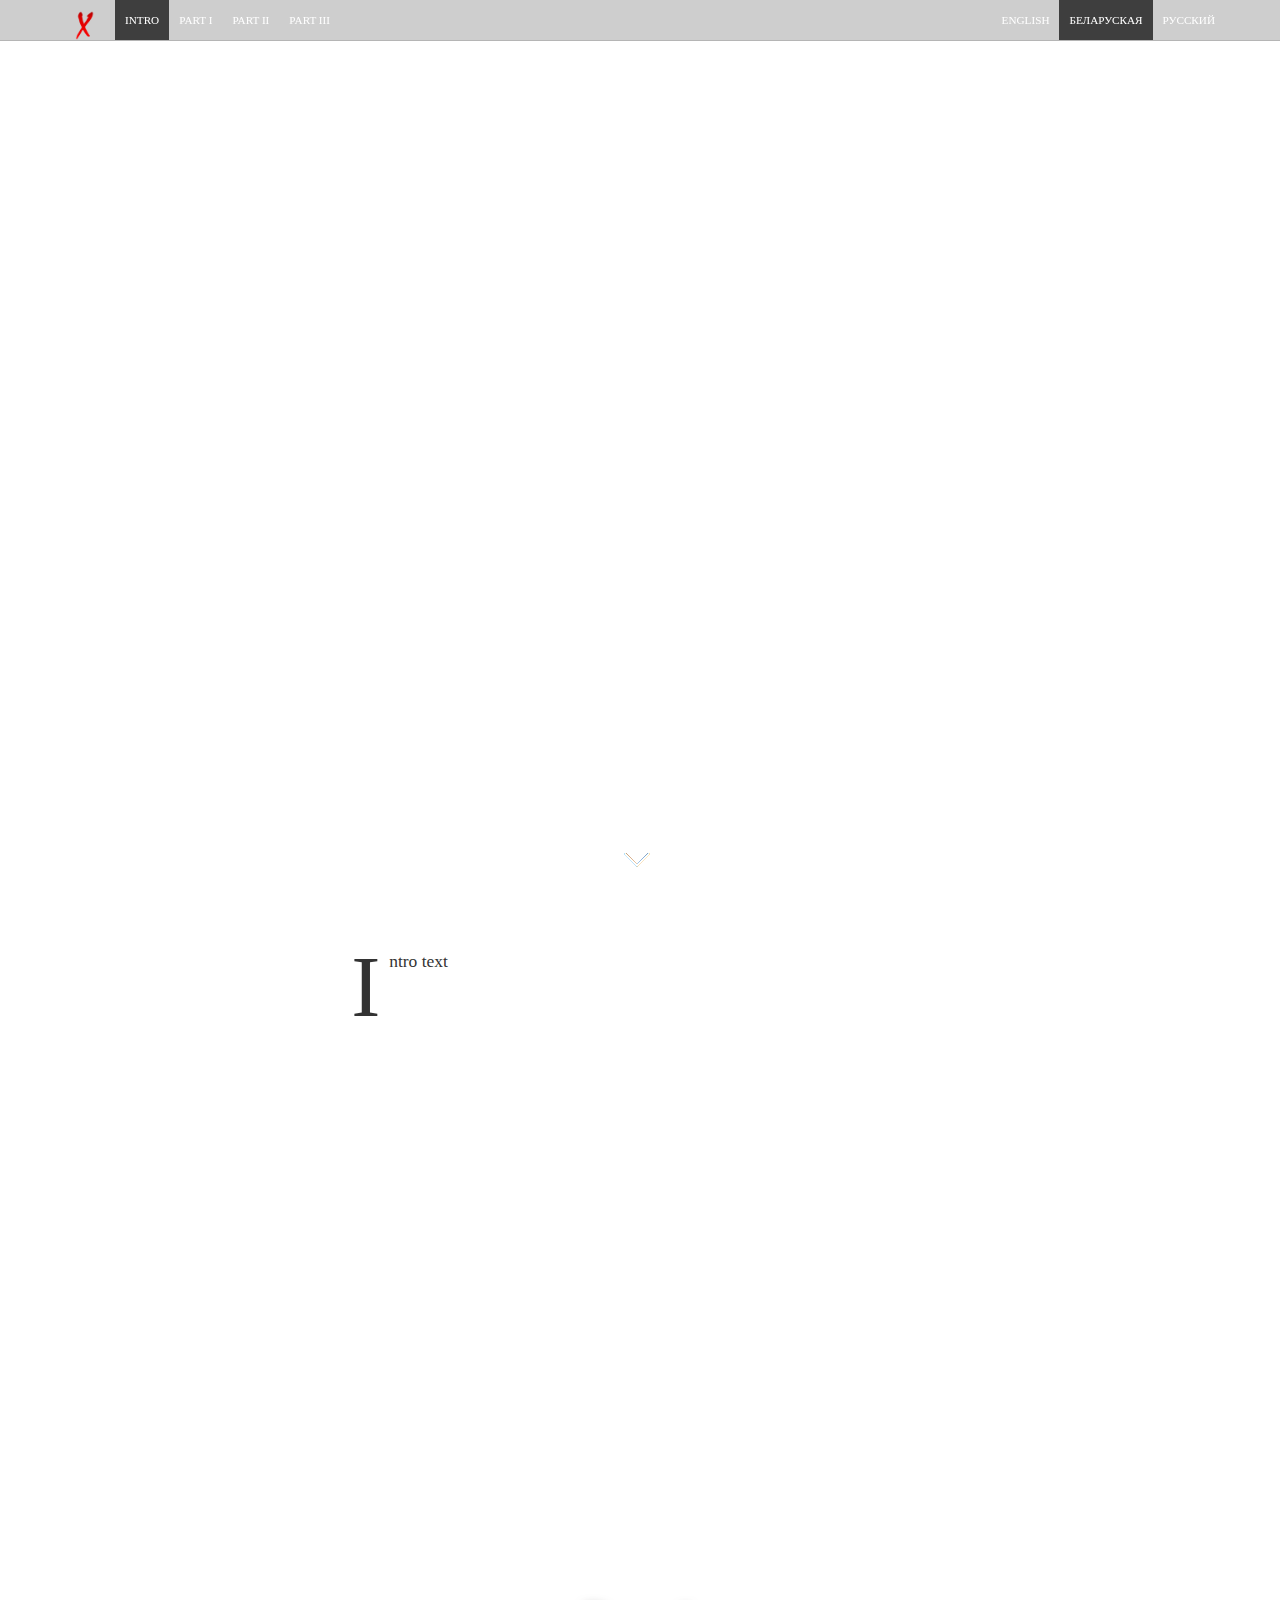
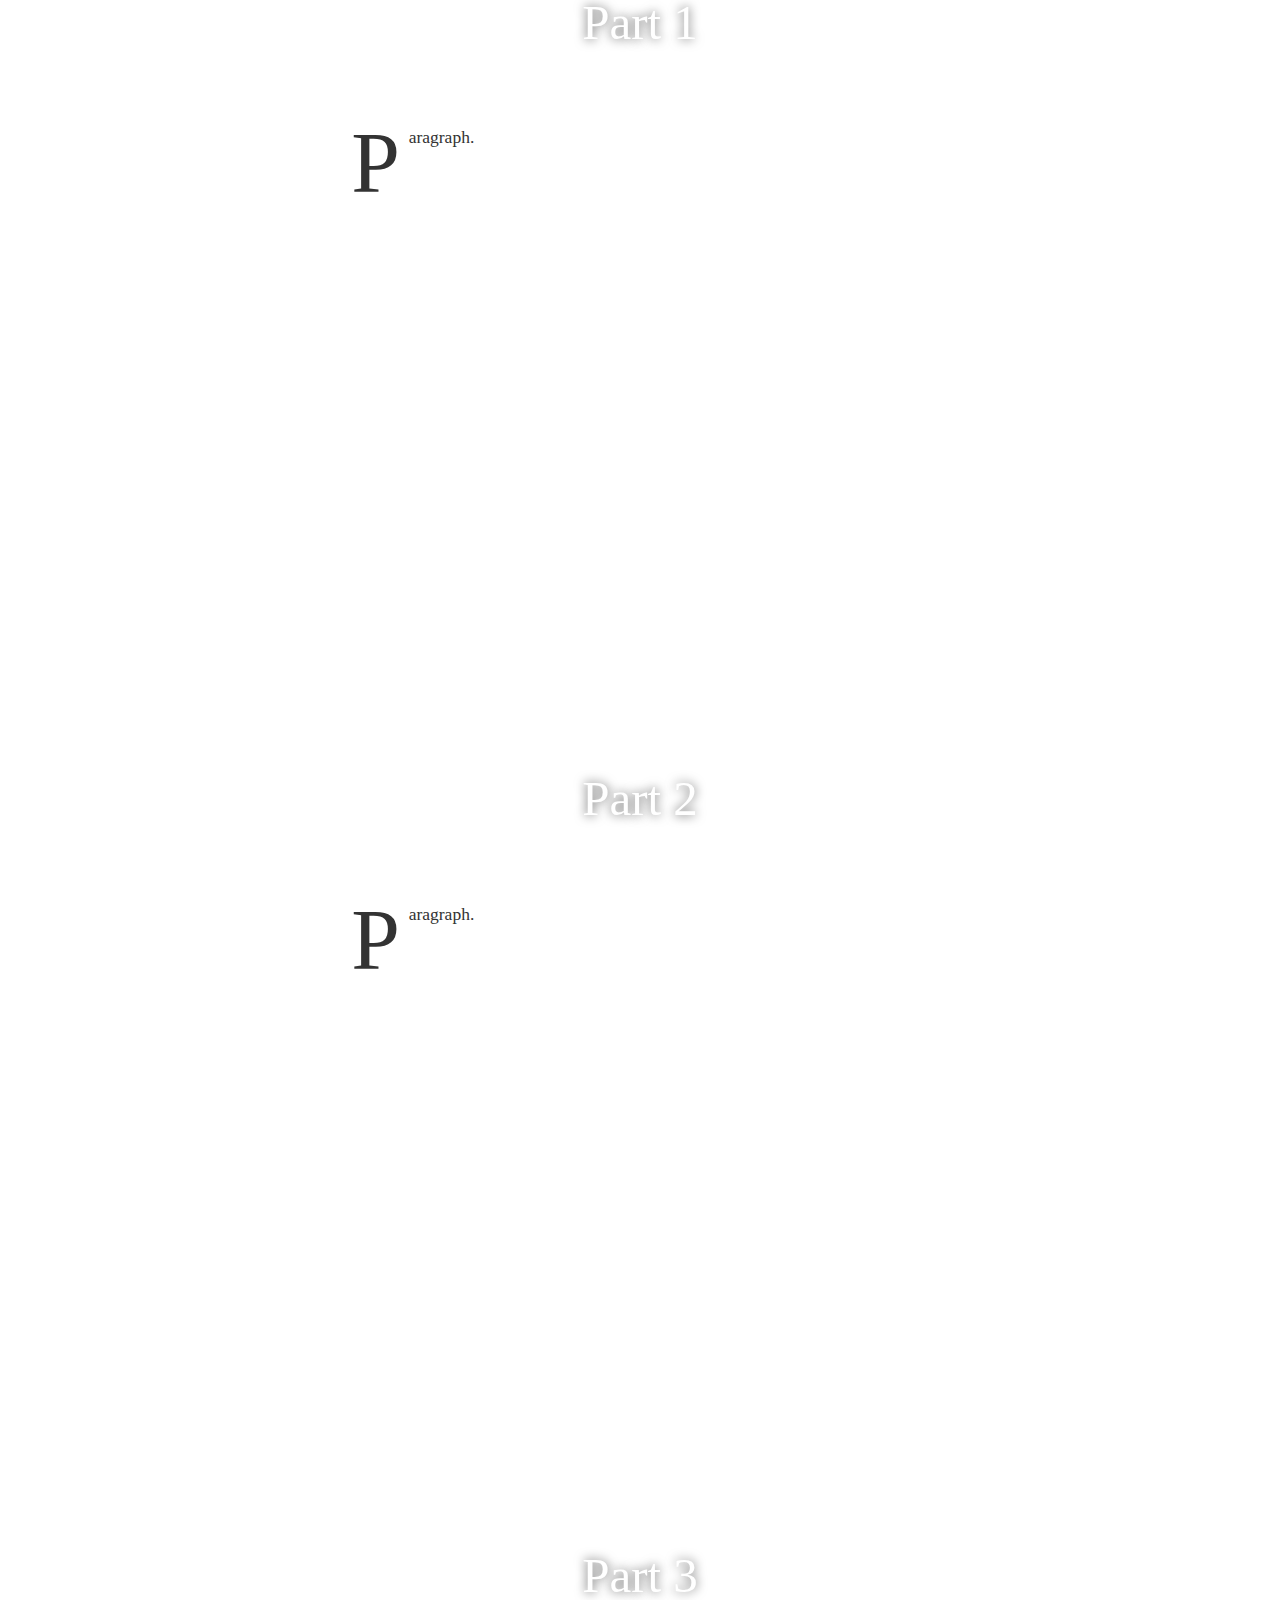
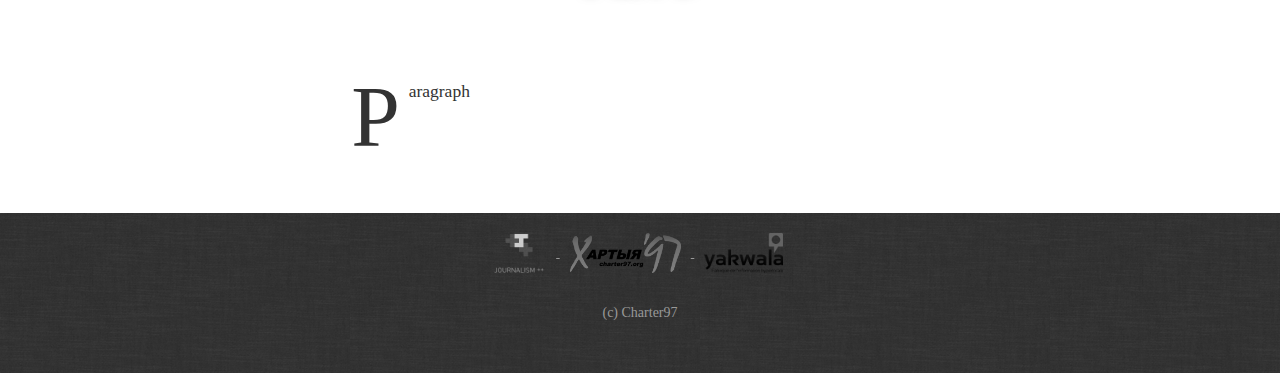
==== be.html @ 37f7d4a8 "first commit" ====
<!DOCTYPE html>
<html lang="be">

	<head>
		<meta charset="utf-8"></meta>
		<meta content="IE=edge,chrome=1" http-equiv="X-UA-Compatible">
		<link rel="shortcut icon" type="image/png" href=":///static/logos/Charter97_favicon.png">
		<meta name="viewport" content="width=device-width, initial-scale=1.0, user-scalable=no">
		<meta name="twitter:card" content="summary_large_image">
		<meta name="twitter:description" content="The Belarus Networks">
		<meta property="og:title" content="The Belarus Networks"/>
		<meta property="og:site_name" content="The Belarus Networks"/>
		<meta property="og:type" content="article"/>
		<title>Title English</title>

		
	<link rel="stylesheet" href="/static/gen/style.css?87d876ac" type="text/css" />


	</head>

	<body class="use-base">

		<div class="header navbar navbar-default navbar-fixed-top reverse" role="navigation">
			<div class="container">
				<div class="navbar-header">
					<button type="button" class="navbar-toggle" data-toggle="collapse" data-target=".navbar-collapse">
						<span class="sr-only">Toggle navigation</span>
						<span class="icon-bar"></span>
						<span class="icon-bar"></span>
						<span class="icon-bar"></span>
					</button>
					<a class="navbar-brand" href="#start"><img src="static/logos/Charter97_favicon.png"/><span class="article_title hidden">Short title English</span></a>
				</div>
				<div class="collapse navbar-collapse">
					<div class="bookmark">
						
						

<ul class="nav navbar-nav chapters">
	<li class="active"><a href="#start">Intro</a></li>
	<li><a href="#part1">Part I</a></li>
	<li><a href="#part2">Part II</a></li>
	<li><a href="#part3">Part III</a></li>
</ul>

						
					</div>
					<ul class="nav navbar-nav navbar-right">
						<li class=""><a href="index.html">ENGLISH</a></li>
						<li class="active"><a href="be.html">Беларуская</a></li>
						<li class=""><a href="ru.html">Русский</a></li>
					</ul>
				</div><!--/.nav-collapse -->
			</div>
		</div>


		

<div class="main">

	<div class="main_title" id="start" data-src="static/images/main.JPG">
		<div class="lead">
			Title English
			<p class="little">Subtitle</p>
		</div>
		<span class="scroll-indicator">
			<div class="icon icon-arrow-down"></div>
		</span>
	</div>
	<div class="article container" id="start">
		<div class="body">

			<p>Intro text</p>

		</div>
	</div>

	<div class="illustration full" data-src="static/images/img.jpg" data-ratio="2.120890774">
		<div class="title">Part 1</div>
	</div>
	<div class="article container" id="part1">
		<div class="body">
			
			<p>Paragraph.</p>

		</div>
			
	</div>
	
	<div class="illustration full" data-src="static/images/img.jpg" data-ratio="2.120890774">
			<div class="title">Part 2</div>
	</div>
	<div class="article container" id="part2">
		<div class="body">

			<p>Paragraph.</p>

		</div>

	</div>

	<div class="illustration full" data-src="static/images/img.jpg" data-ratio="2.120890774">
		<div class="title">Part 3</div>
	</div>
	<div class="article container" id="part3">
		<div class="body">
			
			<p>Paragraph</p>

		</div>
	</div>

	
</div>

</div><!-- /.container -->



		<footer class="footer">
	<div>
		<ul class="list-inline logos">
			<li class="">
				<a href="http://jplusplus.org" target="_blank">
					<img class="jpp_logo" src="static/logos/JPP_Logo.png" alt="Journalism++">
				</a>
				<a href="http://charter97.org" target="_blank">
					<img class="jpp_logo" src="static/logos/Charter97_logo.png" alt="Charter97">
				</a>
				<a href="http://yakwala.fr/" target="_blank">
					<img class="jpp_logo" src="static/logos/yakwala_logo.png" alt="Yakwala">
				</a>
			</li>
		</ul>
	</div>
	<div class="row clearfix">
		
		<div>
			<p>
				

		

				<span class="mentions">(c) Charter97</span>
			</p>

		</div>
	</div>
	
</footer>



		
	<script type="text/javascript" src="/static/gen/scripts.js?0c6ccd77"></script>



<script type="text/javascript">
	var navigation = new Navigation();
	var _gaq = _gaq || [];
_gaq.push(['_setAccount', 'UA-26208352-5']);
_gaq.push(['_trackPageview']);
(function() {
	var ga = document.createElement('script'); ga.type = 'text/javascript'; ga.async = true;
	ga.src = ('https:' == document.location.protocol ? 'https://ssl' : 'http://www') + '.google-analytics.com/ga.js';
	var s = document.getElementsByTagName('script')[0]; s.parentNode.insertBefore(ga, s);
})();
</script>

	</body>
</html>
---- static/gen/style.css ----
@font-face {
  font-family: 'Cabin';
  font-style: normal;
  font-weight: 400;
  src: local('Cabin Regular'), local('Cabin-Regular'), url(http://fonts.gstatic.com/s/cabin/v7/K6ngFdK5haaaRGBV8waDwA.ttf) format('truetype');
}

/* -------------- loader -------------- */

.loader{
	color:white;
	position: relative;
	height: 80px;
	width: 80px;
	border-radius: 80px;
	border: 3px solid  rgba(255,255,255, .7);

	top: 28%;
	top: -webkit-calc(50% - 43px);
	top: calc(50% - 43px);
	left: 35%;
	left: -webkit-calc(50% - 43px);
	left: calc(50% - 43px);

	-webkit-transform-origin: 50% 50%;
			transform-origin: 50% 50%;
	-webkit-animation: loader 3s linear infinite;
			animation: loader 3s linear infinite;
}

.loader:after{
	content: "";
	position: absolute;
	top: -5px;
	left: 20px;
	width: 11px;
	height: 11px;
	border-radius: 10px;
	background-color: #fff;
}

@-webkit-keyframes loader{
    0%{-webkit-transform:rotate(0deg);}
    100%{-webkit-transform:rotate(360deg);}
}

@keyframes loader{
    0%{transform:rotate(0deg);}
    100%{transform:rotate(360deg);}
}


/* mobile */
@media (max-width: 480px), (max-width: 767px) {
	.quote .body {
		font-size: .7em;
	}
	.footer .row {
		max-width: 630px;
	}
	.footer .row > div {
		display: inline;
	}
}
/*!
 * Bootstrap v3.1.1 (http://getbootstrap.com)
 * Copyright 2011-2014 Twitter, Inc.
 * Licensed under MIT (https://github.com/twbs/bootstrap/blob/master/LICENSE)
 */

/*! normalize.css v3.0.0 | MIT License | git.io/normalize */html{font-family:sans-serif;-ms-text-size-adjust:100%;-webkit-text-size-adjust:100%}body{margin:0}article,aside,details,figcaption,figure,footer,header,hgroup,main,nav,section,summary{display:block}audio,canvas,progress,video{display:inline-block;vertical-align:baseline}audio:not([controls]){display:none;height:0}[hidden],template{display:none}a{background:transparent}a:active,a:hover{outline:0}abbr[title]{border-bottom:1px dotted}b,strong{font-weight:bold}dfn{font-style:italic}h1{font-size:2em;margin:0.67em 0}mark{background:#ff0;color:#000}small{font-size:80%}sub,sup{font-size:75%;line-height:0;position:relative;vertical-align:baseline}sup{top:-0.5em}sub{bottom:-0.25em}img{border:0}svg:not(:root){overflow:hidden}figure{margin:1em 40px}hr{-moz-box-sizing:content-box;box-sizing:content-box;height:0}pre{overflow:auto}code,kbd,pre,samp{font-family:monospace, monospace;font-size:1em}button,input,optgroup,select,textarea{color:inherit;font:inherit;margin:0}button{overflow:visible}button,select{text-transform:none}button,html input[type="button"],input[type="reset"],input[type="submit"]{-webkit-appearance:button;cursor:pointer}button[disabled],html input[disabled]{cursor:default}button::-moz-focus-inner,input::-moz-focus-inner{border:0;padding:0}input{line-height:normal}input[type="checkbox"],input[type="radio"]{box-sizing:border-box;padding:0}input[type="number"]::-webkit-inner-spin-button,input[type="number"]::-webkit-outer-spin-button{height:auto}input[type="search"]{-webkit-appearance:textfield;-moz-box-sizing:content-box;-webkit-box-sizing:content-box;box-sizing:content-box}input[type="search"]::-webkit-search-cancel-button,input[type="search"]::-webkit-search-decoration{-webkit-appearance:none}fieldset{border:1px solid #c0c0c0;margin:0 2px;padding:0.35em 0.625em 0.75em}legend{border:0;padding:0}textarea{overflow:auto}optgroup{font-weight:bold}table{border-collapse:collapse;border-spacing:0}td,th{padding:0}@media print{*{text-shadow:none !important;color:#000 !important;background:transparent !important;box-shadow:none !important}a,a:visited{text-decoration:underline}a[href]:after{content:" (" attr(href) ")"}abbr[title]:after{content:" (" attr(title) ")"}a[href^="javascript:"]:after,a[href^="#"]:after{content:""}pre,blockquote{border:1px solid #999;page-break-inside:avoid}thead{display:table-header-group}tr,img{page-break-inside:avoid}img{max-width:100% !important}p,h2,h3{orphans:3;widows:3}h2,h3{page-break-after:avoid}select{background:#fff !important}.navbar{display:none}.table td,.table th{background-color:#fff !important}.btn>.caret,.dropup>.btn>.caret{border-top-color:#000 !important}.label{border:1px solid #000}.table{border-collapse:collapse !important}.table-bordered th,.table-bordered td{border:1px solid #ddd !important}}*{-webkit-box-sizing:border-box;-moz-box-sizing:border-box;box-sizing:border-box}*:before,*:after{-webkit-box-sizing:border-box;-moz-box-sizing:border-box;box-sizing:border-box}html{font-size:62.5%;-webkit-tap-highlight-color:rgba(0,0,0,0)}body{font-family:"Helvetica Neue",Helvetica,Arial,sans-serif;font-size:14px;line-height:1.42857143;color:#333;background-color:#fff}input,button,select,textarea{font-family:inherit;font-size:inherit;line-height:inherit}a{color:#428bca;text-decoration:none}a:hover,a:focus{color:#2a6496;text-decoration:underline}a:focus{outline:thin dotted;outline:5px auto -webkit-focus-ring-color;outline-offset:-2px}figure{margin:0}img{vertical-align:middle}.img-responsive,.thumbnail>img,.thumbnail a>img,.carousel-inner>.item>img,.carousel-inner>.item>a>img{display:block;max-width:100%;height:auto}.img-rounded{border-radius:6px}.img-thumbnail{padding:4px;line-height:1.42857143;background-color:#fff;border:1px solid #ddd;border-radius:4px;-webkit-transition:all .2s ease-in-out;transition:all .2s ease-in-out;display:inline-block;max-width:100%;height:auto}.img-circle{border-radius:50%}hr{margin-top:20px;margin-bottom:20px;border:0;border-top:1px solid #eee}.sr-only{position:absolute;width:1px;height:1px;margin:-1px;padding:0;overflow:hidden;clip:rect(0, 0, 0, 0);border:0}h1,h2,h3,h4,h5,h6,.h1,.h2,.h3,.h4,.h5,.h6{font-family:inherit;font-weight:500;line-height:1.1;color:inherit}h1 small,h2 small,h3 small,h4 small,h5 small,h6 small,.h1 small,.h2 small,.h3 small,.h4 small,.h5 small,.h6 small,h1 .small,h2 .small,h3 .small,h4 .small,h5 .small,h6 .small,.h1 .small,.h2 .small,.h3 .small,.h4 .small,.h5 .small,.h6 .small{font-weight:normal;line-height:1;color:#999}h1,.h1,h2,.h2,h3,.h3{margin-top:20px;margin-bottom:10px}h1 small,.h1 small,h2 small,.h2 small,h3 small,.h3 small,h1 .small,.h1 .small,h2 .small,.h2 .small,h3 .small,.h3 .small{font-size:65%}h4,.h4,h5,.h5,h6,.h6{margin-top:10px;margin-bottom:10px}h4 small,.h4 small,h5 small,.h5 small,h6 small,.h6 small,h4 .small,.h4 .small,h5 .small,.h5 .small,h6 .small,.h6 .small{font-size:75%}h1,.h1{font-size:36px}h2,.h2{font-size:30px}h3,.h3{font-size:24px}h4,.h4{font-size:18px}h5,.h5{font-size:14px}h6,.h6{font-size:12px}p{margin:0 0 10px}.lead{margin-bottom:20px;font-size:16px;font-weight:200;line-height:1.4}@media (min-width:768px){.lead{font-size:21px}}small,.small{font-size:85%}cite{font-style:normal}.text-left{text-align:left}.text-right{text-align:right}.text-center{text-align:center}.text-justify{text-align:justify}.text-muted{color:#999}.text-primary{color:#428bca}a.text-primary:hover{color:#3071a9}.text-success{color:#3c763d}a.text-success:hover{color:#2b542c}.text-info{color:#31708f}a.text-info:hover{color:#245269}.text-warning{color:#8a6d3b}a.text-warning:hover{color:#66512c}.text-danger{color:#a94442}a.text-danger:hover{color:#843534}.bg-primary{color:#fff;background-color:#428bca}a.bg-primary:hover{background-color:#3071a9}.bg-success{background-color:#dff0d8}a.bg-success:hover{background-color:#c1e2b3}.bg-info{background-color:#d9edf7}a.bg-info:hover{background-color:#afd9ee}.bg-warning{background-color:#fcf8e3}a.bg-warning:hover{background-color:#f7ecb5}.bg-danger{background-color:#f2dede}a.bg-danger:hover{background-color:#e4b9b9}.page-header{padding-bottom:9px;margin:40px 0 20px;border-bottom:1px solid #eee}ul,ol{margin-top:0;margin-bottom:10px}ul ul,ol ul,ul ol,ol ol{margin-bottom:0}.list-unstyled{padding-left:0;list-style:none}.list-inline{padding-left:0;list-style:none;margin-left:-5px}.list-inline>li{display:inline-block;padding-left:5px;padding-right:5px}dl{margin-top:0;margin-bottom:20px}dt,dd{line-height:1.42857143}dt{font-weight:bold}dd{margin-left:0}@media (min-width:768px){.dl-horizontal dt{float:left;width:160px;clear:left;text-align:right;overflow:hidden;text-overflow:ellipsis;white-space:nowrap}.dl-horizontal dd{margin-left:180px}}abbr[title],abbr[data-original-title]{cursor:help;border-bottom:1px dotted #999}.initialism{font-size:90%;text-transform:uppercase}blockquote{padding:10px 20px;margin:0 0 20px;font-size:17.5px;border-left:5px solid #eee}blockquote p:last-child,blockquote ul:last-child,blockquote ol:last-child{margin-bottom:0}blockquote footer,blockquote small,blockquote .small{display:block;font-size:80%;line-height:1.42857143;color:#999}blockquote footer:before,blockquote small:before,blockquote .small:before{content:'\2014 \00A0'}.blockquote-reverse,blockquote.pull-right{padding-right:15px;padding-left:0;border-right:5px solid #eee;border-left:0;text-align:right}.blockquote-reverse footer:before,blockquote.pull-right footer:before,.blockquote-reverse small:before,blockquote.pull-right small:before,.blockquote-reverse .small:before,blockquote.pull-right .small:before{content:''}.blockquote-reverse footer:after,blockquote.pull-right footer:after,.blockquote-reverse small:after,blockquote.pull-right small:after,.blockquote-reverse .small:after,blockquote.pull-right .small:after{content:'\00A0 \2014'}blockquote:before,blockquote:after{content:""}address{margin-bottom:20px;font-style:normal;line-height:1.42857143}code,kbd,pre,samp{font-family:Menlo,Monaco,Consolas,"Courier New",monospace}code{padding:2px 4px;font-size:90%;color:#c7254e;background-color:#f9f2f4;white-space:nowrap;border-radius:4px}kbd{padding:2px 4px;font-size:90%;color:#fff;background-color:#333;border-radius:3px;box-shadow:inset 0 -1px 0 rgba(0,0,0,0.25)}pre{display:block;padding:9.5px;margin:0 0 10px;font-size:13px;line-height:1.42857143;word-break:break-all;word-wrap:break-word;color:#333;background-color:#f5f5f5;border:1px solid #ccc;border-radius:4px}pre code{padding:0;font-size:inherit;color:inherit;white-space:pre-wrap;background-color:transparent;border-radius:0}.pre-scrollable{max-height:340px;overflow-y:scroll}.container{margin-right:auto;margin-left:auto;padding-left:15px;padding-right:15px}@media (min-width:768px){.container{width:750px}}@media (min-width:992px){.container{width:970px}}@media (min-width:1200px){.container{width:1170px}}.container-fluid{margin-right:auto;margin-left:auto;padding-left:15px;padding-right:15px}.row{margin-left:-15px;margin-right:-15px}.col-xs-1, .col-sm-1, .col-md-1, .col-lg-1, .col-xs-2, .col-sm-2, .col-md-2, .col-lg-2, .col-xs-3, .col-sm-3, .col-md-3, .col-lg-3, .col-xs-4, .col-sm-4, .col-md-4, .col-lg-4, .col-xs-5, .col-sm-5, .col-md-5, .col-lg-5, .col-xs-6, .col-sm-6, .col-md-6, .col-lg-6, .col-xs-7, .col-sm-7, .col-md-7, .col-lg-7, .col-xs-8, .col-sm-8, .col-md-8, .col-lg-8, .col-xs-9, .col-sm-9, .col-md-9, .col-lg-9, .col-xs-10, .col-sm-10, .col-md-10, .col-lg-10, .col-xs-11, .col-sm-11, .col-md-11, .col-lg-11, .col-xs-12, .col-sm-12, .col-md-12, .col-lg-12{position:relative;min-height:1px;padding-left:15px;padding-right:15px}.col-xs-1, .col-xs-2, .col-xs-3, .col-xs-4, .col-xs-5, .col-xs-6, .col-xs-7, .col-xs-8, .col-xs-9, .col-xs-10, .col-xs-11, .col-xs-12{float:left}.col-xs-12{width:100%}.col-xs-11{width:91.66666667%}.col-xs-10{width:83.33333333%}.col-xs-9{width:75%}.col-xs-8{width:66.66666667%}.col-xs-7{width:58.33333333%}.col-xs-6{width:50%}.col-xs-5{width:41.66666667%}.col-xs-4{width:33.33333333%}.col-xs-3{width:25%}.col-xs-2{width:16.66666667%}.col-xs-1{width:8.33333333%}.col-xs-pull-12{right:100%}.col-xs-pull-11{right:91.66666667%}.col-xs-pull-10{right:83.33333333%}.col-xs-pull-9{right:75%}.col-xs-pull-8{right:66.66666667%}.col-xs-pull-7{right:58.33333333%}.col-xs-pull-6{right:50%}.col-xs-pull-5{right:41.66666667%}.col-xs-pull-4{right:33.33333333%}.col-xs-pull-3{right:25%}.col-xs-pull-2{right:16.66666667%}.col-xs-pull-1{right:8.33333333%}.col-xs-pull-0{right:0}.col-xs-push-12{left:100%}.col-xs-push-11{left:91.66666667%}.col-xs-push-10{left:83.33333333%}.col-xs-push-9{left:75%}.col-xs-push-8{left:66.66666667%}.col-xs-push-7{left:58.33333333%}.col-xs-push-6{left:50%}.col-xs-push-5{left:41.66666667%}.col-xs-push-4{left:33.33333333%}.col-xs-push-3{left:25%}.col-xs-push-2{left:16.66666667%}.col-xs-push-1{left:8.33333333%}.col-xs-push-0{left:0}.col-xs-offset-12{margin-left:100%}.col-xs-offset-11{margin-left:91.66666667%}.col-xs-offset-10{margin-left:83.33333333%}.col-xs-offset-9{margin-left:75%}.col-xs-offset-8{margin-left:66.66666667%}.col-xs-offset-7{margin-left:58.33333333%}.col-xs-offset-6{margin-left:50%}.col-xs-offset-5{margin-left:41.66666667%}.col-xs-offset-4{margin-left:33.33333333%}.col-xs-offset-3{margin-left:25%}.col-xs-offset-2{margin-left:16.66666667%}.col-xs-offset-1{margin-left:8.33333333%}.col-xs-offset-0{margin-left:0}@media (min-width:768px){.col-sm-1, .col-sm-2, .col-sm-3, .col-sm-4, .col-sm-5, .col-sm-6, .col-sm-7, .col-sm-8, .col-sm-9, .col-sm-10, .col-sm-11, .col-sm-12{float:left}.col-sm-12{width:100%}.col-sm-11{width:91.66666667%}.col-sm-10{width:83.33333333%}.col-sm-9{width:75%}.col-sm-8{width:66.66666667%}.col-sm-7{width:58.33333333%}.col-sm-6{width:50%}.col-sm-5{width:41.66666667%}.col-sm-4{width:33.33333333%}.col-sm-3{width:25%}.col-sm-2{width:16.66666667%}.col-sm-1{width:8.33333333%}.col-sm-pull-12{right:100%}.col-sm-pull-11{right:91.66666667%}.col-sm-pull-10{right:83.33333333%}.col-sm-pull-9{right:75%}.col-sm-pull-8{right:66.66666667%}.col-sm-pull-7{right:58.33333333%}.col-sm-pull-6{right:50%}.col-sm-pull-5{right:41.66666667%}.col-sm-pull-4{right:33.33333333%}.col-sm-pull-3{right:25%}.col-sm-pull-2{right:16.66666667%}.col-sm-pull-1{right:8.33333333%}.col-sm-pull-0{right:0}.col-sm-push-12{left:100%}.col-sm-push-11{left:91.66666667%}.col-sm-push-10{left:83.33333333%}.col-sm-push-9{left:75%}.col-sm-push-8{left:66.66666667%}.col-sm-push-7{left:58.33333333%}.col-sm-push-6{left:50%}.col-sm-push-5{left:41.66666667%}.col-sm-push-4{left:33.33333333%}.col-sm-push-3{left:25%}.col-sm-push-2{left:16.66666667%}.col-sm-push-1{left:8.33333333%}.col-sm-push-0{left:0}.col-sm-offset-12{margin-left:100%}.col-sm-offset-11{margin-left:91.66666667%}.col-sm-offset-10{margin-left:83.33333333%}.col-sm-offset-9{margin-left:75%}.col-sm-offset-8{margin-left:66.66666667%}.col-sm-offset-7{margin-left:58.33333333%}.col-sm-offset-6{margin-left:50%}.col-sm-offset-5{margin-left:41.66666667%}.col-sm-offset-4{margin-left:33.33333333%}.col-sm-offset-3{margin-left:25%}.col-sm-offset-2{margin-left:16.66666667%}.col-sm-offset-1{margin-left:8.33333333%}.col-sm-offset-0{margin-left:0}}@media (min-width:992px){.col-md-1, .col-md-2, .col-md-3, .col-md-4, .col-md-5, .col-md-6, .col-md-7, .col-md-8, .col-md-9, .col-md-10, .col-md-11, .col-md-12{float:left}.col-md-12{width:100%}.col-md-11{width:91.66666667%}.col-md-10{width:83.33333333%}.col-md-9{width:75%}.col-md-8{width:66.66666667%}.col-md-7{width:58.33333333%}.col-md-6{width:50%}.col-md-5{width:41.66666667%}.col-md-4{width:33.33333333%}.col-md-3{width:25%}.col-md-2{width:16.66666667%}.col-md-1{width:8.33333333%}.col-md-pull-12{right:100%}.col-md-pull-11{right:91.66666667%}.col-md-pull-10{right:83.33333333%}.col-md-pull-9{right:75%}.col-md-pull-8{right:66.66666667%}.col-md-pull-7{right:58.33333333%}.col-md-pull-6{right:50%}.col-md-pull-5{right:41.66666667%}.col-md-pull-4{right:33.33333333%}.col-md-pull-3{right:25%}.col-md-pull-2{right:16.66666667%}.col-md-pull-1{right:8.33333333%}.col-md-pull-0{right:0}.col-md-push-12{left:100%}.col-md-push-11{left:91.66666667%}.col-md-push-10{left:83.33333333%}.col-md-push-9{left:75%}.col-md-push-8{left:66.66666667%}.col-md-push-7{left:58.33333333%}.col-md-push-6{left:50%}.col-md-push-5{left:41.66666667%}.col-md-push-4{left:33.33333333%}.col-md-push-3{left:25%}.col-md-push-2{left:16.66666667%}.col-md-push-1{left:8.33333333%}.col-md-push-0{left:0}.col-md-offset-12{margin-left:100%}.col-md-offset-11{margin-left:91.66666667%}.col-md-offset-10{margin-left:83.33333333%}.col-md-offset-9{margin-left:75%}.col-md-offset-8{margin-left:66.66666667%}.col-md-offset-7{margin-left:58.33333333%}.col-md-offset-6{margin-left:50%}.col-md-offset-5{margin-left:41.66666667%}.col-md-offset-4{margin-left:33.33333333%}.col-md-offset-3{margin-left:25%}.col-md-offset-2{margin-left:16.66666667%}.col-md-offset-1{margin-left:8.33333333%}.col-md-offset-0{margin-left:0}}@media (min-width:1200px){.col-lg-1, .col-lg-2, .col-lg-3, .col-lg-4, .col-lg-5, .col-lg-6, .col-lg-7, .col-lg-8, .col-lg-9, .col-lg-10, .col-lg-11, .col-lg-12{float:left}.col-lg-12{width:100%}.col-lg-11{width:91.66666667%}.col-lg-10{width:83.33333333%}.col-lg-9{width:75%}.col-lg-8{width:66.66666667%}.col-lg-7{width:58.33333333%}.col-lg-6{width:50%}.col-lg-5{width:41.66666667%}.col-lg-4{width:33.33333333%}.col-lg-3{width:25%}.col-lg-2{width:16.66666667%}.col-lg-1{width:8.33333333%}.col-lg-pull-12{right:100%}.col-lg-pull-11{right:91.66666667%}.col-lg-pull-10{right:83.33333333%}.col-lg-pull-9{right:75%}.col-lg-pull-8{right:66.66666667%}.col-lg-pull-7{right:58.33333333%}.col-lg-pull-6{right:50%}.col-lg-pull-5{right:41.66666667%}.col-lg-pull-4{right:33.33333333%}.col-lg-pull-3{right:25%}.col-lg-pull-2{right:16.66666667%}.col-lg-pull-1{right:8.33333333%}.col-lg-pull-0{right:0}.col-lg-push-12{left:100%}.col-lg-push-11{left:91.66666667%}.col-lg-push-10{left:83.33333333%}.col-lg-push-9{left:75%}.col-lg-push-8{left:66.66666667%}.col-lg-push-7{left:58.33333333%}.col-lg-push-6{left:50%}.col-lg-push-5{left:41.66666667%}.col-lg-push-4{left:33.33333333%}.col-lg-push-3{left:25%}.col-lg-push-2{left:16.66666667%}.col-lg-push-1{left:8.33333333%}.col-lg-push-0{left:0}.col-lg-offset-12{margin-left:100%}.col-lg-offset-11{margin-left:91.66666667%}.col-lg-offset-10{margin-left:83.33333333%}.col-lg-offset-9{margin-left:75%}.col-lg-offset-8{margin-left:66.66666667%}.col-lg-offset-7{margin-left:58.33333333%}.col-lg-offset-6{margin-left:50%}.col-lg-offset-5{margin-left:41.66666667%}.col-lg-offset-4{margin-left:33.33333333%}.col-lg-offset-3{margin-left:25%}.col-lg-offset-2{margin-left:16.66666667%}.col-lg-offset-1{margin-left:8.33333333%}.col-lg-offset-0{margin-left:0}}table{max-width:100%;background-color:transparent}th{text-align:left}.table{width:100%;margin-bottom:20px}.table>thead>tr>th,.table>tbody>tr>th,.table>tfoot>tr>th,.table>thead>tr>td,.table>tbody>tr>td,.table>tfoot>tr>td{padding:8px;line-height:1.42857143;vertical-align:top;border-top:1px solid #ddd}.table>thead>tr>th{vertical-align:bottom;border-bottom:2px solid #ddd}.table>caption+thead>tr:first-child>th,.table>colgroup+thead>tr:first-child>th,.table>thead:first-child>tr:first-child>th,.table>caption+thead>tr:first-child>td,.table>colgroup+thead>tr:first-child>td,.table>thead:first-child>tr:first-child>td{border-top:0}.table>tbody+tbody{border-top:2px solid #ddd}.table .table{background-color:#fff}.table-condensed>thead>tr>th,.table-condensed>tbody>tr>th,.table-condensed>tfoot>tr>th,.table-condensed>thead>tr>td,.table-condensed>tbody>tr>td,.table-condensed>tfoot>tr>td{padding:5px}.table-bordered{border:1px solid #ddd}.table-bordered>thead>tr>th,.table-bordered>tbody>tr>th,.table-bordered>tfoot>tr>th,.table-bordered>thead>tr>td,.table-bordered>tbody>tr>td,.table-bordered>tfoot>tr>td{border:1px solid #ddd}.table-bordered>thead>tr>th,.table-bordered>thead>tr>td{border-bottom-width:2px}.table-striped>tbody>tr:nth-child(odd)>td,.table-striped>tbody>tr:nth-child(odd)>th{background-color:#f9f9f9}.table-hover>tbody>tr:hover>td,.table-hover>tbody>tr:hover>th{background-color:#f5f5f5}table col[class*="col-"]{position:static;float:none;display:table-column}table td[class*="col-"],table th[class*="col-"]{position:static;float:none;display:table-cell}.table>thead>tr>td.active,.table>tbody>tr>td.active,.table>tfoot>tr>td.active,.table>thead>tr>th.active,.table>tbody>tr>th.active,.table>tfoot>tr>th.active,.table>thead>tr.active>td,.table>tbody>tr.active>td,.table>tfoot>tr.active>td,.table>thead>tr.active>th,.table>tbody>tr.active>th,.table>tfoot>tr.active>th{background-color:#f5f5f5}.table-hover>tbody>tr>td.active:hover,.table-hover>tbody>tr>th.active:hover,.table-hover>tbody>tr.active:hover>td,.table-hover>tbody>tr.active:hover>th{background-color:#e8e8e8}.table>thead>tr>td.success,.table>tbody>tr>td.success,.table>tfoot>tr>td.success,.table>thead>tr>th.success,.table>tbody>tr>th.success,.table>tfoot>tr>th.success,.table>thead>tr.success>td,.table>tbody>tr.success>td,.table>tfoot>tr.success>td,.table>thead>tr.success>th,.table>tbody>tr.success>th,.table>tfoot>tr.success>th{background-color:#dff0d8}.table-hover>tbody>tr>td.success:hover,.table-hover>tbody>tr>th.success:hover,.table-hover>tbody>tr.success:hover>td,.table-hover>tbody>tr.success:hover>th{background-color:#d0e9c6}.table>thead>tr>td.info,.table>tbody>tr>td.info,.table>tfoot>tr>td.info,.table>thead>tr>th.info,.table>tbody>tr>th.info,.table>tfoot>tr>th.info,.table>thead>tr.info>td,.table>tbody>tr.info>td,.table>tfoot>tr.info>td,.table>thead>tr.info>th,.table>tbody>tr.info>th,.table>tfoot>tr.info>th{background-color:#d9edf7}.table-hover>tbody>tr>td.info:hover,.table-hover>tbody>tr>th.info:hover,.table-hover>tbody>tr.info:hover>td,.table-hover>tbody>tr.info:hover>th{background-color:#c4e3f3}.table>thead>tr>td.warning,.table>tbody>tr>td.warning,.table>tfoot>tr>td.warning,.table>thead>tr>th.warning,.table>tbody>tr>th.warning,.table>tfoot>tr>th.warning,.table>thead>tr.warning>td,.table>tbody>tr.warning>td,.table>tfoot>tr.warning>td,.table>thead>tr.warning>th,.table>tbody>tr.warning>th,.table>tfoot>tr.warning>th{background-color:#fcf8e3}.table-hover>tbody>tr>td.warning:hover,.table-hover>tbody>tr>th.warning:hover,.table-hover>tbody>tr.warning:hover>td,.table-hover>tbody>tr.warning:hover>th{background-color:#faf2cc}.table>thead>tr>td.danger,.table>tbody>tr>td.danger,.table>tfoot>tr>td.danger,.table>thead>tr>th.danger,.table>tbody>tr>th.danger,.table>tfoot>tr>th.danger,.table>thead>tr.danger>td,.table>tbody>tr.danger>td,.table>tfoot>tr.danger>td,.table>thead>tr.danger>th,.table>tbody>tr.danger>th,.table>tfoot>tr.danger>th{background-color:#f2dede}.table-hover>tbody>tr>td.danger:hover,.table-hover>tbody>tr>th.danger:hover,.table-hover>tbody>tr.danger:hover>td,.table-hover>tbody>tr.danger:hover>th{background-color:#ebcccc}@media (max-width:767px){.table-responsive{width:100%;margin-bottom:15px;overflow-y:hidden;overflow-x:scroll;-ms-overflow-style:-ms-autohiding-scrollbar;border:1px solid #ddd;-webkit-overflow-scrolling:touch}.table-responsive>.table{margin-bottom:0}.table-responsive>.table>thead>tr>th,.table-responsive>.table>tbody>tr>th,.table-responsive>.table>tfoot>tr>th,.table-responsive>.table>thead>tr>td,.table-responsive>.table>tbody>tr>td,.table-responsive>.table>tfoot>tr>td{white-space:nowrap}.table-responsive>.table-bordered{border:0}.table-responsive>.table-bordered>thead>tr>th:first-child,.table-responsive>.table-bordered>tbody>tr>th:first-child,.table-responsive>.table-bordered>tfoot>tr>th:first-child,.table-responsive>.table-bordered>thead>tr>td:first-child,.table-responsive>.table-bordered>tbody>tr>td:first-child,.table-responsive>.table-bordered>tfoot>tr>td:first-child{border-left:0}.table-responsive>.table-bordered>thead>tr>th:last-child,.table-responsive>.table-bordered>tbody>tr>th:last-child,.table-responsive>.table-bordered>tfoot>tr>th:last-child,.table-responsive>.table-bordered>thead>tr>td:last-child,.table-responsive>.table-bordered>tbody>tr>td:last-child,.table-responsive>.table-bordered>tfoot>tr>td:last-child{border-right:0}.table-responsive>.table-bordered>tbody>tr:last-child>th,.table-responsive>.table-bordered>tfoot>tr:last-child>th,.table-responsive>.table-bordered>tbody>tr:last-child>td,.table-responsive>.table-bordered>tfoot>tr:last-child>td{border-bottom:0}}fieldset{padding:0;margin:0;border:0;min-width:0}legend{display:block;width:100%;padding:0;margin-bottom:20px;font-size:21px;line-height:inherit;color:#333;border:0;border-bottom:1px solid #e5e5e5}label{display:inline-block;margin-bottom:5px;font-weight:bold}input[type="search"]{-webkit-box-sizing:border-box;-moz-box-sizing:border-box;box-sizing:border-box}input[type="radio"],input[type="checkbox"]{margin:4px 0 0;margin-top:1px \9;line-height:normal}input[type="file"]{display:block}input[type="range"]{display:block;width:100%}select[multiple],select[size]{height:auto}input[type="file"]:focus,input[type="radio"]:focus,input[type="checkbox"]:focus{outline:thin dotted;outline:5px auto -webkit-focus-ring-color;outline-offset:-2px}output{display:block;padding-top:7px;font-size:14px;line-height:1.42857143;color:#555}.form-control{display:block;width:100%;height:34px;padding:6px 12px;font-size:14px;line-height:1.42857143;color:#555;background-color:#fff;background-image:none;border:1px solid #ccc;border-radius:4px;-webkit-box-shadow:inset 0 1px 1px rgba(0,0,0,0.075);box-shadow:inset 0 1px 1px rgba(0,0,0,0.075);-webkit-transition:border-color ease-in-out .15s, box-shadow ease-in-out .15s;transition:border-color ease-in-out .15s, box-shadow ease-in-out .15s}.form-control:focus{border-color:#66afe9;outline:0;-webkit-box-shadow:inset 0 1px 1px rgba(0,0,0,.075), 0 0 8px rgba(102, 175, 233, 0.6);box-shadow:inset 0 1px 1px rgba(0,0,0,.075), 0 0 8px rgba(102, 175, 233, 0.6)}.form-control::-moz-placeholder{color:#999;opacity:1}.form-control:-ms-input-placeholder{color:#999}.form-control::-webkit-input-placeholder{color:#999}.form-control[disabled],.form-control[readonly],fieldset[disabled] .form-control{cursor:not-allowed;background-color:#eee;opacity:1}textarea.form-control{height:auto}input[type="search"]{-webkit-appearance:none}input[type="date"]{line-height:34px}.form-group{margin-bottom:15px}.radio,.checkbox{display:block;min-height:20px;margin-top:10px;margin-bottom:10px;padding-left:20px}.radio label,.checkbox label{display:inline;font-weight:normal;cursor:pointer}.radio input[type="radio"],.radio-inline input[type="radio"],.checkbox input[type="checkbox"],.checkbox-inline input[type="checkbox"]{float:left;margin-left:-20px}.radio+.radio,.checkbox+.checkbox{margin-top:-5px}.radio-inline,.checkbox-inline{display:inline-block;padding-left:20px;margin-bottom:0;vertical-align:middle;font-weight:normal;cursor:pointer}.radio-inline+.radio-inline,.checkbox-inline+.checkbox-inline{margin-top:0;margin-left:10px}input[type="radio"][disabled],input[type="checkbox"][disabled],.radio[disabled],.radio-inline[disabled],.checkbox[disabled],.checkbox-inline[disabled],fieldset[disabled] input[type="radio"],fieldset[disabled] input[type="checkbox"],fieldset[disabled] .radio,fieldset[disabled] .radio-inline,fieldset[disabled] .checkbox,fieldset[disabled] .checkbox-inline{cursor:not-allowed}.input-sm{height:30px;padding:5px 10px;font-size:12px;line-height:1.5;border-radius:3px}select.input-sm{height:30px;line-height:30px}textarea.input-sm,select[multiple].input-sm{height:auto}.input-lg{height:46px;padding:10px 16px;font-size:18px;line-height:1.33;border-radius:6px}select.input-lg{height:46px;line-height:46px}textarea.input-lg,select[multiple].input-lg{height:auto}.has-feedback{position:relative}.has-feedback .form-control{padding-right:42.5px}.has-feedback .form-control-feedback{position:absolute;top:25px;right:0;display:block;width:34px;height:34px;line-height:34px;text-align:center}.has-success .help-block,.has-success .control-label,.has-success .radio,.has-success .checkbox,.has-success .radio-inline,.has-success .checkbox-inline{color:#3c763d}.has-success .form-control{border-color:#3c763d;-webkit-box-shadow:inset 0 1px 1px rgba(0,0,0,0.075);box-shadow:inset 0 1px 1px rgba(0,0,0,0.075)}.has-success .form-control:focus{border-color:#2b542c;-webkit-box-shadow:inset 0 1px 1px rgba(0,0,0,0.075),0 0 6px #67b168;box-shadow:inset 0 1px 1px rgba(0,0,0,0.075),0 0 6px #67b168}.has-success .input-group-addon{color:#3c763d;border-color:#3c763d;background-color:#dff0d8}.has-success .form-control-feedback{color:#3c763d}.has-warning .help-block,.has-warning .control-label,.has-warning .radio,.has-warning .checkbox,.has-warning .radio-inline,.has-warning .checkbox-inline{color:#8a6d3b}.has-warning .form-control{border-color:#8a6d3b;-webkit-box-shadow:inset 0 1px 1px rgba(0,0,0,0.075);box-shadow:inset 0 1px 1px rgba(0,0,0,0.075)}.has-warning .form-control:focus{border-color:#66512c;-webkit-box-shadow:inset 0 1px 1px rgba(0,0,0,0.075),0 0 6px #c0a16b;box-shadow:inset 0 1px 1px rgba(0,0,0,0.075),0 0 6px #c0a16b}.has-warning .input-group-addon{color:#8a6d3b;border-color:#8a6d3b;background-color:#fcf8e3}.has-warning .form-control-feedback{color:#8a6d3b}.has-error .help-block,.has-error .control-label,.has-error .radio,.has-error .checkbox,.has-error .radio-inline,.has-error .checkbox-inline{color:#a94442}.has-error .form-control{border-color:#a94442;-webkit-box-shadow:inset 0 1px 1px rgba(0,0,0,0.075);box-shadow:inset 0 1px 1px rgba(0,0,0,0.075)}.has-error .form-control:focus{border-color:#843534;-webkit-box-shadow:inset 0 1px 1px rgba(0,0,0,0.075),0 0 6px #ce8483;box-shadow:inset 0 1px 1px rgba(0,0,0,0.075),0 0 6px #ce8483}.has-error .input-group-addon{color:#a94442;border-color:#a94442;background-color:#f2dede}.has-error .form-control-feedback{color:#a94442}.form-control-static{margin-bottom:0}.help-block{display:block;margin-top:5px;margin-bottom:10px;color:#737373}@media (min-width:768px){.form-inline .form-group{display:inline-block;margin-bottom:0;vertical-align:middle}.form-inline .form-control{display:inline-block;width:auto;vertical-align:middle}.form-inline .input-group>.form-control{width:100%}.form-inline .control-label{margin-bottom:0;vertical-align:middle}.form-inline .radio,.form-inline .checkbox{display:inline-block;margin-top:0;margin-bottom:0;padding-left:0;vertical-align:middle}.form-inline .radio input[type="radio"],.form-inline .checkbox input[type="checkbox"]{float:none;margin-left:0}.form-inline .has-feedback .form-control-feedback{top:0}}.form-horizontal .control-label,.form-horizontal .radio,.form-horizontal .checkbox,.form-horizontal .radio-inline,.form-horizontal .checkbox-inline{margin-top:0;margin-bottom:0;padding-top:7px}.form-horizontal .radio,.form-horizontal .checkbox{min-height:27px}.form-horizontal .form-group{margin-left:-15px;margin-right:-15px}.form-horizontal .form-control-static{padding-top:7px}@media (min-width:768px){.form-horizontal .control-label{text-align:right}}.form-horizontal .has-feedback .form-control-feedback{top:0;right:15px}.btn{display:inline-block;margin-bottom:0;font-weight:normal;text-align:center;vertical-align:middle;cursor:pointer;background-image:none;border:1px solid transparent;white-space:nowrap;padding:6px 12px;font-size:14px;line-height:1.42857143;border-radius:4px;-webkit-user-select:none;-moz-user-select:none;-ms-user-select:none;user-select:none}.btn:focus,.btn:active:focus,.btn.active:focus{outline:thin dotted;outline:5px auto -webkit-focus-ring-color;outline-offset:-2px}.btn:hover,.btn:focus{color:#333;text-decoration:none}.btn:active,.btn.active{outline:0;background-image:none;-webkit-box-shadow:inset 0 3px 5px rgba(0,0,0,0.125);box-shadow:inset 0 3px 5px rgba(0,0,0,0.125)}.btn.disabled,.btn[disabled],fieldset[disabled] .btn{cursor:not-allowed;pointer-events:none;opacity:.65;filter:alpha(opacity=65);-webkit-box-shadow:none;box-shadow:none}.btn-default{color:#333;background-color:#fff;border-color:#ccc}.btn-default:hover,.btn-default:focus,.btn-default:active,.btn-default.active,.open .dropdown-toggle.btn-default{color:#333;background-color:#ebebeb;border-color:#adadad}.btn-default:active,.btn-default.active,.open .dropdown-toggle.btn-default{background-image:none}.btn-default.disabled,.btn-default[disabled],fieldset[disabled] .btn-default,.btn-default.disabled:hover,.btn-default[disabled]:hover,fieldset[disabled] .btn-default:hover,.btn-default.disabled:focus,.btn-default[disabled]:focus,fieldset[disabled] .btn-default:focus,.btn-default.disabled:active,.btn-default[disabled]:active,fieldset[disabled] .btn-default:active,.btn-default.disabled.active,.btn-default[disabled].active,fieldset[disabled] .btn-default.active{background-color:#fff;border-color:#ccc}.btn-default .badge{color:#fff;background-color:#333}.btn-primary{color:#fff;background-color:#428bca;border-color:#357ebd}.btn-primary:hover,.btn-primary:focus,.btn-primary:active,.btn-primary.active,.open .dropdown-toggle.btn-primary{color:#fff;background-color:#3276b1;border-color:#285e8e}.btn-primary:active,.btn-primary.active,.open .dropdown-toggle.btn-primary{background-image:none}.btn-primary.disabled,.btn-primary[disabled],fieldset[disabled] .btn-primary,.btn-primary.disabled:hover,.btn-primary[disabled]:hover,fieldset[disabled] .btn-primary:hover,.btn-primary.disabled:focus,.btn-primary[disabled]:focus,fieldset[disabled] .btn-primary:focus,.btn-primary.disabled:active,.btn-primary[disabled]:active,fieldset[disabled] .btn-primary:active,.btn-primary.disabled.active,.btn-primary[disabled].active,fieldset[disabled] .btn-primary.active{background-color:#428bca;border-color:#357ebd}.btn-primary .badge{color:#428bca;background-color:#fff}.btn-success{color:#fff;background-color:#5cb85c;border-color:#4cae4c}.btn-success:hover,.btn-success:focus,.btn-success:active,.btn-success.active,.open .dropdown-toggle.btn-success{color:#fff;background-color:#47a447;border-color:#398439}.btn-success:active,.btn-success.active,.open .dropdown-toggle.btn-success{background-image:none}.btn-success.disabled,.btn-success[disabled],fieldset[disabled] .btn-success,.btn-success.disabled:hover,.btn-success[disabled]:hover,fieldset[disabled] .btn-success:hover,.btn-success.disabled:focus,.btn-success[disabled]:focus,fieldset[disabled] .btn-success:focus,.btn-success.disabled:active,.btn-success[disabled]:active,fieldset[disabled] .btn-success:active,.btn-success.disabled.active,.btn-success[disabled].active,fieldset[disabled] .btn-success.active{background-color:#5cb85c;border-color:#4cae4c}.btn-success .badge{color:#5cb85c;background-color:#fff}.btn-info{color:#fff;background-color:#5bc0de;border-color:#46b8da}.btn-info:hover,.btn-info:focus,.btn-info:active,.btn-info.active,.open .dropdown-toggle.btn-info{color:#fff;background-color:#39b3d7;border-color:#269abc}.btn-info:active,.btn-info.active,.open .dropdown-toggle.btn-info{background-image:none}.btn-info.disabled,.btn-info[disabled],fieldset[disabled] .btn-info,.btn-info.disabled:hover,.btn-info[disabled]:hover,fieldset[disabled] .btn-info:hover,.btn-info.disabled:focus,.btn-info[disabled]:focus,fieldset[disabled] .btn-info:focus,.btn-info.disabled:active,.btn-info[disabled]:active,fieldset[disabled] .btn-info:active,.btn-info.disabled.active,.btn-info[disabled].active,fieldset[disabled] .btn-info.active{background-color:#5bc0de;border-color:#46b8da}.btn-info .badge{color:#5bc0de;background-color:#fff}.btn-warning{color:#fff;background-color:#f0ad4e;border-color:#eea236}.btn-warning:hover,.btn-warning:focus,.btn-warning:active,.btn-warning.active,.open .dropdown-toggle.btn-warning{color:#fff;background-color:#ed9c28;border-color:#d58512}.btn-warning:active,.btn-warning.active,.open .dropdown-toggle.btn-warning{background-image:none}.btn-warning.disabled,.btn-warning[disabled],fieldset[disabled] .btn-warning,.btn-warning.disabled:hover,.btn-warning[disabled]:hover,fieldset[disabled] .btn-warning:hover,.btn-warning.disabled:focus,.btn-warning[disabled]:focus,fieldset[disabled] .btn-warning:focus,.btn-warning.disabled:active,.btn-warning[disabled]:active,fieldset[disabled] .btn-warning:active,.btn-warning.disabled.active,.btn-warning[disabled].active,fieldset[disabled] .btn-warning.active{background-color:#f0ad4e;border-color:#eea236}.btn-warning .badge{color:#f0ad4e;background-color:#fff}.btn-danger{color:#fff;background-color:#d9534f;border-color:#d43f3a}.btn-danger:hover,.btn-danger:focus,.btn-danger:active,.btn-danger.active,.open .dropdown-toggle.btn-danger{color:#fff;background-color:#d2322d;border-color:#ac2925}.btn-danger:active,.btn-danger.active,.open .dropdown-toggle.btn-danger{background-image:none}.btn-danger.disabled,.btn-danger[disabled],fieldset[disabled] .btn-danger,.btn-danger.disabled:hover,.btn-danger[disabled]:hover,fieldset[disabled] .btn-danger:hover,.btn-danger.disabled:focus,.btn-danger[disabled]:focus,fieldset[disabled] .btn-danger:focus,.btn-danger.disabled:active,.btn-danger[disabled]:active,fieldset[disabled] .btn-danger:active,.btn-danger.disabled.active,.btn-danger[disabled].active,fieldset[disabled] .btn-danger.active{background-color:#d9534f;border-color:#d43f3a}.btn-danger .badge{color:#d9534f;background-color:#fff}.btn-link{color:#428bca;font-weight:normal;cursor:pointer;border-radius:0}.btn-link,.btn-link:active,.btn-link[disabled],fieldset[disabled] .btn-link{background-color:transparent;-webkit-box-shadow:none;box-shadow:none}.btn-link,.btn-link:hover,.btn-link:focus,.btn-link:active{border-color:transparent}.btn-link:hover,.btn-link:focus{color:#2a6496;text-decoration:underline;background-color:transparent}.btn-link[disabled]:hover,fieldset[disabled] .btn-link:hover,.btn-link[disabled]:focus,fieldset[disabled] .btn-link:focus{color:#999;text-decoration:none}.btn-lg,.btn-group-lg>.btn{padding:10px 16px;font-size:18px;line-height:1.33;border-radius:6px}.btn-sm,.btn-group-sm>.btn{padding:5px 10px;font-size:12px;line-height:1.5;border-radius:3px}.btn-xs,.btn-group-xs>.btn{padding:1px 5px;font-size:12px;line-height:1.5;border-radius:3px}.btn-block{display:block;width:100%;padding-left:0;padding-right:0}.btn-block+.btn-block{margin-top:5px}input[type="submit"].btn-block,input[type="reset"].btn-block,input[type="button"].btn-block{width:100%}.fade{opacity:0;-webkit-transition:opacity .15s linear;transition:opacity .15s linear}.fade.in{opacity:1}.collapse{display:none}.collapse.in{display:block}.collapsing{position:relative;height:0;overflow:hidden;-webkit-transition:height .35s ease;transition:height .35s ease}@font-face{font-family:'Glyphicons Halflings';src:url('../fonts/glyphicons-halflings-regular.eot');src:url('../fonts/glyphicons-halflings-regular.eot?#iefix') format('embedded-opentype'),url('../fonts/glyphicons-halflings-regular.woff') format('woff'),url('../fonts/glyphicons-halflings-regular.ttf') format('truetype'),url('../fonts/glyphicons-halflings-regular.svg#glyphicons_halflingsregular') format('svg')}.glyphicon{position:relative;top:1px;display:inline-block;font-family:'Glyphicons Halflings';font-style:normal;font-weight:normal;line-height:1;-webkit-font-smoothing:antialiased;-moz-osx-font-smoothing:grayscale}.glyphicon-asterisk:before{content:"\2a"}.glyphicon-plus:before{content:"\2b"}.glyphicon-euro:before{content:"\20ac"}.glyphicon-minus:before{content:"\2212"}.glyphicon-cloud:before{content:"\2601"}.glyphicon-envelope:before{content:"\2709"}.glyphicon-pencil:before{content:"\270f"}.glyphicon-glass:before{content:"\e001"}.glyphicon-music:before{content:"\e002"}.glyphicon-search:before{content:"\e003"}.glyphicon-heart:before{content:"\e005"}.glyphicon-star:before{content:"\e006"}.glyphicon-star-empty:before{content:"\e007"}.glyphicon-user:before{content:"\e008"}.glyphicon-film:before{content:"\e009"}.glyphicon-th-large:before{content:"\e010"}.glyphicon-th:before{content:"\e011"}.glyphicon-th-list:before{content:"\e012"}.glyphicon-ok:before{content:"\e013"}.glyphicon-remove:before{content:"\e014"}.glyphicon-zoom-in:before{content:"\e015"}.glyphicon-zoom-out:before{content:"\e016"}.glyphicon-off:before{content:"\e017"}.glyphicon-signal:before{content:"\e018"}.glyphicon-cog:before{content:"\e019"}.glyphicon-trash:before{content:"\e020"}.glyphicon-home:before{content:"\e021"}.glyphicon-file:before{content:"\e022"}.glyphicon-time:before{content:"\e023"}.glyphicon-road:before{content:"\e024"}.glyphicon-download-alt:before{content:"\e025"}.glyphicon-download:before{content:"\e026"}.glyphicon-upload:before{content:"\e027"}.glyphicon-inbox:before{content:"\e028"}.glyphicon-play-circle:before{content:"\e029"}.glyphicon-repeat:before{content:"\e030"}.glyphicon-refresh:before{content:"\e031"}.glyphicon-list-alt:before{content:"\e032"}.glyphicon-lock:before{content:"\e033"}.glyphicon-flag:before{content:"\e034"}.glyphicon-headphones:before{content:"\e035"}.glyphicon-volume-off:before{content:"\e036"}.glyphicon-volume-down:before{content:"\e037"}.glyphicon-volume-up:before{content:"\e038"}.glyphicon-qrcode:before{content:"\e039"}.glyphicon-barcode:before{content:"\e040"}.glyphicon-tag:before{content:"\e041"}.glyphicon-tags:before{content:"\e042"}.glyphicon-book:before{content:"\e043"}.glyphicon-bookmark:before{content:"\e044"}.glyphicon-print:before{content:"\e045"}.glyphicon-camera:before{content:"\e046"}.glyphicon-font:before{content:"\e047"}.glyphicon-bold:before{content:"\e048"}.glyphicon-italic:before{content:"\e049"}.glyphicon-text-height:before{content:"\e050"}.glyphicon-text-width:before{content:"\e051"}.glyphicon-align-left:before{content:"\e052"}.glyphicon-align-center:before{content:"\e053"}.glyphicon-align-right:before{content:"\e054"}.glyphicon-align-justify:before{content:"\e055"}.glyphicon-list:before{content:"\e056"}.glyphicon-indent-left:before{content:"\e057"}.glyphicon-indent-right:before{content:"\e058"}.glyphicon-facetime-video:before{content:"\e059"}.glyphicon-picture:before{content:"\e060"}.glyphicon-map-marker:before{content:"\e062"}.glyphicon-adjust:before{content:"\e063"}.glyphicon-tint:before{content:"\e064"}.glyphicon-edit:before{content:"\e065"}.glyphicon-share:before{content:"\e066"}.glyphicon-check:before{content:"\e067"}.glyphicon-move:before{content:"\e068"}.glyphicon-step-backward:before{content:"\e069"}.glyphicon-fast-backward:before{content:"\e070"}.glyphicon-backward:before{content:"\e071"}.glyphicon-play:before{content:"\e072"}.glyphicon-pause:before{content:"\e073"}.glyphicon-stop:before{content:"\e074"}.glyphicon-forward:before{content:"\e075"}.glyphicon-fast-forward:before{content:"\e076"}.glyphicon-step-forward:before{content:"\e077"}.glyphicon-eject:before{content:"\e078"}.glyphicon-chevron-left:before{content:"\e079"}.glyphicon-chevron-right:before{content:"\e080"}.glyphicon-plus-sign:before{content:"\e081"}.glyphicon-minus-sign:before{content:"\e082"}.glyphicon-remove-sign:before{content:"\e083"}.glyphicon-ok-sign:before{content:"\e084"}.glyphicon-question-sign:before{content:"\e085"}.glyphicon-info-sign:before{content:"\e086"}.glyphicon-screenshot:before{content:"\e087"}.glyphicon-remove-circle:before{content:"\e088"}.glyphicon-ok-circle:before{content:"\e089"}.glyphicon-ban-circle:before{content:"\e090"}.glyphicon-arrow-left:before{content:"\e091"}.glyphicon-arrow-right:before{content:"\e092"}.glyphicon-arrow-up:before{content:"\e093"}.glyphicon-arrow-down:before{content:"\e094"}.glyphicon-share-alt:before{content:"\e095"}.glyphicon-resize-full:before{content:"\e096"}.glyphicon-resize-small:before{content:"\e097"}.glyphicon-exclamation-sign:before{content:"\e101"}.glyphicon-gift:before{content:"\e102"}.glyphicon-leaf:before{content:"\e103"}.glyphicon-fire:before{content:"\e104"}.glyphicon-eye-open:before{content:"\e105"}.glyphicon-eye-close:before{content:"\e106"}.glyphicon-warning-sign:before{content:"\e107"}.glyphicon-plane:before{content:"\e108"}.glyphicon-calendar:before{content:"\e109"}.glyphicon-random:before{content:"\e110"}.glyphicon-comment:before{content:"\e111"}.glyphicon-magnet:before{content:"\e112"}.glyphicon-chevron-up:before{content:"\e113"}.glyphicon-chevron-down:before{content:"\e114"}.glyphicon-retweet:before{content:"\e115"}.glyphicon-shopping-cart:before{content:"\e116"}.glyphicon-folder-close:before{content:"\e117"}.glyphicon-folder-open:before{content:"\e118"}.glyphicon-resize-vertical:before{content:"\e119"}.glyphicon-resize-horizontal:before{content:"\e120"}.glyphicon-hdd:before{content:"\e121"}.glyphicon-bullhorn:before{content:"\e122"}.glyphicon-bell:before{content:"\e123"}.glyphicon-certificate:before{content:"\e124"}.glyphicon-thumbs-up:before{content:"\e125"}.glyphicon-thumbs-down:before{content:"\e126"}.glyphicon-hand-right:before{content:"\e127"}.glyphicon-hand-left:before{content:"\e128"}.glyphicon-hand-up:before{content:"\e129"}.glyphicon-hand-down:before{content:"\e130"}.glyphicon-circle-arrow-right:before{content:"\e131"}.glyphicon-circle-arrow-left:before{content:"\e132"}.glyphicon-circle-arrow-up:before{content:"\e133"}.glyphicon-circle-arrow-down:before{content:"\e134"}.glyphicon-globe:before{content:"\e135"}.glyphicon-wrench:before{content:"\e136"}.glyphicon-tasks:before{content:"\e137"}.glyphicon-filter:before{content:"\e138"}.glyphicon-briefcase:before{content:"\e139"}.glyphicon-fullscreen:before{content:"\e140"}.glyphicon-dashboard:before{content:"\e141"}.glyphicon-paperclip:before{content:"\e142"}.glyphicon-heart-empty:before{content:"\e143"}.glyphicon-link:before{content:"\e144"}.glyphicon-phone:before{content:"\e145"}.glyphicon-pushpin:before{content:"\e146"}.glyphicon-usd:before{content:"\e148"}.glyphicon-gbp:before{content:"\e149"}.glyphicon-sort:before{content:"\e150"}.glyphicon-sort-by-alphabet:before{content:"\e151"}.glyphicon-sort-by-alphabet-alt:before{content:"\e152"}.glyphicon-sort-by-order:before{content:"\e153"}.glyphicon-sort-by-order-alt:before{content:"\e154"}.glyphicon-sort-by-attributes:before{content:"\e155"}.glyphicon-sort-by-attributes-alt:before{content:"\e156"}.glyphicon-unchecked:before{content:"\e157"}.glyphicon-expand:before{content:"\e158"}.glyphicon-collapse-down:before{content:"\e159"}.glyphicon-collapse-up:before{content:"\e160"}.glyphicon-log-in:before{content:"\e161"}.glyphicon-flash:before{content:"\e162"}.glyphicon-log-out:before{content:"\e163"}.glyphicon-new-window:before{content:"\e164"}.glyphicon-record:before{content:"\e165"}.glyphicon-save:before{content:"\e166"}.glyphicon-open:before{content:"\e167"}.glyphicon-saved:before{content:"\e168"}.glyphicon-import:before{content:"\e169"}.glyphicon-export:before{content:"\e170"}.glyphicon-send:before{content:"\e171"}.glyphicon-floppy-disk:before{content:"\e172"}.glyphicon-floppy-saved:before{content:"\e173"}.glyphicon-floppy-remove:before{content:"\e174"}.glyphicon-floppy-save:before{content:"\e175"}.glyphicon-floppy-open:before{content:"\e176"}.glyphicon-credit-card:before{content:"\e177"}.glyphicon-transfer:before{content:"\e178"}.glyphicon-cutlery:before{content:"\e179"}.glyphicon-header:before{content:"\e180"}.glyphicon-compressed:before{content:"\e181"}.glyphicon-earphone:before{content:"\e182"}.glyphicon-phone-alt:before{content:"\e183"}.glyphicon-tower:before{content:"\e184"}.glyphicon-stats:before{content:"\e185"}.glyphicon-sd-video:before{content:"\e186"}.glyphicon-hd-video:before{content:"\e187"}.glyphicon-subtitles:before{content:"\e188"}.glyphicon-sound-stereo:before{content:"\e189"}.glyphicon-sound-dolby:before{content:"\e190"}.glyphicon-sound-5-1:before{content:"\e191"}.glyphicon-sound-6-1:before{content:"\e192"}.glyphicon-sound-7-1:before{content:"\e193"}.glyphicon-copyright-mark:before{content:"\e194"}.glyphicon-registration-mark:before{content:"\e195"}.glyphicon-cloud-download:before{content:"\e197"}.glyphicon-cloud-upload:before{content:"\e198"}.glyphicon-tree-conifer:before{content:"\e199"}.glyphicon-tree-deciduous:before{content:"\e200"}.caret{display:inline-block;width:0;height:0;margin-left:2px;vertical-align:middle;border-top:4px solid;border-right:4px solid transparent;border-left:4px solid transparent}.dropdown{position:relative}.dropdown-toggle:focus{outline:0}.dropdown-menu{position:absolute;top:100%;left:0;z-index:1000;display:none;float:left;min-width:160px;padding:5px 0;margin:2px 0 0;list-style:none;font-size:14px;background-color:#fff;border:1px solid #ccc;border:1px solid rgba(0,0,0,0.15);border-radius:4px;-webkit-box-shadow:0 6px 12px rgba(0,0,0,0.175);box-shadow:0 6px 12px rgba(0,0,0,0.175);background-clip:padding-box}.dropdown-menu.pull-right{right:0;left:auto}.dropdown-menu .divider{height:1px;margin:9px 0;overflow:hidden;background-color:#e5e5e5}.dropdown-menu>li>a{display:block;padding:3px 20px;clear:both;font-weight:normal;line-height:1.42857143;color:#333;white-space:nowrap}.dropdown-menu>li>a:hover,.dropdown-menu>li>a:focus{text-decoration:none;color:#262626;background-color:#f5f5f5}.dropdown-menu>.active>a,.dropdown-menu>.active>a:hover,.dropdown-menu>.active>a:focus{color:#fff;text-decoration:none;outline:0;background-color:#428bca}.dropdown-menu>.disabled>a,.dropdown-menu>.disabled>a:hover,.dropdown-menu>.disabled>a:focus{color:#999}.dropdown-menu>.disabled>a:hover,.dropdown-menu>.disabled>a:focus{text-decoration:none;background-color:transparent;background-image:none;filter:progid:DXImageTransform.Microsoft.gradient(enabled = false);cursor:not-allowed}.open>.dropdown-menu{display:block}.open>a{outline:0}.dropdown-menu-right{left:auto;right:0}.dropdown-menu-left{left:0;right:auto}.dropdown-header{display:block;padding:3px 20px;font-size:12px;line-height:1.42857143;color:#999}.dropdown-backdrop{position:fixed;left:0;right:0;bottom:0;top:0;z-index:990}.pull-right>.dropdown-menu{right:0;left:auto}.dropup .caret,.navbar-fixed-bottom .dropdown .caret{border-top:0;border-bottom:4px solid;content:""}.dropup .dropdown-menu,.navbar-fixed-bottom .dropdown .dropdown-menu{top:auto;bottom:100%;margin-bottom:1px}@media (min-width:768px){.navbar-right .dropdown-menu{left:auto;right:0}.navbar-right .dropdown-menu-left{left:0;right:auto}}.btn-group,.btn-group-vertical{position:relative;display:inline-block;vertical-align:middle}.btn-group>.btn,.btn-group-vertical>.btn{position:relative;float:left}.btn-group>.btn:hover,.btn-group-vertical>.btn:hover,.btn-group>.btn:focus,.btn-group-vertical>.btn:focus,.btn-group>.btn:active,.btn-group-vertical>.btn:active,.btn-group>.btn.active,.btn-group-vertical>.btn.active{z-index:2}.btn-group>.btn:focus,.btn-group-vertical>.btn:focus{outline:none}.btn-group .btn+.btn,.btn-group .btn+.btn-group,.btn-group .btn-group+.btn,.btn-group .btn-group+.btn-group{margin-left:-1px}.btn-toolbar{margin-left:-5px}.btn-toolbar .btn-group,.btn-toolbar .input-group{float:left}.btn-toolbar>.btn,.btn-toolbar>.btn-group,.btn-toolbar>.input-group{margin-left:5px}.btn-group>.btn:not(:first-child):not(:last-child):not(.dropdown-toggle){border-radius:0}.btn-group>.btn:first-child{margin-left:0}.btn-group>.btn:first-child:not(:last-child):not(.dropdown-toggle){border-bottom-right-radius:0;border-top-right-radius:0}.btn-group>.btn:last-child:not(:first-child),.btn-group>.dropdown-toggle:not(:first-child){border-bottom-left-radius:0;border-top-left-radius:0}.btn-group>.btn-group{float:left}.btn-group>.btn-group:not(:first-child):not(:last-child)>.btn{border-radius:0}.btn-group>.btn-group:first-child>.btn:last-child,.btn-group>.btn-group:first-child>.dropdown-toggle{border-bottom-right-radius:0;border-top-right-radius:0}.btn-group>.btn-group:last-child>.btn:first-child{border-bottom-left-radius:0;border-top-left-radius:0}.btn-group .dropdown-toggle:active,.btn-group.open .dropdown-toggle{outline:0}.btn-group>.btn+.dropdown-toggle{padding-left:8px;padding-right:8px}.btn-group>.btn-lg+.dropdown-toggle{padding-left:12px;padding-right:12px}.btn-group.open .dropdown-toggle{-webkit-box-shadow:inset 0 3px 5px rgba(0,0,0,0.125);box-shadow:inset 0 3px 5px rgba(0,0,0,0.125)}.btn-group.open .dropdown-toggle.btn-link{-webkit-box-shadow:none;box-shadow:none}.btn .caret{margin-left:0}.btn-lg .caret{border-width:5px 5px 0;border-bottom-width:0}.dropup .btn-lg .caret{border-width:0 5px 5px}.btn-group-vertical>.btn,.btn-group-vertical>.btn-group,.btn-group-vertical>.btn-group>.btn{display:block;float:none;width:100%;max-width:100%}.btn-group-vertical>.btn-group>.btn{float:none}.btn-group-vertical>.btn+.btn,.btn-group-vertical>.btn+.btn-group,.btn-group-vertical>.btn-group+.btn,.btn-group-vertical>.btn-group+.btn-group{margin-top:-1px;margin-left:0}.btn-group-vertical>.btn:not(:first-child):not(:last-child){border-radius:0}.btn-group-vertical>.btn:first-child:not(:last-child){border-top-right-radius:4px;border-bottom-right-radius:0;border-bottom-left-radius:0}.btn-group-vertical>.btn:last-child:not(:first-child){border-bottom-left-radius:4px;border-top-right-radius:0;border-top-left-radius:0}.btn-group-vertical>.btn-group:not(:first-child):not(:last-child)>.btn{border-radius:0}.btn-group-vertical>.btn-group:first-child:not(:last-child)>.btn:last-child,.btn-group-vertical>.btn-group:first-child:not(:last-child)>.dropdown-toggle{border-bottom-right-radius:0;border-bottom-left-radius:0}.btn-group-vertical>.btn-group:last-child:not(:first-child)>.btn:first-child{border-top-right-radius:0;border-top-left-radius:0}.btn-group-justified{display:table;width:100%;table-layout:fixed;border-collapse:separate}.btn-group-justified>.btn,.btn-group-justified>.btn-group{float:none;display:table-cell;width:1%}.btn-group-justified>.btn-group .btn{width:100%}[data-toggle="buttons"]>.btn>input[type="radio"],[data-toggle="buttons"]>.btn>input[type="checkbox"]{display:none}.input-group{position:relative;display:table;border-collapse:separate}.input-group[class*="col-"]{float:none;padding-left:0;padding-right:0}.input-group .form-control{position:relative;z-index:2;float:left;width:100%;margin-bottom:0}.input-group-lg>.form-control,.input-group-lg>.input-group-addon,.input-group-lg>.input-group-btn>.btn{height:46px;padding:10px 16px;font-size:18px;line-height:1.33;border-radius:6px}select.input-group-lg>.form-control,select.input-group-lg>.input-group-addon,select.input-group-lg>.input-group-btn>.btn{height:46px;line-height:46px}textarea.input-group-lg>.form-control,textarea.input-group-lg>.input-group-addon,textarea.input-group-lg>.input-group-btn>.btn,select[multiple].input-group-lg>.form-control,select[multiple].input-group-lg>.input-group-addon,select[multiple].input-group-lg>.input-group-btn>.btn{height:auto}.input-group-sm>.form-control,.input-group-sm>.input-group-addon,.input-group-sm>.input-group-btn>.btn{height:30px;padding:5px 10px;font-size:12px;line-height:1.5;border-radius:3px}select.input-group-sm>.form-control,select.input-group-sm>.input-group-addon,select.input-group-sm>.input-group-btn>.btn{height:30px;line-height:30px}textarea.input-group-sm>.form-control,textarea.input-group-sm>.input-group-addon,textarea.input-group-sm>.input-group-btn>.btn,select[multiple].input-group-sm>.form-control,select[multiple].input-group-sm>.input-group-addon,select[multiple].input-group-sm>.input-group-btn>.btn{height:auto}.input-group-addon,.input-group-btn,.input-group .form-control{display:table-cell}.input-group-addon:not(:first-child):not(:last-child),.input-group-btn:not(:first-child):not(:last-child),.input-group .form-control:not(:first-child):not(:last-child){border-radius:0}.input-group-addon,.input-group-btn{width:1%;white-space:nowrap;vertical-align:middle}.input-group-addon{padding:6px 12px;font-size:14px;font-weight:normal;line-height:1;color:#555;text-align:center;background-color:#eee;border:1px solid #ccc;border-radius:4px}.input-group-addon.input-sm{padding:5px 10px;font-size:12px;border-radius:3px}.input-group-addon.input-lg{padding:10px 16px;font-size:18px;border-radius:6px}.input-group-addon input[type="radio"],.input-group-addon input[type="checkbox"]{margin-top:0}.input-group .form-control:first-child,.input-group-addon:first-child,.input-group-btn:first-child>.btn,.input-group-btn:first-child>.btn-group>.btn,.input-group-btn:first-child>.dropdown-toggle,.input-group-btn:last-child>.btn:not(:last-child):not(.dropdown-toggle),.input-group-btn:last-child>.btn-group:not(:last-child)>.btn{border-bottom-right-radius:0;border-top-right-radius:0}.input-group-addon:first-child{border-right:0}.input-group .form-control:last-child,.input-group-addon:last-child,.input-group-btn:last-child>.btn,.input-group-btn:last-child>.btn-group>.btn,.input-group-btn:last-child>.dropdown-toggle,.input-group-btn:first-child>.btn:not(:first-child),.input-group-btn:first-child>.btn-group:not(:first-child)>.btn{border-bottom-left-radius:0;border-top-left-radius:0}.input-group-addon:last-child{border-left:0}.input-group-btn{position:relative;font-size:0;white-space:nowrap}.input-group-btn>.btn{position:relative}.input-group-btn>.btn+.btn{margin-left:-1px}.input-group-btn>.btn:hover,.input-group-btn>.btn:focus,.input-group-btn>.btn:active{z-index:2}.input-group-btn:first-child>.btn,.input-group-btn:first-child>.btn-group{margin-right:-1px}.input-group-btn:last-child>.btn,.input-group-btn:last-child>.btn-group{margin-left:-1px}.nav{margin-bottom:0;padding-left:0;list-style:none}.nav>li{position:relative;display:block}.nav>li>a{position:relative;display:block;padding:10px 15px}.nav>li>a:hover,.nav>li>a:focus{text-decoration:none;background-color:#eee}.nav>li.disabled>a{color:#999}.nav>li.disabled>a:hover,.nav>li.disabled>a:focus{color:#999;text-decoration:none;background-color:transparent;cursor:not-allowed}.nav .open>a,.nav .open>a:hover,.nav .open>a:focus{background-color:#eee;border-color:#428bca}.nav .nav-divider{height:1px;margin:9px 0;overflow:hidden;background-color:#e5e5e5}.nav>li>a>img{max-width:none}.nav-tabs{border-bottom:1px solid #ddd}.nav-tabs>li{float:left;margin-bottom:-1px}.nav-tabs>li>a{margin-right:2px;line-height:1.42857143;border:1px solid transparent;border-radius:4px 4px 0 0}.nav-tabs>li>a:hover{border-color:#eee #eee #ddd}.nav-tabs>li.active>a,.nav-tabs>li.active>a:hover,.nav-tabs>li.active>a:focus{color:#555;background-color:#fff;border:1px solid #ddd;border-bottom-color:transparent;cursor:default}.nav-tabs.nav-justified{width:100%;border-bottom:0}.nav-tabs.nav-justified>li{float:none}.nav-tabs.nav-justified>li>a{text-align:center;margin-bottom:5px}.nav-tabs.nav-justified>.dropdown .dropdown-menu{top:auto;left:auto}@media (min-width:768px){.nav-tabs.nav-justified>li{display:table-cell;width:1%}.nav-tabs.nav-justified>li>a{margin-bottom:0}}.nav-tabs.nav-justified>li>a{margin-right:0;border-radius:4px}.nav-tabs.nav-justified>.active>a,.nav-tabs.nav-justified>.active>a:hover,.nav-tabs.nav-justified>.active>a:focus{border:1px solid #ddd}@media (min-width:768px){.nav-tabs.nav-justified>li>a{border-bottom:1px solid #ddd;border-radius:4px 4px 0 0}.nav-tabs.nav-justified>.active>a,.nav-tabs.nav-justified>.active>a:hover,.nav-tabs.nav-justified>.active>a:focus{border-bottom-color:#fff}}.nav-pills>li{float:left}.nav-pills>li>a{border-radius:4px}.nav-pills>li+li{margin-left:2px}.nav-pills>li.active>a,.nav-pills>li.active>a:hover,.nav-pills>li.active>a:focus{color:#fff;background-color:#428bca}.nav-stacked>li{float:none}.nav-stacked>li+li{margin-top:2px;margin-left:0}.nav-justified{width:100%}.nav-justified>li{float:none}.nav-justified>li>a{text-align:center;margin-bottom:5px}.nav-justified>.dropdown .dropdown-menu{top:auto;left:auto}@media (min-width:768px){.nav-justified>li{display:table-cell;width:1%}.nav-justified>li>a{margin-bottom:0}}.nav-tabs-justified{border-bottom:0}.nav-tabs-justified>li>a{margin-right:0;border-radius:4px}.nav-tabs-justified>.active>a,.nav-tabs-justified>.active>a:hover,.nav-tabs-justified>.active>a:focus{border:1px solid #ddd}@media (min-width:768px){.nav-tabs-justified>li>a{border-bottom:1px solid #ddd;border-radius:4px 4px 0 0}.nav-tabs-justified>.active>a,.nav-tabs-justified>.active>a:hover,.nav-tabs-justified>.active>a:focus{border-bottom-color:#fff}}.tab-content>.tab-pane{display:none}.tab-content>.active{display:block}.nav-tabs .dropdown-menu{margin-top:-1px;border-top-right-radius:0;border-top-left-radius:0}.navbar{position:relative;min-height:40px;margin-bottom:20px;border:1px solid transparent}@media (min-width:768px){.navbar{border-radius:4px}}@media (min-width:768px){.navbar-header{float:left}}.navbar-collapse{max-height:340px;overflow-x:visible;padding-right:15px;padding-left:15px;border-top:1px solid transparent;box-shadow:inset 0 1px 0 rgba(255,255,255,0.1);-webkit-overflow-scrolling:touch}.navbar-collapse.in{overflow-y:auto}@media (min-width:768px){.navbar-collapse{width:auto;border-top:0;box-shadow:none}.navbar-collapse.collapse{display:block !important;height:auto !important;padding-bottom:0;overflow:visible !important}.navbar-collapse.in{overflow-y:visible}.navbar-fixed-top .navbar-collapse,.navbar-static-top .navbar-collapse,.navbar-fixed-bottom .navbar-collapse{padding-left:0;padding-right:0}}.container>.navbar-header,.container-fluid>.navbar-header,.container>.navbar-collapse,.container-fluid>.navbar-collapse{margin-right:-15px;margin-left:-15px}@media (min-width:768px){.container>.navbar-header,.container-fluid>.navbar-header,.container>.navbar-collapse,.container-fluid>.navbar-collapse{margin-right:0;margin-left:0}}.navbar-static-top{z-index:1000;border-width:0 0 1px}@media (min-width:768px){.navbar-static-top{border-radius:0}}.navbar-fixed-top,.navbar-fixed-bottom{position:fixed;right:0;left:0;z-index:1030}@media (min-width:768px){.navbar-fixed-top,.navbar-fixed-bottom{border-radius:0}}.navbar-fixed-top{top:0;border-width:0 0 1px}.navbar-fixed-bottom{bottom:0;margin-bottom:0;border-width:1px 0 0}.navbar-brand{float:left;padding:10px 15px;font-size:18px;line-height:20px;height:40px}.navbar-brand:hover,.navbar-brand:focus{text-decoration:none}@media (min-width:768px){.navbar>.container .navbar-brand,.navbar>.container-fluid .navbar-brand{margin-left:-15px}}.navbar-toggle{position:relative;float:right;margin-right:15px;padding:9px 10px;margin-top:3px;margin-bottom:3px;background-color:transparent;background-image:none;border:1px solid transparent;border-radius:4px}.navbar-toggle:focus{outline:none}.navbar-toggle .icon-bar{display:block;width:22px;height:2px;border-radius:1px}.navbar-toggle .icon-bar+.icon-bar{margin-top:4px}@media (min-width:768px){.navbar-toggle{display:none}}.navbar-nav{margin:5px -15px}.navbar-nav>li>a{padding-top:10px;padding-bottom:10px;line-height:20px}@media (max-width:767px){.navbar-nav .open .dropdown-menu{position:static;float:none;width:auto;margin-top:0;background-color:transparent;border:0;box-shadow:none}.navbar-nav .open .dropdown-menu>li>a,.navbar-nav .open .dropdown-menu .dropdown-header{padding:5px 15px 5px 25px}.navbar-nav .open .dropdown-menu>li>a{line-height:20px}.navbar-nav .open .dropdown-menu>li>a:hover,.navbar-nav .open .dropdown-menu>li>a:focus{background-image:none}}@media (min-width:768px){.navbar-nav{float:left;margin:0}.navbar-nav>li{float:left}.navbar-nav>li>a{padding-top:10px;padding-bottom:10px}.navbar-nav.navbar-right:last-child{margin-right:-15px}}@media (min-width:768px){.navbar-left{float:left !important}.navbar-right{float:right !important}}.navbar-form{margin-left:-15px;margin-right:-15px;padding:10px 15px;border-top:1px solid transparent;border-bottom:1px solid transparent;-webkit-box-shadow:inset 0 1px 0 rgba(255,255,255,0.1),0 1px 0 rgba(255,255,255,0.1);box-shadow:inset 0 1px 0 rgba(255,255,255,0.1),0 1px 0 rgba(255,255,255,0.1);margin-top:3px;margin-bottom:3px}@media (min-width:768px){.navbar-form .form-group{display:inline-block;margin-bottom:0;vertical-align:middle}.navbar-form .form-control{display:inline-block;width:auto;vertical-align:middle}.navbar-form .input-group>.form-control{width:100%}.navbar-form .control-label{margin-bottom:0;vertical-align:middle}.navbar-form .radio,.navbar-form .checkbox{display:inline-block;margin-top:0;margin-bottom:0;padding-left:0;vertical-align:middle}.navbar-form .radio input[type="radio"],.navbar-form .checkbox input[type="checkbox"]{float:none;margin-left:0}.navbar-form .has-feedback .form-control-feedback{top:0}}@media (max-width:767px){.navbar-form .form-group{margin-bottom:5px}}@media (min-width:768px){.navbar-form{width:auto;border:0;margin-left:0;margin-right:0;padding-top:0;padding-bottom:0;-webkit-box-shadow:none;box-shadow:none}.navbar-form.navbar-right:last-child{margin-right:-15px}}.navbar-nav>li>.dropdown-menu{margin-top:0;border-top-right-radius:0;border-top-left-radius:0}.navbar-fixed-bottom .navbar-nav>li>.dropdown-menu{border-bottom-right-radius:0;border-bottom-left-radius:0}.navbar-btn{margin-top:3px;margin-bottom:3px}.navbar-btn.btn-sm{margin-top:5px;margin-bottom:5px}.navbar-btn.btn-xs{margin-top:9px;margin-bottom:9px}.navbar-text{margin-top:10px;margin-bottom:10px}@media (min-width:768px){.navbar-text{float:left;margin-left:15px;margin-right:15px}.navbar-text.navbar-right:last-child{margin-right:0}}.navbar-default{background-color:#f8f8f8;border-color:#e7e7e7}.navbar-default .navbar-brand{color:#777}.navbar-default .navbar-brand:hover,.navbar-default .navbar-brand:focus{color:#5e5e5e;background-color:transparent}.navbar-default .navbar-text{color:#777}.navbar-default .navbar-nav>li>a{color:#777}.navbar-default .navbar-nav>li>a:hover,.navbar-default .navbar-nav>li>a:focus{color:#333;background-color:transparent}.navbar-default .navbar-nav>.active>a,.navbar-default .navbar-nav>.active>a:hover,.navbar-default .navbar-nav>.active>a:focus{color:#555;background-color:#e7e7e7}.navbar-default .navbar-nav>.disabled>a,.navbar-default .navbar-nav>.disabled>a:hover,.navbar-default .navbar-nav>.disabled>a:focus{color:#ccc;background-color:transparent}.navbar-default .navbar-toggle{border-color:#ddd}.navbar-default .navbar-toggle:hover,.navbar-default .navbar-toggle:focus{background-color:#ddd}.navbar-default .navbar-toggle .icon-bar{background-color:#888}.navbar-default .navbar-collapse,.navbar-default .navbar-form{border-color:#e7e7e7}.navbar-default .navbar-nav>.open>a,.navbar-default .navbar-nav>.open>a:hover,.navbar-default .navbar-nav>.open>a:focus{background-color:#e7e7e7;color:#555}@media (max-width:767px){.navbar-default .navbar-nav .open .dropdown-menu>li>a{color:#777}.navbar-default .navbar-nav .open .dropdown-menu>li>a:hover,.navbar-default .navbar-nav .open .dropdown-menu>li>a:focus{color:#333;background-color:transparent}.navbar-default .navbar-nav .open .dropdown-menu>.active>a,.navbar-default .navbar-nav .open .dropdown-menu>.active>a:hover,.navbar-default .navbar-nav .open .dropdown-menu>.active>a:focus{color:#555;background-color:#e7e7e7}.navbar-default .navbar-nav .open .dropdown-menu>.disabled>a,.navbar-default .navbar-nav .open .dropdown-menu>.disabled>a:hover,.navbar-default .navbar-nav .open .dropdown-menu>.disabled>a:focus{color:#ccc;background-color:transparent}}.navbar-default .navbar-link{color:#777}.navbar-default .navbar-link:hover{color:#333}.navbar-inverse{background-color:#222;border-color:#080808}.navbar-inverse .navbar-brand{color:#999}.navbar-inverse .navbar-brand:hover,.navbar-inverse .navbar-brand:focus{color:#fff;background-color:transparent}.navbar-inverse .navbar-text{color:#999}.navbar-inverse .navbar-nav>li>a{color:#999}.navbar-inverse .navbar-nav>li>a:hover,.navbar-inverse .navbar-nav>li>a:focus{color:#fff;background-color:transparent}.navbar-inverse .navbar-nav>.active>a,.navbar-inverse .navbar-nav>.active>a:hover,.navbar-inverse .navbar-nav>.active>a:focus{color:#fff;background-color:#080808}.navbar-inverse .navbar-nav>.disabled>a,.navbar-inverse .navbar-nav>.disabled>a:hover,.navbar-inverse .navbar-nav>.disabled>a:focus{color:#444;background-color:transparent}.navbar-inverse .navbar-toggle{border-color:#333}.navbar-inverse .navbar-toggle:hover,.navbar-inverse .navbar-toggle:focus{background-color:#333}.navbar-inverse .navbar-toggle .icon-bar{background-color:#fff}.navbar-inverse .navbar-collapse,.navbar-inverse .navbar-form{border-color:#101010}.navbar-inverse .navbar-nav>.open>a,.navbar-inverse .navbar-nav>.open>a:hover,.navbar-inverse .navbar-nav>.open>a:focus{background-color:#080808;color:#fff}@media (max-width:767px){.navbar-inverse .navbar-nav .open .dropdown-menu>.dropdown-header{border-color:#080808}.navbar-inverse .navbar-nav .open .dropdown-menu .divider{background-color:#080808}.navbar-inverse .navbar-nav .open .dropdown-menu>li>a{color:#999}.navbar-inverse .navbar-nav .open .dropdown-menu>li>a:hover,.navbar-inverse .navbar-nav .open .dropdown-menu>li>a:focus{color:#fff;background-color:transparent}.navbar-inverse .navbar-nav .open .dropdown-menu>.active>a,.navbar-inverse .navbar-nav .open .dropdown-menu>.active>a:hover,.navbar-inverse .navbar-nav .open .dropdown-menu>.active>a:focus{color:#fff;background-color:#080808}.navbar-inverse .navbar-nav .open .dropdown-menu>.disabled>a,.navbar-inverse .navbar-nav .open .dropdown-menu>.disabled>a:hover,.navbar-inverse .navbar-nav .open .dropdown-menu>.disabled>a:focus{color:#444;background-color:transparent}}.navbar-inverse .navbar-link{color:#999}.navbar-inverse .navbar-link:hover{color:#fff}.breadcrumb{padding:8px 15px;margin-bottom:20px;list-style:none;background-color:#f5f5f5;border-radius:4px}.breadcrumb>li{display:inline-block}.breadcrumb>li+li:before{content:"/\00a0";padding:0 5px;color:#ccc}.breadcrumb>.active{color:#999}.pagination{display:inline-block;padding-left:0;margin:20px 0;border-radius:4px}.pagination>li{display:inline}.pagination>li>a,.pagination>li>span{position:relative;float:left;padding:6px 12px;line-height:1.42857143;text-decoration:none;color:#428bca;background-color:#fff;border:1px solid #ddd;margin-left:-1px}.pagination>li:first-child>a,.pagination>li:first-child>span{margin-left:0;border-bottom-left-radius:4px;border-top-left-radius:4px}.pagination>li:last-child>a,.pagination>li:last-child>span{border-bottom-right-radius:4px;border-top-right-radius:4px}.pagination>li>a:hover,.pagination>li>span:hover,.pagination>li>a:focus,.pagination>li>span:focus{color:#2a6496;background-color:#eee;border-color:#ddd}.pagination>.active>a,.pagination>.active>span,.pagination>.active>a:hover,.pagination>.active>span:hover,.pagination>.active>a:focus,.pagination>.active>span:focus{z-index:2;color:#fff;background-color:#428bca;border-color:#428bca;cursor:default}.pagination>.disabled>span,.pagination>.disabled>span:hover,.pagination>.disabled>span:focus,.pagination>.disabled>a,.pagination>.disabled>a:hover,.pagination>.disabled>a:focus{color:#999;background-color:#fff;border-color:#ddd;cursor:not-allowed}.pagination-lg>li>a,.pagination-lg>li>span{padding:10px 16px;font-size:18px}.pagination-lg>li:first-child>a,.pagination-lg>li:first-child>span{border-bottom-left-radius:6px;border-top-left-radius:6px}.pagination-lg>li:last-child>a,.pagination-lg>li:last-child>span{border-bottom-right-radius:6px;border-top-right-radius:6px}.pagination-sm>li>a,.pagination-sm>li>span{padding:5px 10px;font-size:12px}.pagination-sm>li:first-child>a,.pagination-sm>li:first-child>span{border-bottom-left-radius:3px;border-top-left-radius:3px}.pagination-sm>li:last-child>a,.pagination-sm>li:last-child>span{border-bottom-right-radius:3px;border-top-right-radius:3px}.pager{padding-left:0;margin:20px 0;list-style:none;text-align:center}.pager li{display:inline}.pager li>a,.pager li>span{display:inline-block;padding:5px 14px;background-color:#fff;border:1px solid #ddd;border-radius:15px}.pager li>a:hover,.pager li>a:focus{text-decoration:none;background-color:#eee}.pager .next>a,.pager .next>span{float:right}.pager .previous>a,.pager .previous>span{float:left}.pager .disabled>a,.pager .disabled>a:hover,.pager .disabled>a:focus,.pager .disabled>span{color:#999;background-color:#fff;cursor:not-allowed}.label{display:inline;padding:.2em .6em .3em;font-size:75%;font-weight:bold;line-height:1;color:#fff;text-align:center;white-space:nowrap;vertical-align:baseline;border-radius:.25em}.label[href]:hover,.label[href]:focus{color:#fff;text-decoration:none;cursor:pointer}.label:empty{display:none}.btn .label{position:relative;top:-1px}.label-default{background-color:#999}.label-default[href]:hover,.label-default[href]:focus{background-color:#808080}.label-primary{background-color:#428bca}.label-primary[href]:hover,.label-primary[href]:focus{background-color:#3071a9}.label-success{background-color:#5cb85c}.label-success[href]:hover,.label-success[href]:focus{background-color:#449d44}.label-info{background-color:#5bc0de}.label-info[href]:hover,.label-info[href]:focus{background-color:#31b0d5}.label-warning{background-color:#f0ad4e}.label-warning[href]:hover,.label-warning[href]:focus{background-color:#ec971f}.label-danger{background-color:#d9534f}.label-danger[href]:hover,.label-danger[href]:focus{background-color:#c9302c}.badge{display:inline-block;min-width:10px;padding:3px 7px;font-size:12px;font-weight:bold;color:#fff;line-height:1;vertical-align:baseline;white-space:nowrap;text-align:center;background-color:#999;border-radius:10px}.badge:empty{display:none}.btn .badge{position:relative;top:-1px}.btn-xs .badge{top:0;padding:1px 5px}a.badge:hover,a.badge:focus{color:#fff;text-decoration:none;cursor:pointer}a.list-group-item.active>.badge,.nav-pills>.active>a>.badge{color:#428bca;background-color:#fff}.nav-pills>li>a>.badge{margin-left:3px}.jumbotron{padding:30px;margin-bottom:30px;color:inherit;background-color:#eee}.jumbotron h1,.jumbotron .h1{color:inherit}.jumbotron p{margin-bottom:15px;font-size:21px;font-weight:200}.container .jumbotron{border-radius:6px}.jumbotron .container{max-width:100%}@media screen and (min-width:768px){.jumbotron{padding-top:48px;padding-bottom:48px}.container .jumbotron{padding-left:60px;padding-right:60px}.jumbotron h1,.jumbotron .h1{font-size:63px}}.thumbnail{display:block;padding:4px;margin-bottom:20px;line-height:1.42857143;background-color:#fff;border:1px solid #ddd;border-radius:4px;-webkit-transition:all .2s ease-in-out;transition:all .2s ease-in-out}.thumbnail>img,.thumbnail a>img{margin-left:auto;margin-right:auto}a.thumbnail:hover,a.thumbnail:focus,a.thumbnail.active{border-color:#428bca}.thumbnail .caption{padding:9px;color:#333}.alert{padding:15px;margin-bottom:20px;border:1px solid transparent;border-radius:4px}.alert h4{margin-top:0;color:inherit}.alert .alert-link{font-weight:bold}.alert>p,.alert>ul{margin-bottom:0}.alert>p+p{margin-top:5px}.alert-dismissable{padding-right:35px}.alert-dismissable .close{position:relative;top:-2px;right:-21px;color:inherit}.alert-success{background-color:#dff0d8;border-color:#d6e9c6;color:#3c763d}.alert-success hr{border-top-color:#c9e2b3}.alert-success .alert-link{color:#2b542c}.alert-info{background-color:#d9edf7;border-color:#bce8f1;color:#31708f}.alert-info hr{border-top-color:#a6e1ec}.alert-info .alert-link{color:#245269}.alert-warning{background-color:#fcf8e3;border-color:#faebcc;color:#8a6d3b}.alert-warning hr{border-top-color:#f7e1b5}.alert-warning .alert-link{color:#66512c}.alert-danger{background-color:#f2dede;border-color:#ebccd1;color:#a94442}.alert-danger hr{border-top-color:#e4b9c0}.alert-danger .alert-link{color:#843534}@-webkit-keyframes progress-bar-stripes{from{background-position:40px 0}to{background-position:0 0}}@keyframes progress-bar-stripes{from{background-position:40px 0}to{background-position:0 0}}.progress{overflow:hidden;height:20px;margin-bottom:20px;background-color:#f5f5f5;border-radius:4px;-webkit-box-shadow:inset 0 1px 2px rgba(0,0,0,0.1);box-shadow:inset 0 1px 2px rgba(0,0,0,0.1)}.progress-bar{float:left;width:0%;height:100%;font-size:12px;line-height:20px;color:#fff;text-align:center;background-color:#428bca;-webkit-box-shadow:inset 0 -1px 0 rgba(0,0,0,0.15);box-shadow:inset 0 -1px 0 rgba(0,0,0,0.15);-webkit-transition:width .6s ease;transition:width .6s ease}.progress-striped .progress-bar{background-image:-webkit-linear-gradient(45deg, rgba(255,255,255,0.15) 25%, transparent 25%, transparent 50%, rgba(255,255,255,0.15) 50%, rgba(255,255,255,0.15) 75%, transparent 75%, transparent);background-image:linear-gradient(45deg, rgba(255,255,255,0.15) 25%, transparent 25%, transparent 50%, rgba(255,255,255,0.15) 50%, rgba(255,255,255,0.15) 75%, transparent 75%, transparent);background-size:40px 40px}.progress.active .progress-bar{-webkit-animation:progress-bar-stripes 2s linear infinite;animation:progress-bar-stripes 2s linear infinite}.progress-bar-success{background-color:#5cb85c}.progress-striped .progress-bar-success{background-image:-webkit-linear-gradient(45deg, rgba(255,255,255,0.15) 25%, transparent 25%, transparent 50%, rgba(255,255,255,0.15) 50%, rgba(255,255,255,0.15) 75%, transparent 75%, transparent);background-image:linear-gradient(45deg, rgba(255,255,255,0.15) 25%, transparent 25%, transparent 50%, rgba(255,255,255,0.15) 50%, rgba(255,255,255,0.15) 75%, transparent 75%, transparent)}.progress-bar-info{background-color:#5bc0de}.progress-striped .progress-bar-info{background-image:-webkit-linear-gradient(45deg, rgba(255,255,255,0.15) 25%, transparent 25%, transparent 50%, rgba(255,255,255,0.15) 50%, rgba(255,255,255,0.15) 75%, transparent 75%, transparent);background-image:linear-gradient(45deg, rgba(255,255,255,0.15) 25%, transparent 25%, transparent 50%, rgba(255,255,255,0.15) 50%, rgba(255,255,255,0.15) 75%, transparent 75%, transparent)}.progress-bar-warning{background-color:#f0ad4e}.progress-striped .progress-bar-warning{background-image:-webkit-linear-gradient(45deg, rgba(255,255,255,0.15) 25%, transparent 25%, transparent 50%, rgba(255,255,255,0.15) 50%, rgba(255,255,255,0.15) 75%, transparent 75%, transparent);background-image:linear-gradient(45deg, rgba(255,255,255,0.15) 25%, transparent 25%, transparent 50%, rgba(255,255,255,0.15) 50%, rgba(255,255,255,0.15) 75%, transparent 75%, transparent)}.progress-bar-danger{background-color:#d9534f}.progress-striped .progress-bar-danger{background-image:-webkit-linear-gradient(45deg, rgba(255,255,255,0.15) 25%, transparent 25%, transparent 50%, rgba(255,255,255,0.15) 50%, rgba(255,255,255,0.15) 75%, transparent 75%, transparent);background-image:linear-gradient(45deg, rgba(255,255,255,0.15) 25%, transparent 25%, transparent 50%, rgba(255,255,255,0.15) 50%, rgba(255,255,255,0.15) 75%, transparent 75%, transparent)}.media,.media-body{overflow:hidden;zoom:1}.media,.media .media{margin-top:15px}.media:first-child{margin-top:0}.media-object{display:block}.media-heading{margin:0 0 5px}.media>.pull-left{margin-right:10px}.media>.pull-right{margin-left:10px}.media-list{padding-left:0;list-style:none}.list-group{margin-bottom:20px;padding-left:0}.list-group-item{position:relative;display:block;padding:10px 15px;margin-bottom:-1px;background-color:#fff;border:1px solid #ddd}.list-group-item:first-child{border-top-right-radius:4px;border-top-left-radius:4px}.list-group-item:last-child{margin-bottom:0;border-bottom-right-radius:4px;border-bottom-left-radius:4px}.list-group-item>.badge{float:right}.list-group-item>.badge+.badge{margin-right:5px}a.list-group-item{color:#555}a.list-group-item .list-group-item-heading{color:#333}a.list-group-item:hover,a.list-group-item:focus{text-decoration:none;background-color:#f5f5f5}a.list-group-item.active,a.list-group-item.active:hover,a.list-group-item.active:focus{z-index:2;color:#fff;background-color:#428bca;border-color:#428bca}a.list-group-item.active .list-group-item-heading,a.list-group-item.active:hover .list-group-item-heading,a.list-group-item.active:focus .list-group-item-heading{color:inherit}a.list-group-item.active .list-group-item-text,a.list-group-item.active:hover .list-group-item-text,a.list-group-item.active:focus .list-group-item-text{color:#e1edf7}.list-group-item-success{color:#3c763d;background-color:#dff0d8}a.list-group-item-success{color:#3c763d}a.list-group-item-success .list-group-item-heading{color:inherit}a.list-group-item-success:hover,a.list-group-item-success:focus{color:#3c763d;background-color:#d0e9c6}a.list-group-item-success.active,a.list-group-item-success.active:hover,a.list-group-item-success.active:focus{color:#fff;background-color:#3c763d;border-color:#3c763d}.list-group-item-info{color:#31708f;background-color:#d9edf7}a.list-group-item-info{color:#31708f}a.list-group-item-info .list-group-item-heading{color:inherit}a.list-group-item-info:hover,a.list-group-item-info:focus{color:#31708f;background-color:#c4e3f3}a.list-group-item-info.active,a.list-group-item-info.active:hover,a.list-group-item-info.active:focus{color:#fff;background-color:#31708f;border-color:#31708f}.list-group-item-warning{color:#8a6d3b;background-color:#fcf8e3}a.list-group-item-warning{color:#8a6d3b}a.list-group-item-warning .list-group-item-heading{color:inherit}a.list-group-item-warning:hover,a.list-group-item-warning:focus{color:#8a6d3b;background-color:#faf2cc}a.list-group-item-warning.active,a.list-group-item-warning.active:hover,a.list-group-item-warning.active:focus{color:#fff;background-color:#8a6d3b;border-color:#8a6d3b}.list-group-item-danger{color:#a94442;background-color:#f2dede}a.list-group-item-danger{color:#a94442}a.list-group-item-danger .list-group-item-heading{color:inherit}a.list-group-item-danger:hover,a.list-group-item-danger:focus{color:#a94442;background-color:#ebcccc}a.list-group-item-danger.active,a.list-group-item-danger.active:hover,a.list-group-item-danger.active:focus{color:#fff;background-color:#a94442;border-color:#a94442}.list-group-item-heading{margin-top:0;margin-bottom:5px}.list-group-item-text{margin-bottom:0;line-height:1.3}.panel{margin-bottom:20px;background-color:#fff;border:1px solid transparent;border-radius:4px;-webkit-box-shadow:0 1px 1px rgba(0,0,0,0.05);box-shadow:0 1px 1px rgba(0,0,0,0.05)}.panel-body{padding:15px}.panel-heading{padding:10px 15px;border-bottom:1px solid transparent;border-top-right-radius:3px;border-top-left-radius:3px}.panel-heading>.dropdown .dropdown-toggle{color:inherit}.panel-title{margin-top:0;margin-bottom:0;font-size:16px;color:inherit}.panel-title>a{color:inherit}.panel-footer{padding:10px 15px;background-color:#f5f5f5;border-top:1px solid #ddd;border-bottom-right-radius:3px;border-bottom-left-radius:3px}.panel>.list-group{margin-bottom:0}.panel>.list-group .list-group-item{border-width:1px 0;border-radius:0}.panel>.list-group:first-child .list-group-item:first-child{border-top:0;border-top-right-radius:3px;border-top-left-radius:3px}.panel>.list-group:last-child .list-group-item:last-child{border-bottom:0;border-bottom-right-radius:3px;border-bottom-left-radius:3px}.panel-heading+.list-group .list-group-item:first-child{border-top-width:0}.panel>.table,.panel>.table-responsive>.table{margin-bottom:0}.panel>.table:first-child,.panel>.table-responsive:first-child>.table:first-child{border-top-right-radius:3px;border-top-left-radius:3px}.panel>.table:first-child>thead:first-child>tr:first-child td:first-child,.panel>.table-responsive:first-child>.table:first-child>thead:first-child>tr:first-child td:first-child,.panel>.table:first-child>tbody:first-child>tr:first-child td:first-child,.panel>.table-responsive:first-child>.table:first-child>tbody:first-child>tr:first-child td:first-child,.panel>.table:first-child>thead:first-child>tr:first-child th:first-child,.panel>.table-responsive:first-child>.table:first-child>thead:first-child>tr:first-child th:first-child,.panel>.table:first-child>tbody:first-child>tr:first-child th:first-child,.panel>.table-responsive:first-child>.table:first-child>tbody:first-child>tr:first-child th:first-child{border-top-left-radius:3px}.panel>.table:first-child>thead:first-child>tr:first-child td:last-child,.panel>.table-responsive:first-child>.table:first-child>thead:first-child>tr:first-child td:last-child,.panel>.table:first-child>tbody:first-child>tr:first-child td:last-child,.panel>.table-responsive:first-child>.table:first-child>tbody:first-child>tr:first-child td:last-child,.panel>.table:first-child>thead:first-child>tr:first-child th:last-child,.panel>.table-responsive:first-child>.table:first-child>thead:first-child>tr:first-child th:last-child,.panel>.table:first-child>tbody:first-child>tr:first-child th:last-child,.panel>.table-responsive:first-child>.table:first-child>tbody:first-child>tr:first-child th:last-child{border-top-right-radius:3px}.panel>.table:last-child,.panel>.table-responsive:last-child>.table:last-child{border-bottom-right-radius:3px;border-bottom-left-radius:3px}.panel>.table:last-child>tbody:last-child>tr:last-child td:first-child,.panel>.table-responsive:last-child>.table:last-child>tbody:last-child>tr:last-child td:first-child,.panel>.table:last-child>tfoot:last-child>tr:last-child td:first-child,.panel>.table-responsive:last-child>.table:last-child>tfoot:last-child>tr:last-child td:first-child,.panel>.table:last-child>tbody:last-child>tr:last-child th:first-child,.panel>.table-responsive:last-child>.table:last-child>tbody:last-child>tr:last-child th:first-child,.panel>.table:last-child>tfoot:last-child>tr:last-child th:first-child,.panel>.table-responsive:last-child>.table:last-child>tfoot:last-child>tr:last-child th:first-child{border-bottom-left-radius:3px}.panel>.table:last-child>tbody:last-child>tr:last-child td:last-child,.panel>.table-responsive:last-child>.table:last-child>tbody:last-child>tr:last-child td:last-child,.panel>.table:last-child>tfoot:last-child>tr:last-child td:last-child,.panel>.table-responsive:last-child>.table:last-child>tfoot:last-child>tr:last-child td:last-child,.panel>.table:last-child>tbody:last-child>tr:last-child th:last-child,.panel>.table-responsive:last-child>.table:last-child>tbody:last-child>tr:last-child th:last-child,.panel>.table:last-child>tfoot:last-child>tr:last-child th:last-child,.panel>.table-responsive:last-child>.table:last-child>tfoot:last-child>tr:last-child th:last-child{border-bottom-right-radius:3px}.panel>.panel-body+.table,.panel>.panel-body+.table-responsive{border-top:1px solid #ddd}.panel>.table>tbody:first-child>tr:first-child th,.panel>.table>tbody:first-child>tr:first-child td{border-top:0}.panel>.table-bordered,.panel>.table-responsive>.table-bordered{border:0}.panel>.table-bordered>thead>tr>th:first-child,.panel>.table-responsive>.table-bordered>thead>tr>th:first-child,.panel>.table-bordered>tbody>tr>th:first-child,.panel>.table-responsive>.table-bordered>tbody>tr>th:first-child,.panel>.table-bordered>tfoot>tr>th:first-child,.panel>.table-responsive>.table-bordered>tfoot>tr>th:first-child,.panel>.table-bordered>thead>tr>td:first-child,.panel>.table-responsive>.table-bordered>thead>tr>td:first-child,.panel>.table-bordered>tbody>tr>td:first-child,.panel>.table-responsive>.table-bordered>tbody>tr>td:first-child,.panel>.table-bordered>tfoot>tr>td:first-child,.panel>.table-responsive>.table-bordered>tfoot>tr>td:first-child{border-left:0}.panel>.table-bordered>thead>tr>th:last-child,.panel>.table-responsive>.table-bordered>thead>tr>th:last-child,.panel>.table-bordered>tbody>tr>th:last-child,.panel>.table-responsive>.table-bordered>tbody>tr>th:last-child,.panel>.table-bordered>tfoot>tr>th:last-child,.panel>.table-responsive>.table-bordered>tfoot>tr>th:last-child,.panel>.table-bordered>thead>tr>td:last-child,.panel>.table-responsive>.table-bordered>thead>tr>td:last-child,.panel>.table-bordered>tbody>tr>td:last-child,.panel>.table-responsive>.table-bordered>tbody>tr>td:last-child,.panel>.table-bordered>tfoot>tr>td:last-child,.panel>.table-responsive>.table-bordered>tfoot>tr>td:last-child{border-right:0}.panel>.table-bordered>thead>tr:first-child>td,.panel>.table-responsive>.table-bordered>thead>tr:first-child>td,.panel>.table-bordered>tbody>tr:first-child>td,.panel>.table-responsive>.table-bordered>tbody>tr:first-child>td,.panel>.table-bordered>thead>tr:first-child>th,.panel>.table-responsive>.table-bordered>thead>tr:first-child>th,.panel>.table-bordered>tbody>tr:first-child>th,.panel>.table-responsive>.table-bordered>tbody>tr:first-child>th{border-bottom:0}.panel>.table-bordered>tbody>tr:last-child>td,.panel>.table-responsive>.table-bordered>tbody>tr:last-child>td,.panel>.table-bordered>tfoot>tr:last-child>td,.panel>.table-responsive>.table-bordered>tfoot>tr:last-child>td,.panel>.table-bordered>tbody>tr:last-child>th,.panel>.table-responsive>.table-bordered>tbody>tr:last-child>th,.panel>.table-bordered>tfoot>tr:last-child>th,.panel>.table-responsive>.table-bordered>tfoot>tr:last-child>th{border-bottom:0}.panel>.table-responsive{border:0;margin-bottom:0}.panel-group{margin-bottom:20px}.panel-group .panel{margin-bottom:0;border-radius:4px;overflow:hidden}.panel-group .panel+.panel{margin-top:5px}.panel-group .panel-heading{border-bottom:0}.panel-group .panel-heading+.panel-collapse .panel-body{border-top:1px solid #ddd}.panel-group .panel-footer{border-top:0}.panel-group .panel-footer+.panel-collapse .panel-body{border-bottom:1px solid #ddd}.panel-default{border-color:#ddd}.panel-default>.panel-heading{color:#333;background-color:#f5f5f5;border-color:#ddd}.panel-default>.panel-heading+.panel-collapse .panel-body{border-top-color:#ddd}.panel-default>.panel-footer+.panel-collapse .panel-body{border-bottom-color:#ddd}.panel-primary{border-color:#428bca}.panel-primary>.panel-heading{color:#fff;background-color:#428bca;border-color:#428bca}.panel-primary>.panel-heading+.panel-collapse .panel-body{border-top-color:#428bca}.panel-primary>.panel-footer+.panel-collapse .panel-body{border-bottom-color:#428bca}.panel-success{border-color:#d6e9c6}.panel-success>.panel-heading{color:#3c763d;background-color:#dff0d8;border-color:#d6e9c6}.panel-success>.panel-heading+.panel-collapse .panel-body{border-top-color:#d6e9c6}.panel-success>.panel-footer+.panel-collapse .panel-body{border-bottom-color:#d6e9c6}.panel-info{border-color:#bce8f1}.panel-info>.panel-heading{color:#31708f;background-color:#d9edf7;border-color:#bce8f1}.panel-info>.panel-heading+.panel-collapse .panel-body{border-top-color:#bce8f1}.panel-info>.panel-footer+.panel-collapse .panel-body{border-bottom-color:#bce8f1}.panel-warning{border-color:#faebcc}.panel-warning>.panel-heading{color:#8a6d3b;background-color:#fcf8e3;border-color:#faebcc}.panel-warning>.panel-heading+.panel-collapse .panel-body{border-top-color:#faebcc}.panel-warning>.panel-footer+.panel-collapse .panel-body{border-bottom-color:#faebcc}.panel-danger{border-color:#ebccd1}.panel-danger>.panel-heading{color:#a94442;background-color:#f2dede;border-color:#ebccd1}.panel-danger>.panel-heading+.panel-collapse .panel-body{border-top-color:#ebccd1}.panel-danger>.panel-footer+.panel-collapse .panel-body{border-bottom-color:#ebccd1}.well{min-height:20px;padding:19px;margin-bottom:20px;background-color:#f5f5f5;border:1px solid #e3e3e3;border-radius:4px;-webkit-box-shadow:inset 0 1px 1px rgba(0,0,0,0.05);box-shadow:inset 0 1px 1px rgba(0,0,0,0.05)}.well blockquote{border-color:#ddd;border-color:rgba(0,0,0,0.15)}.well-lg{padding:24px;border-radius:6px}.well-sm{padding:9px;border-radius:3px}.close{float:right;font-size:21px;font-weight:bold;line-height:1;color:#000;text-shadow:0 1px 0 #fff;opacity:.2;filter:alpha(opacity=20)}.close:hover,.close:focus{color:#000;text-decoration:none;cursor:pointer;opacity:.5;filter:alpha(opacity=50)}button.close{padding:0;cursor:pointer;background:transparent;border:0;-webkit-appearance:none}.modal-open{overflow:hidden}.modal{display:none;overflow:auto;overflow-y:scroll;position:fixed;top:0;right:0;bottom:0;left:0;z-index:1050;-webkit-overflow-scrolling:touch;outline:0}.modal.fade .modal-dialog{-webkit-transform:translate(0, -25%);-ms-transform:translate(0, -25%);transform:translate(0, -25%);-webkit-transition:-webkit-transform 0.3s ease-out;-moz-transition:-moz-transform 0.3s ease-out;-o-transition:-o-transform 0.3s ease-out;transition:transform 0.3s ease-out}.modal.in .modal-dialog{-webkit-transform:translate(0, 0);-ms-transform:translate(0, 0);transform:translate(0, 0)}.modal-dialog{position:relative;width:auto;margin:10px}.modal-content{position:relative;background-color:#fff;border:1px solid #999;border:1px solid rgba(0,0,0,0.2);border-radius:6px;-webkit-box-shadow:0 3px 9px rgba(0,0,0,0.5);box-shadow:0 3px 9px rgba(0,0,0,0.5);background-clip:padding-box;outline:none}.modal-backdrop{position:fixed;top:0;right:0;bottom:0;left:0;z-index:1040;background-color:#000}.modal-backdrop.fade{opacity:0;filter:alpha(opacity=0)}.modal-backdrop.in{opacity:.5;filter:alpha(opacity=50)}.modal-header{padding:15px;border-bottom:1px solid #e5e5e5;min-height:16.42857143px}.modal-header .close{margin-top:-2px}.modal-title{margin:0;line-height:1.42857143}.modal-body{position:relative;padding:20px}.modal-footer{margin-top:15px;padding:19px 20px 20px;text-align:right;border-top:1px solid #e5e5e5}.modal-footer .btn+.btn{margin-left:5px;margin-bottom:0}.modal-footer .btn-group .btn+.btn{margin-left:-1px}.modal-footer .btn-block+.btn-block{margin-left:0}@media (min-width:768px){.modal-dialog{width:600px;margin:30px auto}.modal-content{-webkit-box-shadow:0 5px 15px rgba(0,0,0,0.5);box-shadow:0 5px 15px rgba(0,0,0,0.5)}.modal-sm{width:300px}}@media (min-width:992px){.modal-lg{width:900px}}.tooltip{position:absolute;z-index:1030;display:block;visibility:visible;font-size:12px;line-height:1.4;opacity:0;filter:alpha(opacity=0)}.tooltip.in{opacity:.9;filter:alpha(opacity=90)}.tooltip.top{margin-top:-3px;padding:5px 0}.tooltip.right{margin-left:3px;padding:0 5px}.tooltip.bottom{margin-top:3px;padding:5px 0}.tooltip.left{margin-left:-3px;padding:0 5px}.tooltip-inner{max-width:200px;padding:3px 8px;color:#fff;text-align:center;text-decoration:none;background-color:#000;border-radius:4px}.tooltip-arrow{position:absolute;width:0;height:0;border-color:transparent;border-style:solid}.tooltip.top .tooltip-arrow{bottom:0;left:50%;margin-left:-5px;border-width:5px 5px 0;border-top-color:#000}.tooltip.top-left .tooltip-arrow{bottom:0;left:5px;border-width:5px 5px 0;border-top-color:#000}.tooltip.top-right .tooltip-arrow{bottom:0;right:5px;border-width:5px 5px 0;border-top-color:#000}.tooltip.right .tooltip-arrow{top:50%;left:0;margin-top:-5px;border-width:5px 5px 5px 0;border-right-color:#000}.tooltip.left .tooltip-arrow{top:50%;right:0;margin-top:-5px;border-width:5px 0 5px 5px;border-left-color:#000}.tooltip.bottom .tooltip-arrow{top:0;left:50%;margin-left:-5px;border-width:0 5px 5px;border-bottom-color:#000}.tooltip.bottom-left .tooltip-arrow{top:0;left:5px;border-width:0 5px 5px;border-bottom-color:#000}.tooltip.bottom-right .tooltip-arrow{top:0;right:5px;border-width:0 5px 5px;border-bottom-color:#000}.popover{position:absolute;top:0;left:0;z-index:1010;display:none;max-width:276px;padding:1px;text-align:left;background-color:#fff;background-clip:padding-box;border:1px solid #ccc;border:1px solid rgba(0,0,0,0.2);border-radius:6px;-webkit-box-shadow:0 5px 10px rgba(0,0,0,0.2);box-shadow:0 5px 10px rgba(0,0,0,0.2);white-space:normal}.popover.top{margin-top:-10px}.popover.right{margin-left:10px}.popover.bottom{margin-top:10px}.popover.left{margin-left:-10px}.popover-title{margin:0;padding:8px 14px;font-size:14px;font-weight:normal;line-height:18px;background-color:#f7f7f7;border-bottom:1px solid #ebebeb;border-radius:5px 5px 0 0}.popover-content{padding:9px 14px}.popover>.arrow,.popover>.arrow:after{position:absolute;display:block;width:0;height:0;border-color:transparent;border-style:solid}.popover>.arrow{border-width:11px}.popover>.arrow:after{border-width:10px;content:""}.popover.top>.arrow{left:50%;margin-left:-11px;border-bottom-width:0;border-top-color:#999;border-top-color:rgba(0,0,0,0.25);bottom:-11px}.popover.top>.arrow:after{content:" ";bottom:1px;margin-left:-10px;border-bottom-width:0;border-top-color:#fff}.popover.right>.arrow{top:50%;left:-11px;margin-top:-11px;border-left-width:0;border-right-color:#999;border-right-color:rgba(0,0,0,0.25)}.popover.right>.arrow:after{content:" ";left:1px;bottom:-10px;border-left-width:0;border-right-color:#fff}.popover.bottom>.arrow{left:50%;margin-left:-11px;border-top-width:0;border-bottom-color:#999;border-bottom-color:rgba(0,0,0,0.25);top:-11px}.popover.bottom>.arrow:after{content:" ";top:1px;margin-left:-10px;border-top-width:0;border-bottom-color:#fff}.popover.left>.arrow{top:50%;right:-11px;margin-top:-11px;border-right-width:0;border-left-color:#999;border-left-color:rgba(0,0,0,0.25)}.popover.left>.arrow:after{content:" ";right:1px;border-right-width:0;border-left-color:#fff;bottom:-10px}.carousel{position:relative}.carousel-inner{position:relative;overflow:hidden;width:100%}.carousel-inner>.item{display:none;position:relative;-webkit-transition:.6s ease-in-out left;transition:.6s ease-in-out left}.carousel-inner>.item>img,.carousel-inner>.item>a>img{line-height:1}.carousel-inner>.active,.carousel-inner>.next,.carousel-inner>.prev{display:block}.carousel-inner>.active{left:0}.carousel-inner>.next,.carousel-inner>.prev{position:absolute;top:0;width:100%}.carousel-inner>.next{left:100%}.carousel-inner>.prev{left:-100%}.carousel-inner>.next.left,.carousel-inner>.prev.right{left:0}.carousel-inner>.active.left{left:-100%}.carousel-inner>.active.right{left:100%}.carousel-control{position:absolute;top:0;left:0;bottom:0;width:15%;opacity:.5;filter:alpha(opacity=50);font-size:20px;color:#fff;text-align:center;text-shadow:0 1px 2px rgba(0,0,0,0.6)}.carousel-control.left{background-image:-webkit-linear-gradient(left, color-stop(rgba(0,0,0,0.5) 0), color-stop(rgba(0,0,0,0.0001) 100%));background-image:linear-gradient(to right, rgba(0,0,0,0.5) 0, rgba(0,0,0,0.0001) 100%);background-repeat:repeat-x;filter:progid:DXImageTransform.Microsoft.gradient(startColorstr='#80000000', endColorstr='#00000000', GradientType=1)}.carousel-control.right{left:auto;right:0;background-image:-webkit-linear-gradient(left, color-stop(rgba(0,0,0,0.0001) 0), color-stop(rgba(0,0,0,0.5) 100%));background-image:linear-gradient(to right, rgba(0,0,0,0.0001) 0, rgba(0,0,0,0.5) 100%);background-repeat:repeat-x;filter:progid:DXImageTransform.Microsoft.gradient(startColorstr='#00000000', endColorstr='#80000000', GradientType=1)}.carousel-control:hover,.carousel-control:focus{outline:none;color:#fff;text-decoration:none;opacity:.9;filter:alpha(opacity=90)}.carousel-control .icon-prev,.carousel-control .icon-next,.carousel-control .glyphicon-chevron-left,.carousel-control .glyphicon-chevron-right{position:absolute;top:50%;z-index:5;display:inline-block}.carousel-control .icon-prev,.carousel-control .glyphicon-chevron-left{left:50%}.carousel-control .icon-next,.carousel-control .glyphicon-chevron-right{right:50%}.carousel-control .icon-prev,.carousel-control .icon-next{width:20px;height:20px;margin-top:-10px;margin-left:-10px;font-family:serif}.carousel-control .icon-prev:before{content:'\2039'}.carousel-control .icon-next:before{content:'\203a'}.carousel-indicators{position:absolute;bottom:10px;left:50%;z-index:15;width:60%;margin-left:-30%;padding-left:0;list-style:none;text-align:center}.carousel-indicators li{display:inline-block;width:10px;height:10px;margin:1px;text-indent:-999px;border:1px solid #fff;border-radius:10px;cursor:pointer;background-color:#000 \9;background-color:rgba(0,0,0,0)}.carousel-indicators .active{margin:0;width:12px;height:12px;background-color:#fff}.carousel-caption{position:absolute;left:15%;right:15%;bottom:20px;z-index:10;padding-top:20px;padding-bottom:20px;color:#fff;text-align:center;text-shadow:0 1px 2px rgba(0,0,0,0.6)}.carousel-caption .btn{text-shadow:none}@media screen and (min-width:768px){.carousel-control .glyphicon-chevron-left,.carousel-control .glyphicon-chevron-right,.carousel-control .icon-prev,.carousel-control .icon-next{width:30px;height:30px;margin-top:-15px;margin-left:-15px;font-size:30px}.carousel-caption{left:20%;right:20%;padding-bottom:30px}.carousel-indicators{bottom:20px}}.clearfix:before,.clearfix:after,.container:before,.container:after,.container-fluid:before,.container-fluid:after,.row:before,.row:after,.form-horizontal .form-group:before,.form-horizontal .form-group:after,.btn-toolbar:before,.btn-toolbar:after,.btn-group-vertical>.btn-group:before,.btn-group-vertical>.btn-group:after,.nav:before,.nav:after,.navbar:before,.navbar:after,.navbar-header:before,.navbar-header:after,.navbar-collapse:before,.navbar-collapse:after,.pager:before,.pager:after,.panel-body:before,.panel-body:after,.modal-footer:before,.modal-footer:after{content:" ";display:table}.clearfix:after,.container:after,.container-fluid:after,.row:after,.form-horizontal .form-group:after,.btn-toolbar:after,.btn-group-vertical>.btn-group:after,.nav:after,.navbar:after,.navbar-header:after,.navbar-collapse:after,.pager:after,.panel-body:after,.modal-footer:after{clear:both}.center-block{display:block;margin-left:auto;margin-right:auto}.pull-right{float:right !important}.pull-left{float:left !important}.hide{display:none !important}.show{display:block !important}.invisible{visibility:hidden}.text-hide{font:0/0 a;color:transparent;text-shadow:none;background-color:transparent;border:0}.hidden{display:none !important;visibility:hidden !important}.affix{position:fixed}@-ms-viewport{width:device-width}.visible-xs,.visible-sm,.visible-md,.visible-lg{display:none !important}@media (max-width:767px){.visible-xs{display:block !important}table.visible-xs{display:table}tr.visible-xs{display:table-row !important}th.visible-xs,td.visible-xs{display:table-cell !important}}@media (min-width:768px) and (max-width:991px){.visible-sm{display:block !important}table.visible-sm{display:table}tr.visible-sm{display:table-row !important}th.visible-sm,td.visible-sm{display:table-cell !important}}@media (min-width:992px) and (max-width:1199px){.visible-md{display:block !important}table.visible-md{display:table}tr.visible-md{display:table-row !important}th.visible-md,td.visible-md{display:table-cell !important}}@media (min-width:1200px){.visible-lg{display:block !important}table.visible-lg{display:table}tr.visible-lg{display:table-row !important}th.visible-lg,td.visible-lg{display:table-cell !important}}@media (max-width:767px){.hidden-xs{display:none !important}}@media (min-width:768px) and (max-width:991px){.hidden-sm{display:none !important}}@media (min-width:992px) and (max-width:1199px){.hidden-md{display:none !important}}@media (min-width:1200px){.hidden-lg{display:none !important}}.visible-print{display:none !important}@media print{.visible-print{display:block !important}table.visible-print{display:table}tr.visible-print{display:table-row !important}th.visible-print,td.visible-print{display:table-cell !important}}@media print{.hidden-print{display:none !important}}
@-webkit-keyframes pulsate {
    0% {
        opacity: 0.00;
        height: 1px
    }

    5% {
        opacity: 0.10;
        height: 2px
    }

    10% {
        opacity: 0.20;
        height: 3px
    }

    15% {
        opacity: 0.30;
        height: 4px
    }

    20% {
        opacity: 0.40;
        height: 5px
    }

    25% {
        opacity: 0.50;
        height: 6px
    }

    30% {
        opacity: 0.60;
        height: 7px
    }

    35% {
        opacity: 0.70;
        height: 8px
    }

    40% {
        opacity: 0.80;
        height: 9px
    }

    45% {
        opacity: 0.90;
        height: 10px
    }

    50% {
        opacity: 1.00;
        height: 11px
    }

    55% {
        opacity: 0.90;
        height: 12px
    }

    60% {
        opacity: 0.80;
        height: 13px
    }

    65% {
        opacity: 0.70;
        height: 14px
    }

    70% {
        opacity: 0.60;
        height: 15px
    }

    75% {
        opacity: 0.50;
        height: 16px
    }

    80% {
        opacity: 0.40;
        height: 17px
    }

    85% {
        opacity: 0.30;
        height: 18px
    }

    90% {
        opacity: 0.20;
        height: 19px
    }

    95% {
        opacity: 0.10;
        height: 20px
    }

    100% {
        opacity: 0.00;
        height: 21px
    }
}
body,
html {
  height: 100%;
  font-family: Georgia, serif;
}

.header {
  transition-property: background-color, border-color;
  -moz-transition-property: background-color, border-color;
  -webkit-transition-property: background-color, border-color;
  -o-transition-property: background-color, border-color;
  -ms-transition-property: background-color, border-color;
  transition-duration: .25s;
  -moz-transition-duration: .25s;
  -webkit-transition-duration: .25s;
  -o-transition-duration: .25s;
  -ms-transition-duration: .25s;
  font-size: .8em;
}

.header .navbar-brand img {
  width: 30px;
}

.header .navbar-brand span {
  padding-left: 20px;
  position: relative;
  bottom: 2px;
  font-size: .9em;
}

.header.reverse {
  background-color: rgba(34, 34, 34, 0.22);
  border-color: rgba(0, 0, 0, 0.12);
}

.header.reverse .navbar-brand {
  color: white;
}

.header.reverse .navbar-nav .active>a {
  background-color: rgba(0, 0, 0, 0.7);
}

.header.reverse .navbar-nav .active>a:hover {
  color: white;
}

.header.reverse .navbar-nav >li>a {
  color: white;
}

.header.reverse .navbar-nav >li>a:hover {
  color: white;
}

.header .navbar-nav>li>a {
  padding-left: 10px;
  padding-right: 10px;
  text-transform: uppercase;
}

.main {
  width: 100%;
}

.main .main_title {
  text-align: center;
  width: 100%;
  height: 2000px;
  margin-bottom: 30px;
  color: white;
  position: relative;
  opacity: 1;
  filter: alpha(opacity=100);
}

.main .main_title .body {
  position: absolute;
  background-position: top;
  background-attachment: fixed;
  background-repeat: no-repeat;
  background-size: cover;
  -moz-background-size: cover;
  -webkit-background-size: cover;
  -o-background-size: cover;
  -ms-background-size: cover;
  transition-duration: .5s;
  -moz-transition-duration: .5s;
  -webkit-transition-duration: .5s;
  -o-transition-duration: .5s;
  -ms-transition-duration: .5s;
  transition-property: opacity;
  -moz-transition-property: opacity;
  -webkit-transition-property: opacity;
  -o-transition-property: opacity;
  -ms-transition-property: opacity;
  width: 100%;
  height: 100%;
}

.main .main_title.loading .body {
  opacity: 0;
  filter: alpha(opacity=0);
}

.main .main_title.loading .lead {
  opacity: 0;
  filter: alpha(opacity=0);
}

.main .main_title .lead {
  font-size: 6em;
  text-align: center;
  top: 45%;
  margin: auto;
  position: relative;
  text-shadow: 0px 0px 11px #585858;
}

.main .main_title .lead .little {
  font-size: .3em;
}

.main .scroll-indicator {
  position: absolute;
  bottom: 25px;
  -webkit-animation-name: pulsate;
  -webkit-animation-duration: 1.5s;
  -webkit-animation-timing-function: ease-in-out;
  -webkit-animation-iteration-count: infinite;
  margin-left: -20px;
  opacity: 0.5;
  filter: alpha(opacity=50);
}

.main .article {
  font-size: 1.25em;
  max-width: 630px;
  padding: 1em 1.5em;
  line-height: 1.5em;
}

.main .article .title {
  font-size: 2.5em;
  line-height: 1.25em;
  padding: 0.2em 0 0.6em 0;
}

.main .article .credit {
  font-size: 0.8em;
}

.main .article .subtitle {
  font-size: 1.5em;
  line-height: 2em;
}

.main .article >.body:first-letter {
  float: left;
  font-size: 500%;
  line-height: .894;
  margin: 0 .1em 0 0;
  padding: 0;
  position: relative;
  top: 1px;
  left: 0;
}

.main .article a {
  text-decoration: underline;
  color: inherit;
}

.main .article a:hover {
  text-decoration: underline;
}

.main .article h3 {
  font-size: 2em;
  text-align: center;
}

.main .article .big-number {
  font-size: 4em;
}

.quote {
  padding: 1em .5em;
  color: #575757;
  font-size: 2em;
  line-height: 1em;
  float: left;
}

.quote .body {
  position: relative;
  line-height: 1.25em;
  width: 90%;
  float: right;
}

.quote .body:before {
  content: "\201C";
  font-size: 2em;
  left: -.5em;
  position: absolute;
}

.quote .body:after {
  content: "\201D" ;
  font-size: 1em;
}

.quote .author {
  clear: both;
  text-align: right;
  font-weight: bold;
  font-family: Helvetica Neue, Helvetica;
  font-size: 0.3em;
  line-height: 1.75em;
  padding-top: 1em;
}

.quote .author:before {
  content: "\2014";
}

.quote .workersquote {
  font-size: .5em;
  background-image: url('../images/SEZ-03.jpg');
  background-position: left top;
  background-repeat: no-repeat;
  left: -50px;
  padding-left: 73px;
  min-height: 70px;
}

.factbox {
  width: 100%;
  margin: 10px 0;
  padding: 10px 5px;
}

.factbox .amount {
  font-size: 3.5em;
  padding: 24px 0px;
  width: 100%;
  text-align: center;
}

.factbox .equivalent {
  font-size: .6em;
  text-transform: uppercase;
  width: 100%;
  border-bottom: 1px #efefef solid;
  font-family: Helvetica Neue, Helvetica, Arial;
  text-align: center;
}

.factbox .company {
  font-size: 1em;
  font-family: Helvetica Neue, Helvetica, Arial;
}

.factbox .sector {
  font-size: .8em;
  font-family: Helvetica Neue, Helvetica, Arial;
}

.illustration,
.iframe {
  position: relative;
}

.illustration .loader,
.iframe .loader {
  color: black;
  border-color: rgba(0,0,0, .7);
}

.illustration .loader:after,
.iframe .loader:after {
  background-color: black;
}

.illustration {
  margin: 30px 0 30px 0;
}

.illustration .body {
  transition-property: opacity;
  -moz-transition-property: opacity;
  -webkit-transition-property: opacity;
  -o-transition-property: opacity;
  -ms-transition-property: opacity;
  transition-duration: .5s;
  -moz-transition-duration: .5s;
  -webkit-transition-duration: .5s;
  -o-transition-duration: .5s;
  -ms-transition-duration: .5s;
  opacity: 1;
  filter: alpha(opacity=100);
}

.illustration.loading .body {
  opacity: 0;
  filter: alpha(opacity=0);
}

.illustration,
.illustration .body {
  background-color: white;
  background-size: cover;
  -moz-background-size: cover;
  -webkit-background-size: cover;
  -o-background-size: cover;
  -ms-background-size: cover;
  background-position: center;
}

.illustration .title {
  position: absolute;
  text-shadow: 0px 0px 11px #585858;
  bottom: 30px;
  font-size: 3.5em;
  color: white;
  text-align: center;
  left: 0;
  right: 0;
  margin-left: auto;
  margin-right: auto;
  line-height: 1em;
}

.illustration.inside {
  margin: 20px;
}

.illustration.full,
.illustration.full .body {
  width: 100%;
  height: 100%;
}

.illustration.right {
  margin-right: 0 !important;
}

.illustration.left {
  margin-left: 0 !important;
}

.legend {
  font-family: Helvetica Neue', Helvetica, 'Sans serif;
  font-size: .5em;
  font-weight: bold;
  line-height: 1.5em;
  padding-bottom: 20px;
}

.iframe {
  margin: 20px 0 20px 0;
  transition-property: opacity;
  -moz-transition-property: opacity;
  -webkit-transition-property: opacity;
  -o-transition-property: opacity;
  -ms-transition-property: opacity;
  transition-duration: .5s;
  -moz-transition-duration: .5s;
  -webkit-transition-duration: .5s;
  -o-transition-duration: .5s;
  -ms-transition-duration: .5s;
  width: 100%;
}

.iframe.loading iframe {
  opacity: 0;
  filter: alpha(opacity=0);
}

.iframe iframe {
  transition-property: opacity;
  -moz-transition-property: opacity;
  -webkit-transition-property: opacity;
  -o-transition-property: opacity;
  -ms-transition-property: opacity;
  transition-duration: .5s;
  -moz-transition-duration: .5s;
  -webkit-transition-duration: .5s;
  -o-transition-duration: .5s;
  -ms-transition-duration: .5s;
  opacity: 1;
  filter: alpha(opacity=100);
  width: 100%;
}

.fullwidth {
  width: 200%;
  margin-left: -50%;
}

.footer {
  background-image: url(../images/grey.png);
  color: #999999;
  margin-top: 40px;
  padding: 20px 20px 40px;
  text-align: center;
}

.footer img {
  height: 60px;
}

.footer .row {
  margin: auto;
  padding-top: 20px;
}

.footer a {
  text-decoration: underline;
  color: inherit;
}

.footer a:hover {
  text-decoration: underline;
}

.footer .thanks {
  font-size: .7em;
}

.footer .github img {
  width: 20px;
  height: 20px;
  margin-right: 5px;
  margin-bottom: 3px;
}

.footer .jpp_logo {
  height: 40px;
  margin: 0 10px;
}

.loader {
  opacity: 0;
  filter: alpha(opacity=0);
  position: absolute;
  transition-property: opacity;
  -moz-transition-property: opacity;
  -webkit-transition-property: opacity;
  -o-transition-property: opacity;
  -ms-transition-property: opacity;
  transition-duration: .5s;
  -moz-transition-duration: .5s;
  -webkit-transition-duration: .5s;
  -o-transition-duration: .5s;
  -ms-transition-duration: .5s;
}

.loading .loader {
  opacity: 1;
  filter: alpha(opacity=100);
}

a {
  cursor: pointer;
}

.icon {
  speak: none;
  font-style: normal;
  font-weight: normal;
  font-variant: normal;
  text-transform: none;
  line-height: 1;
  -webkit-font-smoothing: antialiased;
}

.icon.icon-arrow-down {
  background-image: url(../images/arrow.png);
  width: 34px;
  height: 28px;
}

.center {
  position: relative;
  margin: auto;
  text-align: center;
}

.right {
  float: right;
}

.left {
  float: left;
}

.x300 {
  width: 300px;
}

.navbar-default .navbar-toggle {
  border-color: transparent;
}

.navbar-default .navbar-toggle:hover,
.navbar-default .navbar-toggle:focus {
  background-color: inherit;
}
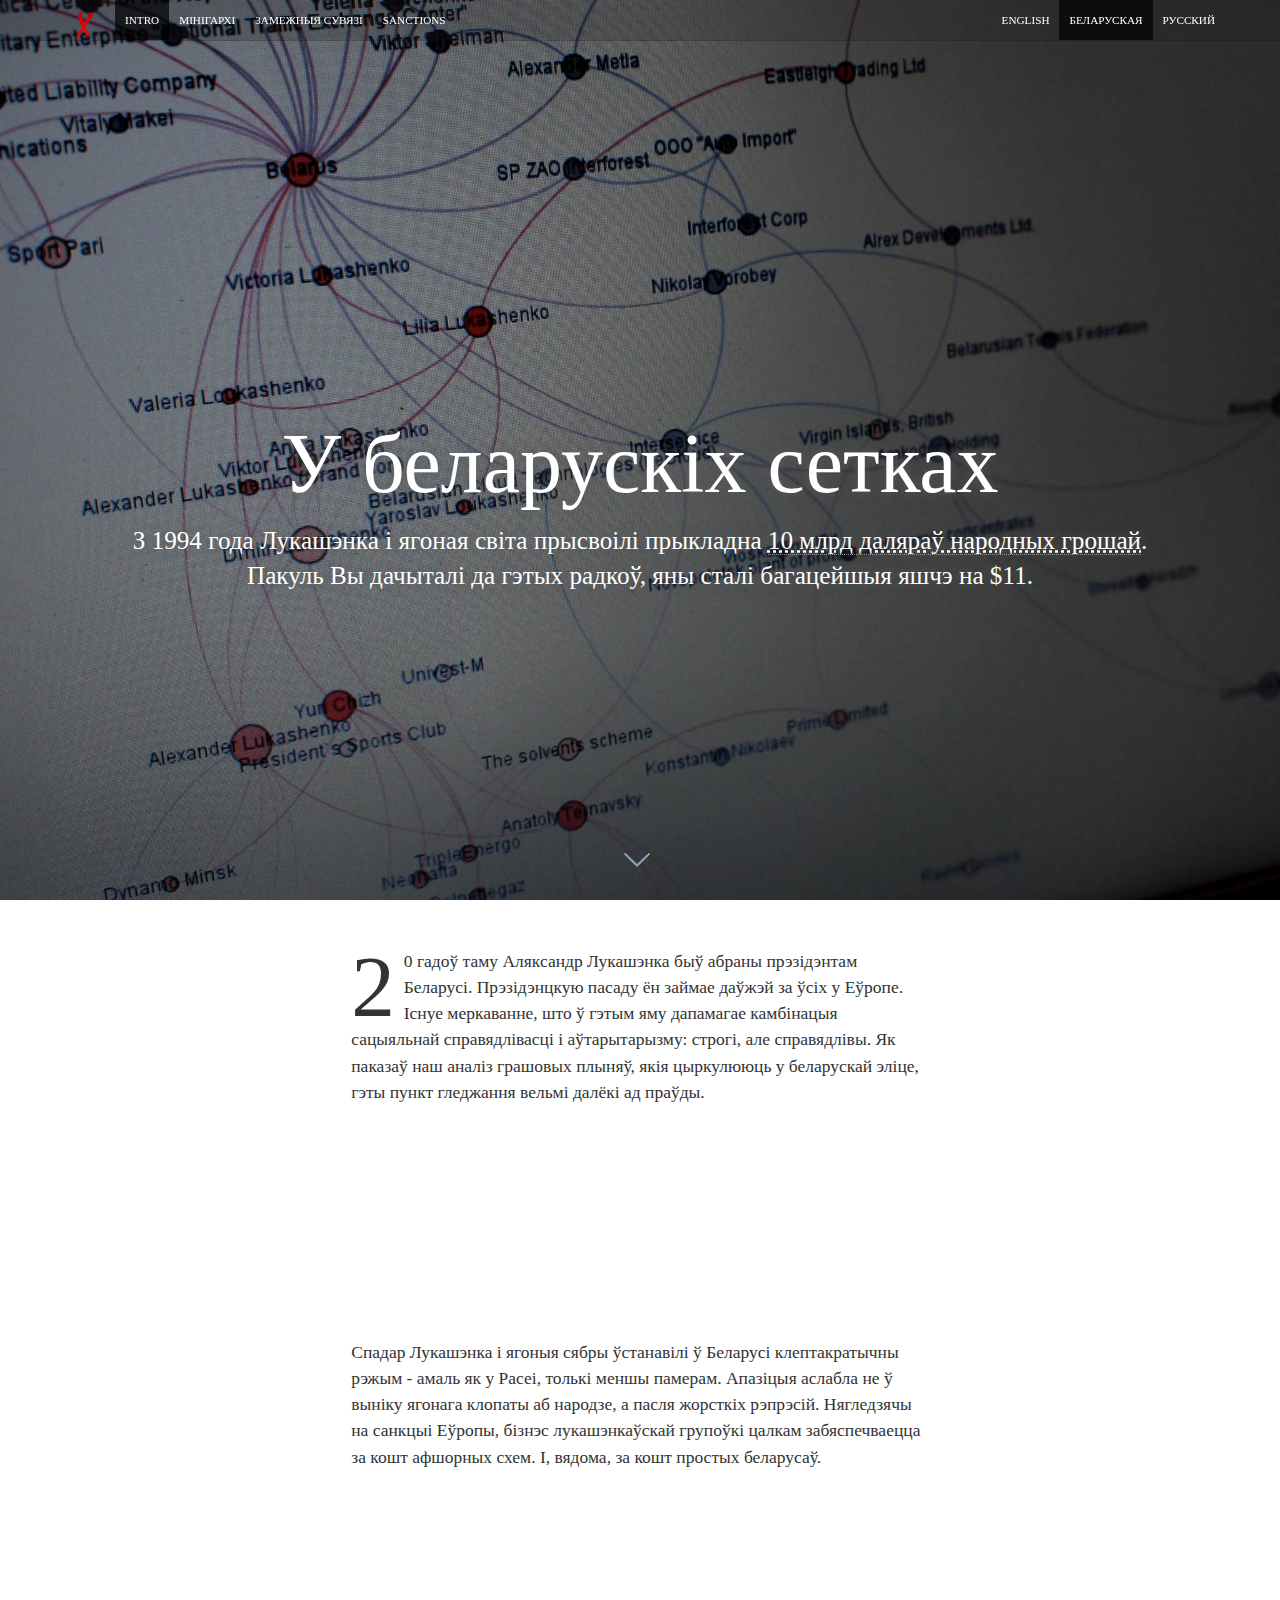
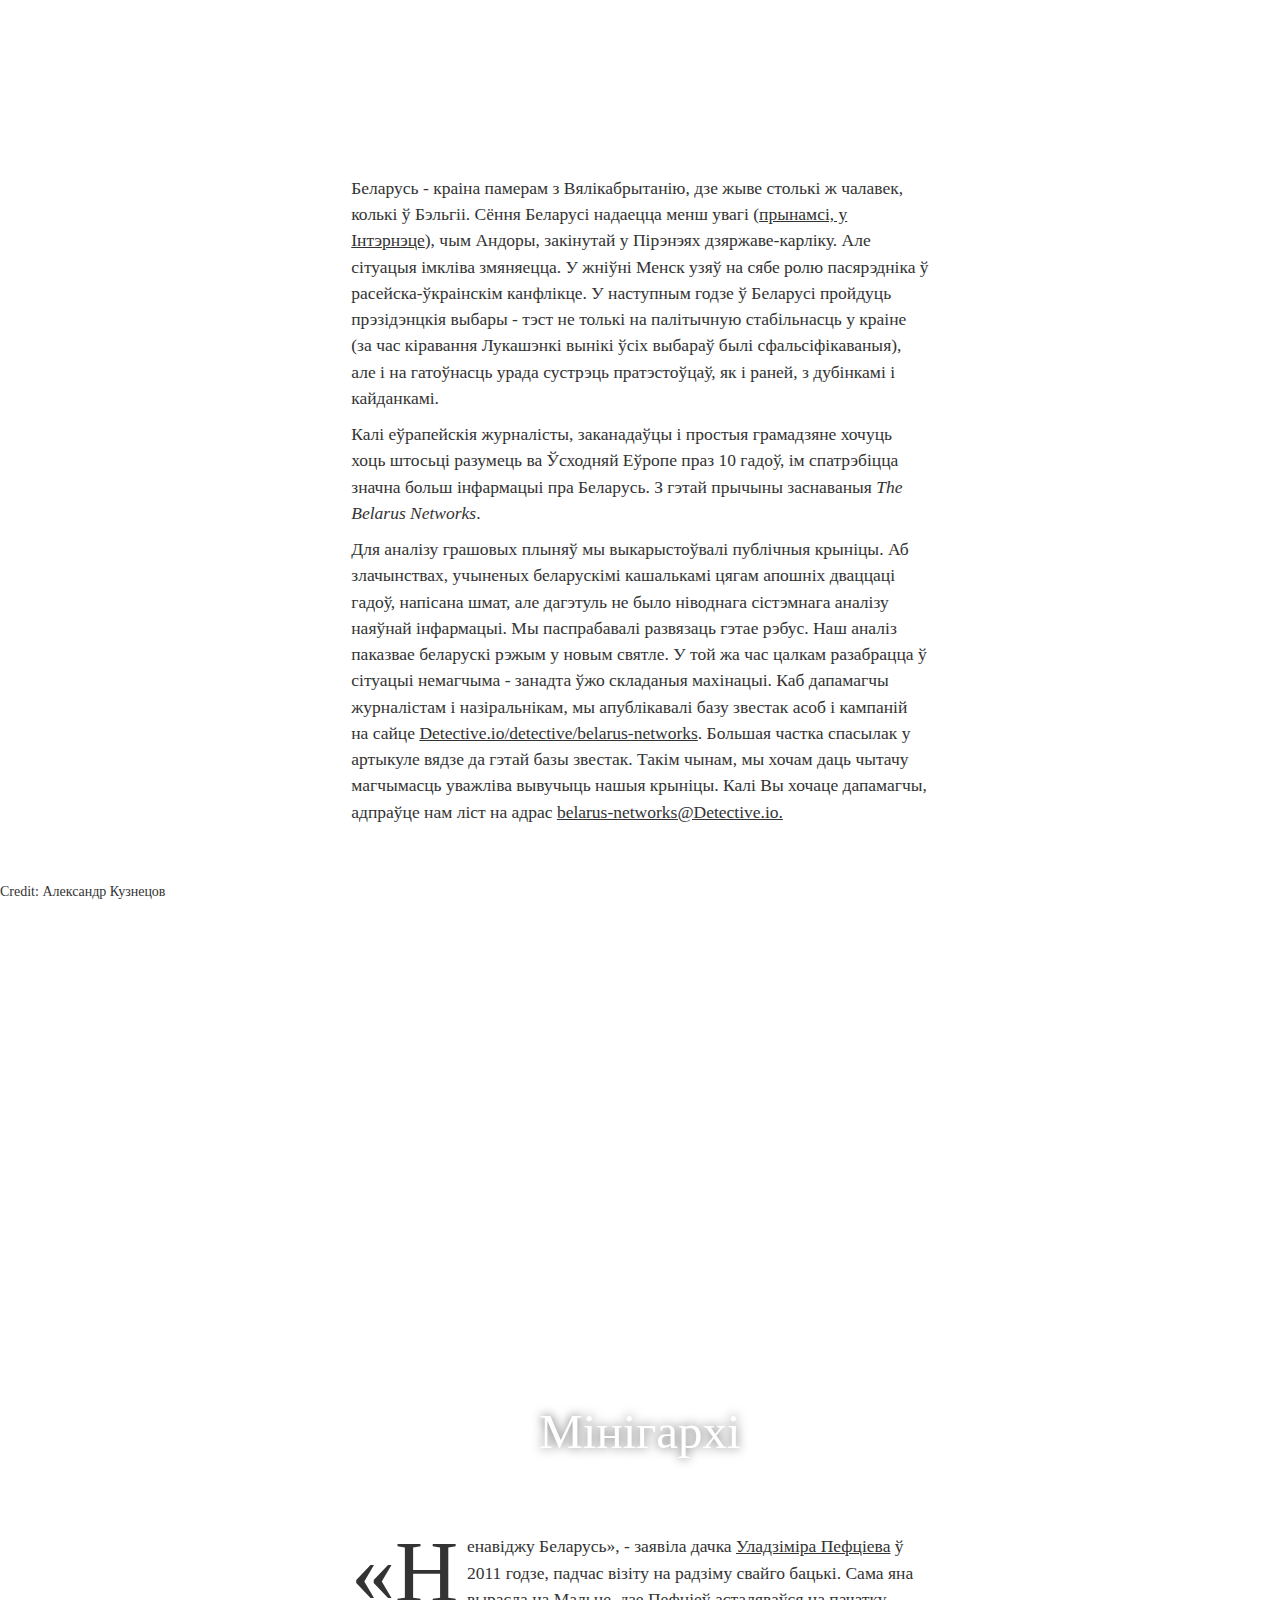
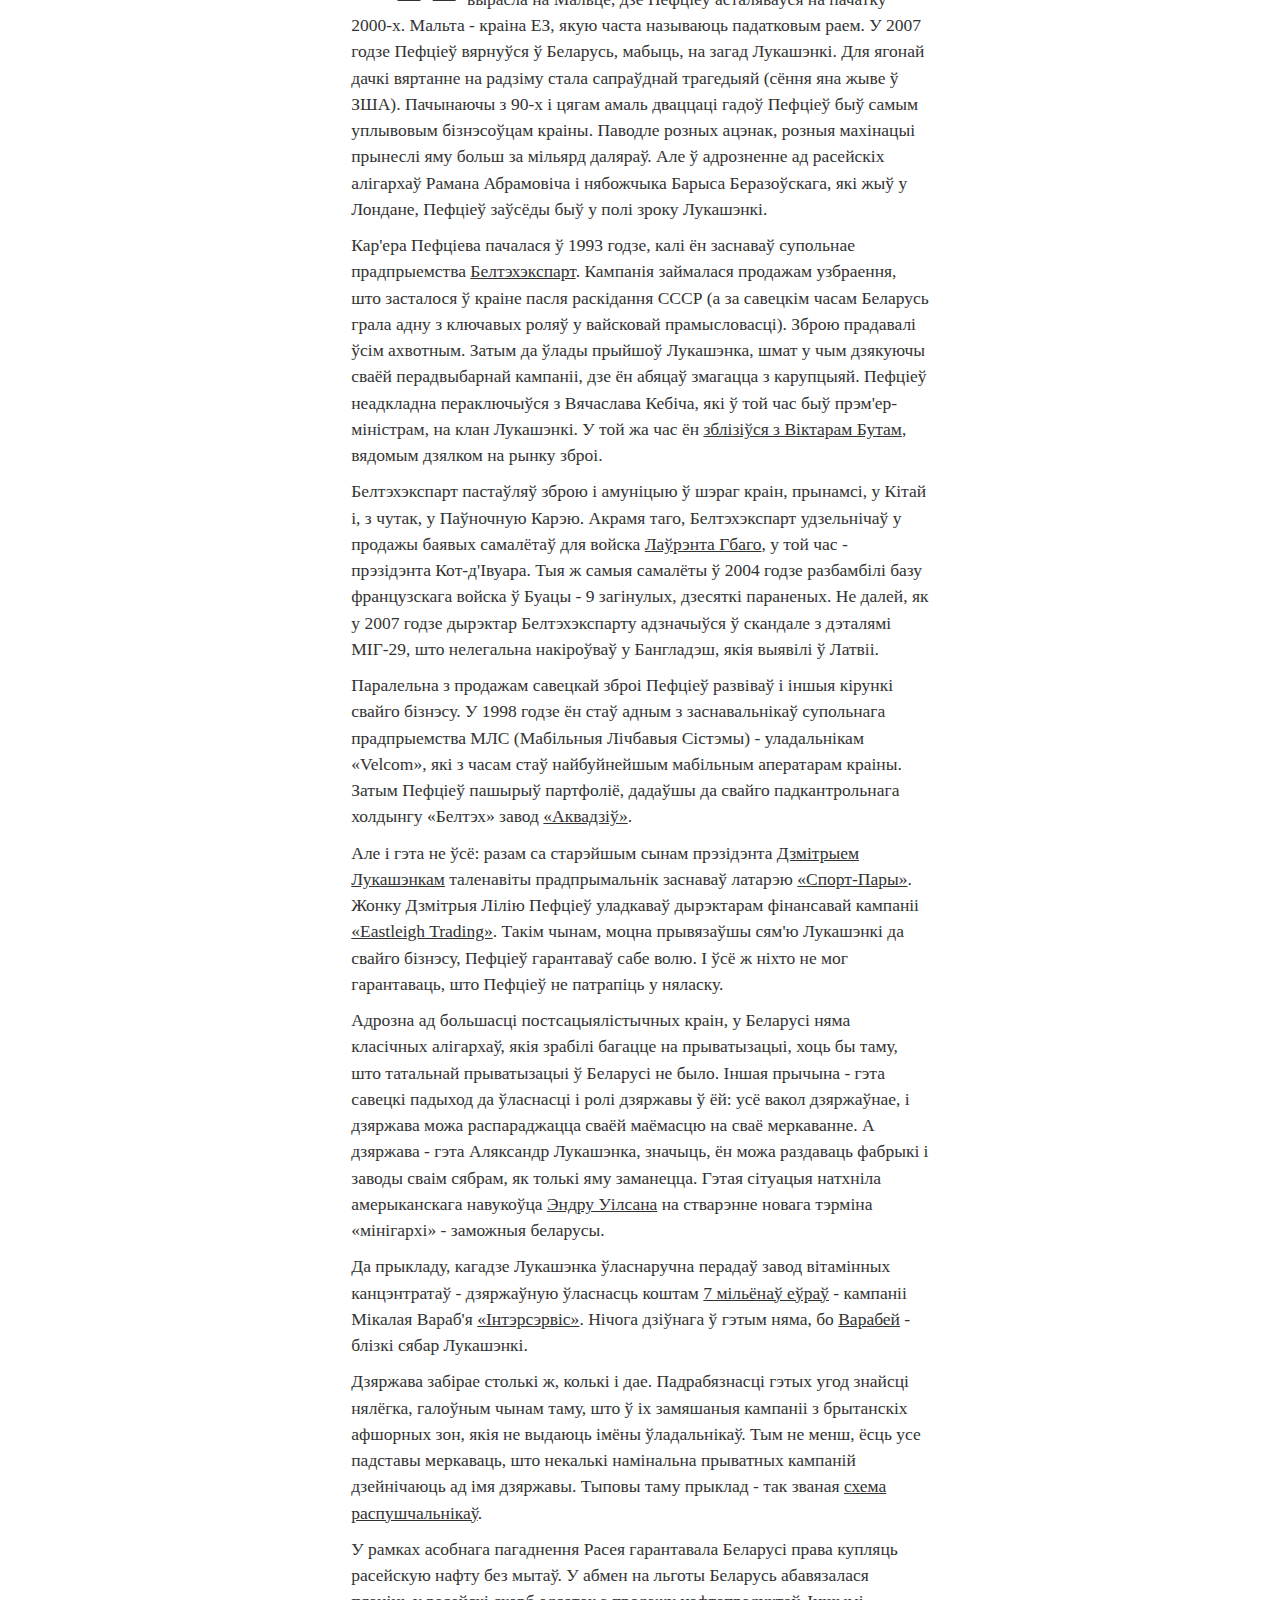
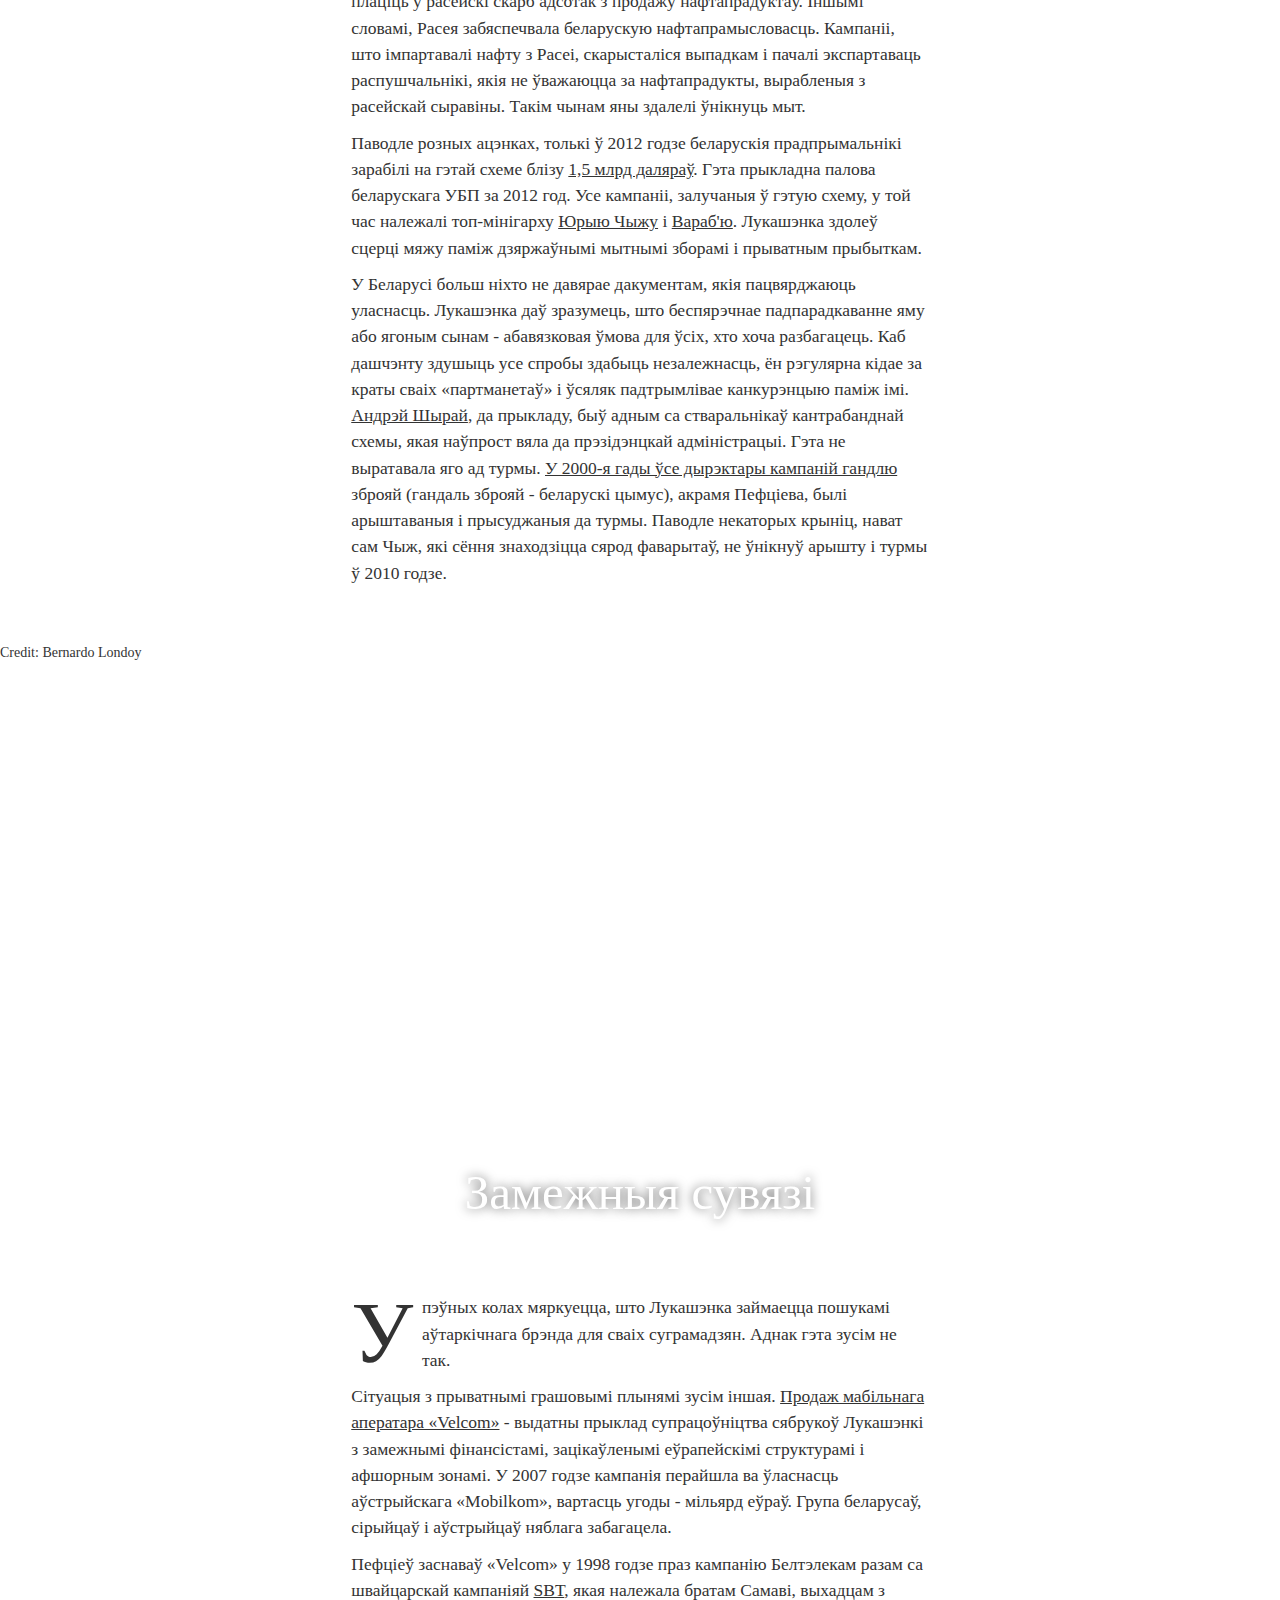
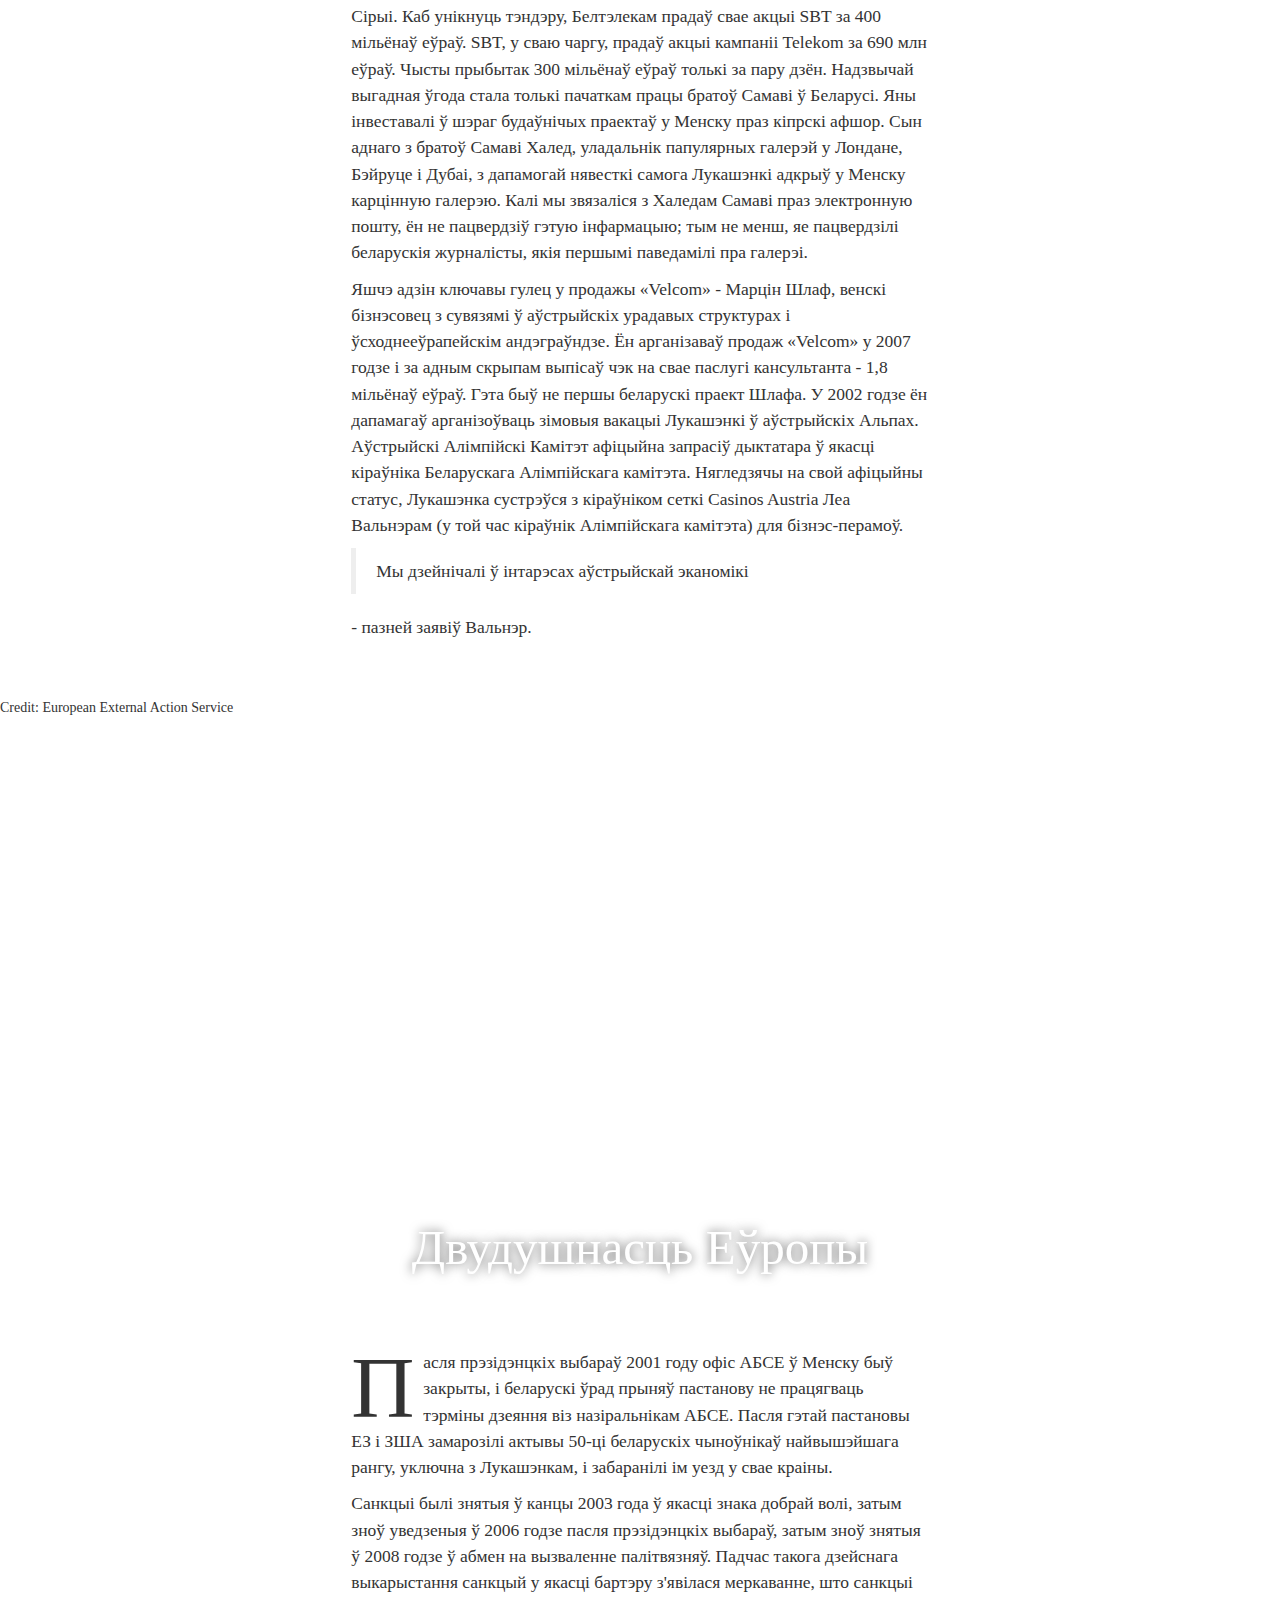
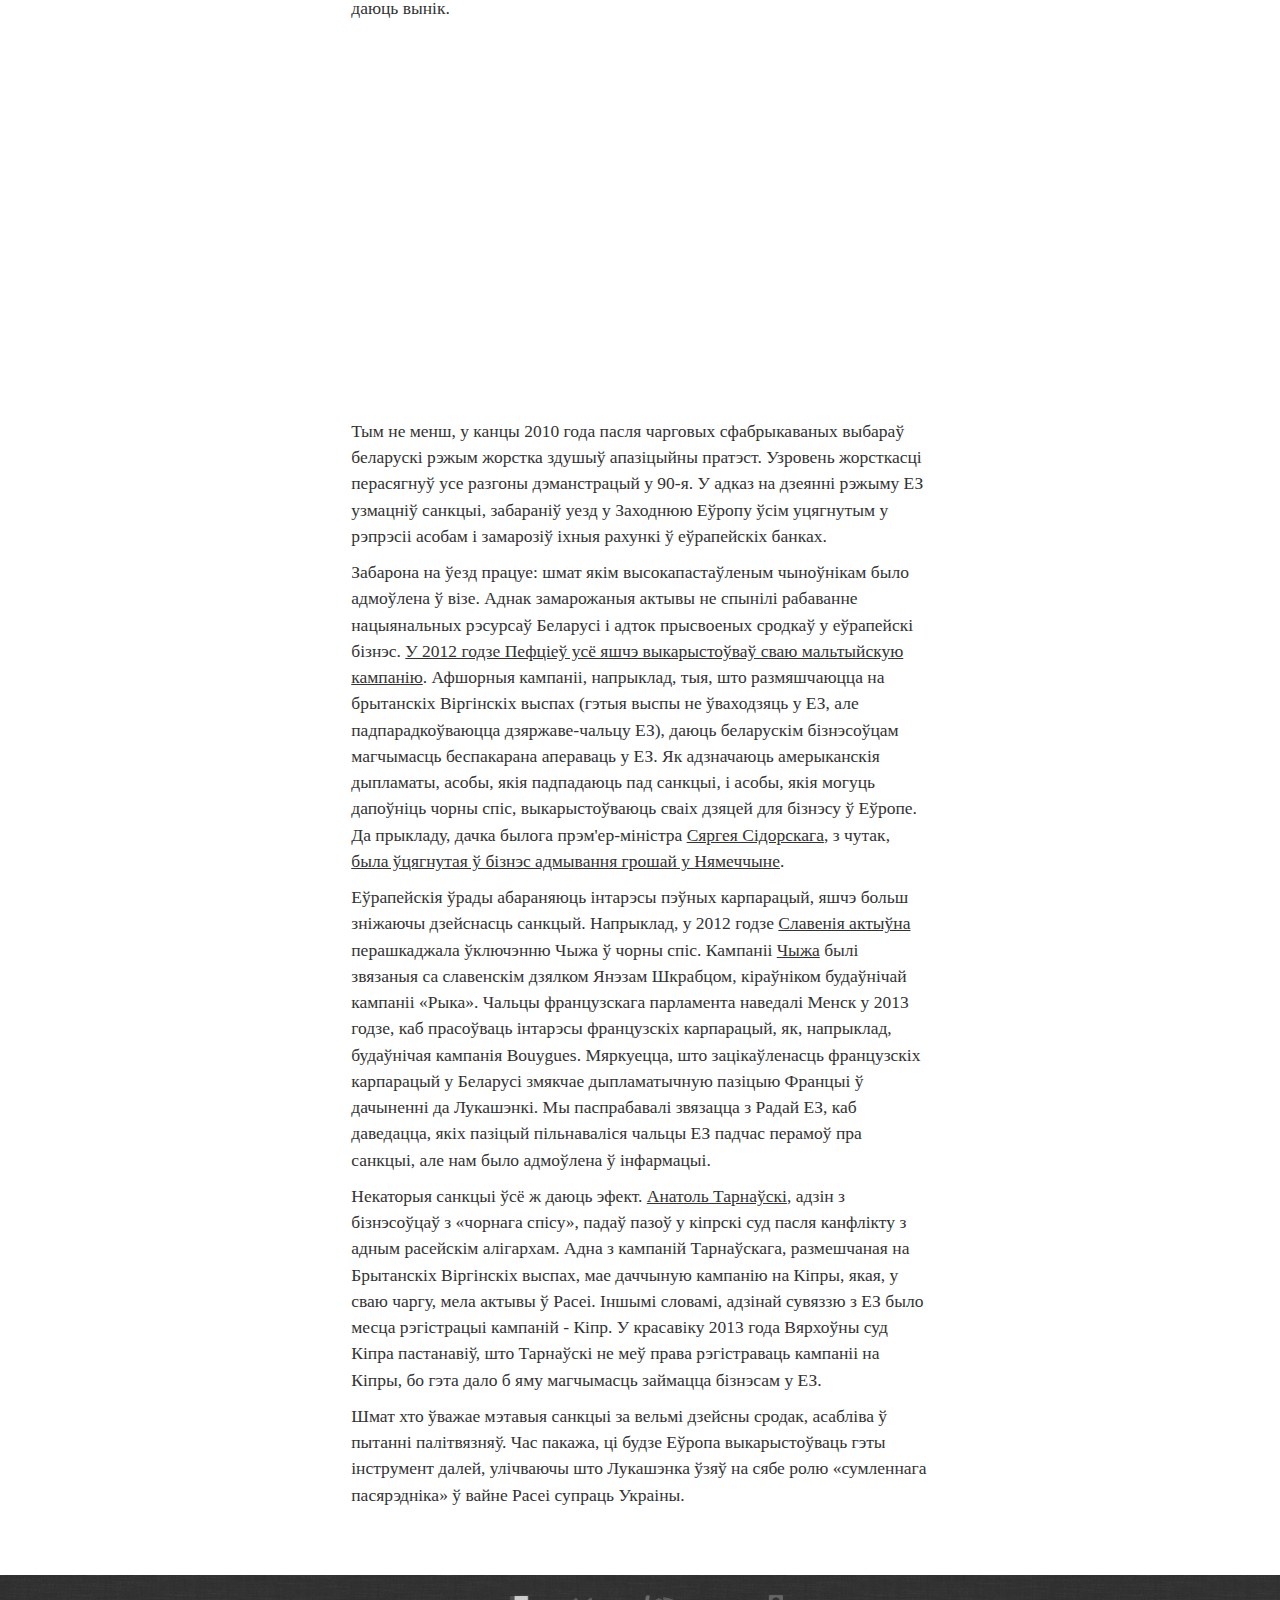
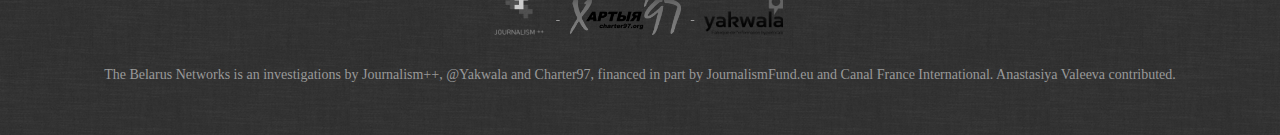
==== commit 279fd99e: "added BE version, modded EN" ====
--- a/be.html
+++ b/be.html
@@ -1,20 +1,20 @@
 <!DOCTYPE html>
-<html lang="be">
+<html lang="en">
 
 	<head>
 		<meta charset="utf-8"></meta>
 		<meta content="IE=edge,chrome=1" http-equiv="X-UA-Compatible">
-		<link rel="shortcut icon" type="image/png" href=":///static/logos/Charter97_favicon.png">
+		<link rel="shortcut icon" type="image/png" href="static/logos/Charter97_favicon.png">
 		<meta name="viewport" content="width=device-width, initial-scale=1.0, user-scalable=no">
 		<meta name="twitter:card" content="summary_large_image">
-		<meta name="twitter:description" content="The Belarus Networks">
-		<meta property="og:title" content="The Belarus Networks"/>
-		<meta property="og:site_name" content="The Belarus Networks"/>
+		<meta name="twitter:description" content="У беларускіх сетках ">
+		<meta property="og:title" content="У беларускіх сетках "/>
+		<meta property="og:site_name" content="У беларускіх сетках "/>
 		<meta property="og:type" content="article"/>
-		<title>Title English</title>
-
-		
-	<link rel="stylesheet" href="/static/gen/style.css?87d876ac" type="text/css" />
+		<title>У беларускіх сетках </title>
+
+		
+	<link rel="stylesheet" href="static/gen/style.css?87d876ac" type="text/css" />
 
 
 	</head>
@@ -30,7 +30,7 @@
 						<span class="icon-bar"></span>
 						<span class="icon-bar"></span>
 					</button>
-					<a class="navbar-brand" href="#start"><img src="static/logos/Charter97_favicon.png"/><span class="article_title hidden">Short title English</span></a>
+					<a class="navbar-brand" href="#start"><img src="static/logos/Charter97_favicon.png"/><span class="article_title hidden">У беларускіх сетках </span></a>
 				</div>
 				<div class="collapse navbar-collapse">
 					<div class="bookmark">
@@ -39,9 +39,9 @@
 
 <ul class="nav navbar-nav chapters">
 	<li class="active"><a href="#start">Intro</a></li>
-	<li><a href="#part1">Part I</a></li>
-	<li><a href="#part2">Part II</a></li>
-	<li><a href="#part3">Part III</a></li>
+	<li><a href="#part1">Мінігархі</a></li>
+	<li><a href="#part2">Замежныя сувязі</a></li>
+	<li><a href="#part3">Sanctions</a></li>
 </ul>
 
 						
@@ -60,10 +60,10 @@
 
 <div class="main">
 
-	<div class="main_title" id="start" data-src="static/images/main.JPG">
+	<div class="main_title" id="start" data-src="static/images/cover.jpg">
 		<div class="lead">
-			Title English
-			<p class="little">Subtitle</p>
+			У беларускіх сетках 
+			<p class="little">З 1994 года Лукашэнка і ягоная світа прысвоілі прыкладна <abbr class="total_amount" title="This amount is a rough estimate based on US diplomatic cables.">10 млрд даляраў народных грошай</abbr>. <br>Пакуль Вы дачыталі да гэтых радкоў, яны сталі багацейшыя яшчэ на $<span id="counter-money"></span>.</p>
 		</div>
 		<span class="scroll-indicator">
 			<div class="icon icon-arrow-down"></div>
@@ -72,42 +72,143 @@
 	<div class="article container" id="start">
 		<div class="body">
 
-			<p>Intro text</p>
-
-		</div>
-	</div>
-
-	<div class="illustration full" data-src="static/images/img.jpg" data-ratio="2.120890774">
-		<div class="title">Part 1</div>
+			<p>
+				20 гадоў таму Аляксандр Лукашэнка быў абраны прэзідэнтам Беларусі. Прэзідэнцкую пасаду ён займае даўжэй за ўсіх у Еўропе. Існуе меркаванне, што ў гэтым яму дапамагае камбінацыя сацыяльнай справядлівасці і аўтарытарызму: строгі, але справядлівы. Як паказаў наш аналіз грашовых плыняў, якія цыркулююць у беларускай эліце, гэты пункт гледжання вельмі далёкі ад праўды. 
+			</p>
+
+			<div class="illustration full" data-src="static/images/longevity.png" data-ratio="3.33139534884"></div>
+			
+			<p>
+				Спадар Лукашэнка і ягоныя сябры ўстанавілі ў Беларусі клептакратычны рэжым - амаль як у Расеі, толькі меншы памерам. Апазіцыя аслабла не ў выніку ягонага клопаты аб народзе, а пасля жорсткіх рэпрэсій. Нягледзячы на санкцыі Еўропы, бізнэс лукашэнкаўскай групоўкі цалкам забяспечваецца за кошт афшорных схем. І, вядома, за кошт простых беларусаў. 
+			</p>
+
+			<a href="static/images/map_by_hor.png" target="_blank"><div class="illustration full" data-src="static/images/map_by_hor.png" data-ratio="2.358490"></div></A>
+
+			<p>
+				Беларусь - краіна памерам з Вялікабрытанію, дзе жыве столькі ж чалавек, колькі ў Бэльгіі. Сёння Беларусі надаецца менш увагі (<a href="http://www.google.com/trends/explore#q=belarus%2C%20andorra&cmpt=q">прынамсі, у Інтэрнэце</a>), чым Андоры, закінутай у Пірэнэях дзяржаве-карліку. Але сітуацыя імкліва змяняецца. У жніўні Менск узяў на сябе ролю пасярэдніка ў расейска-ўкраінскім канфлікце. У наступным годзе ў Беларусі пройдуць прэзідэнцкія выбары - тэст не толькі на палітычную стабільнасць у краіне (за час кіравання Лукашэнкі вынікі ўсіх выбараў былі сфальсіфікаваныя), але і на гатоўнасць урада сустрэць пратэстоўцаў, як і раней, з дубінкамі і кайданкамі. 
+			</p>
+			<p>
+				Калі еўрапейскія журналісты, заканадаўцы і простыя грамадзяне хочуць хоць штосьці разумець ва Ўсходняй Еўропе праз 10 гадоў, ім спатрэбіцца значна больш інфармацыі пра Беларусь. З гэтай прычыны заснаваныя <em>The Belarus Networks</em>. 
+			</p>
+
+			<p>
+				Для аналізу грашовых плыняў мы выкарыстоўвалі публічныя крыніцы. Аб злачынствах, учыненых беларускімі кашалькамі цягам апошніх дваццаці гадоў, напісана шмат, але дагэтуль не было ніводнага сістэмнага аналізу наяўнай інфармацыі. Мы паспрабавалі развязаць гэтае рэбус. Наш аналіз паказвае беларускі рэжым у новым святле. У той жа час цалкам разабрацца ў сітуацыі немагчыма - занадта ўжо складаныя махінацыі. Каб дапамагчы журналістам і назіральнікам, мы апублікавалі базу звестак асоб і кампаній на сайце <a href="http://detective.io/detective/belarus-networks">Detective.io/detective/belarus-networks</a>. Большая частка спасылак у артыкуле вядзе да гэтай базы звестак. Такім чынам, мы хочам даць чытачу магчымасць уважліва вывучыць нашыя крыніцы. Калі Вы хочаце дапамагчы, адпраўце нам ліст на адрас <a href="mailto:belarus-networks@Detective.io">belarus-networks@Detective.io.</a> 
+			</p>
+
+			
+
+		</div>
+	</div>
+
+
+
+	<div class="illustration full" data-src="static/images/minsk_bentley.jpg" data-ratio="2.120890774">
+		<div class="title">Мінігархі</div>
+		<div class="credit">Credit: Александр Кузнецов</div>
 	</div>
 	<div class="article container" id="part1">
 		<div class="body">
-			
-			<p>Paragraph.</p>
+			<p>
+				«Ненавіджу Беларусь», - заявіла дачка <a href="https://www.detective.io/detective/belarus-networks/person/54911/">Уладзіміра Пефціева</a> ў 2011 годзе, падчас візіту на радзіму свайго бацькі. Сама яна вырасла на Мальце, дзе Пефціеў асталяваўся на пачатку 2000-х. Мальта - краіна ЕЗ, якую часта называюць падатковым раем. У 2007 годзе Пефціеў вярнуўся ў Беларусь, мабыць, на загад Лукашэнкі. Для ягонай дачкі вяртанне на радзіму стала сапраўднай трагедыяй (сёння яна жыве ў ЗША). Пачынаючы з 90-х і цягам амаль дваццаці гадоў Пефціеў быў самым уплывовым бізнэсоўцам краіны. Паводле розных ацэнак, розныя махінацыі прынеслі яму больш за мільярд даляраў. Але ў адрозненне ад расейскіх алігархаў Рамана Абрамовіча і нябожчыка Барыса Беразоўскага, які жыў у Лондане, Пефціеў заўсёды быў у полі зроку Лукашэнкі.
+			</p>
+			<p>
+				Кар'ера Пефціева пачалася ў 1993 годзе, калі ён заснаваў супольнае прадпрыемства <a href="https://www.detective.io/detective/belarus-networks/company/54920/">Белтэхэкспарт</a>. Кампанія займалася продажам узбраення, што засталося ў краіне пасля раскідання СССР (а за савецкім часам Беларусь грала адну з ключавых роляў у вайсковай прамысловасці). Зброю прадавалі ўсім ахвотным. Затым да ўлады прыйшоў Лукашэнка, шмат у чым дзякуючы сваёй перадвыбарнай кампаніі, дзе ён абяцаў змагацца з карупцыяй. Пефціеў неадкладна пераключыўся з Вячаслава Кебіча, які ў той час быў прэм'ер-міністрам, на клан Лукашэнкі. У той жа час ён <a href="http://charter97.org/en/news/2013/9/4/75078/">зблізіўся з Віктарам Бутам</a>, вядомым дзялком на рынку зброі.</p>
+			<p>
+				Белтэхэкспарт пастаўляў зброю і амуніцыю ў шэраг краін, прынамсі, у Кітай і, з чутак, у Паўночную Карэю. Акрамя таго, Белтэхэкспарт удзельнічаў у продажы баявых самалётаў для войска <a href="https://www.detective.io/detective/belarus-networks/scheme/55815/">Лаўрэнта Гбаго</a>, у той час - прэзідэнта Кот-д'Івуара. Тыя ж самыя самалёты ў 2004 годзе разбамбілі базу французскага войска ў Буацы - 9 загінулых, дзесяткі параненых. Не далей, як у 2007 годзе дырэктар Белтэхэкспарту адзначыўся ў скандале з дэталямі МІГ-29, што нелегальна накіроўваў у Бангладэш, якія выявілі ў Латвіі. 
+			</p>
+			<p>
+				Паралельна з продажам савецкай зброі Пефціеў развіваў і іншыя кірункі свайго бізнэсу. У 1998 годзе ён стаў адным з заснавальнікаў супольнага прадпрыемства МЛС (Мабільныя Лічбавыя Сістэмы) - уладальнікам «Velcom», які з часам стаў найбуйнейшым мабільным аператарам краіны. Затым Пефціеў пашырыў партфоліё, дадаўшы да свайго падкантрольнага холдынгу «Белтэх» завод <a href="https://www.detective.io/detective/belarus-networks/company/54918/">«Аквадзіў»</a>.
+			</p>
+			<p>
+				Але і гэта не ўсё: разам са старэйшым сынам прэзідэнта <a href="https://www.detective.io/detective/belarus-networks/person/54843/">Дзмітрыем Лукашэнкам</a> таленавіты прадпрымальнік заснаваў латарэю <a href="https://www.detective.io/detective/belarus-networks/company/54919/">«Спорт-Пары»</a>. Жонку Дзмітрыя Лілію Пефціеў уладкаваў дырэктарам фінансавай кампаніі <a href="https://www.detective.io/detective/belarus-networks/company/55833/">«Eastleigh Trading»</a>. Такім чынам, моцна прывязаўшы сям'ю Лукашэнкі да свайго бізнэсу, Пефціеў гарантаваў сабе волю. І ўсё ж ніхто не мог гарантаваць, што Пефціеў не патрапіць у няласку. 
+			</p>
+			<p>
+				Адрозна ад большасці постсацыялістычных краін, у Беларусі няма класічных алігархаў, якія зрабілі багацце на прыватызацыі, хоць бы таму, што татальнай прыватызацыі ў Беларусі не было. Іншая прычына - гэта савецкі падыход да ўласнасці і ролі дзяржавы ў ёй: усё вакол дзяржаўнае, і дзяржава можа распараджацца сваёй маёмасцю на сваё меркаванне. А дзяржава - гэта Аляксандр Лукашэнка, значыць, ён можа раздаваць фабрыкі і заводы сваім сябрам, як толькі яму заманецца. Гэтая сітуацыя натхніла амерыканскага навукоўца <a href="http://yalepress.yale.edu/yupbooks/book.asp?isbn=9780300134353">Эндру Уілсана</a> на стварэнне новага тэрміна «мінігархі» - заможныя беларусы. 
+			</p>
+			<p>
+				Да прыкладу, кагадзе Лукашэнка ўласнаручна перадаў завод вітамінных канцэнтратаў - дзяржаўную ўласнасць коштам <a href="https://www.detective.io/detective/belarus-networks/company/56057/">7 мільёнаў еўраў</a> - кампаніі Мікалая Вараб'я <a href="https://www.detective.io/detective/belarus-networks/company/54970/">«Інтэрсэрвіс»</a>. Нічога дзіўнага ў гэтым няма, бо <a href="https://www.detective.io/detective/belarus-networks/person/54969/">Варабей</a> - блізкі сябар Лукашэнкі. 
+			</p>
+			<p>
+				Дзяржава забірае столькі ж, колькі і дае. Падрабязнасці гэтых угод знайсці нялёгка, галоўным чынам таму, што ў іх замяшаныя кампаніі з брытанскіх афшорных зон, якія не выдаюць імёны ўладальнікаў. Тым не менш, ёсць усе падставы меркаваць, што некалькі намінальна прыватных кампаній дзейнічаюць ад імя дзяржавы. Тыповы таму прыклад - так званая <a href="https://www.detective.io/detective/belarus-networks/scheme/56038/">схема распушчальнікаў</a>. 
+			</p>
+			<p>
+				У рамках асобнага пагаднення Расея гарантавала Беларусі права купляць расейскую нафту без мытаў. У абмен на льготы Беларусь абавязалася плаціць у расейскі скарб адсотак з продажу нафтапрадуктаў. Іншымі словамі, Расея забяспечвала беларускую нафтапрамысловасць. Кампаніі, што імпартавалі нафту з Расеі, скарысталіся выпадкам і пачалі экспартаваць распушчальнікі, якія не ўважаюцца за нафтапрадукты, вырабленыя з расейскай сыравіны. Такім чынам яны здалелі ўнікнуць мыт. 
+			</p>
+			<p>
+				Паводле розных ацэнках, толькі ў 2012 годзе беларускія прадпрымальнікі зарабілі на гэтай схеме блізу <a href="http://belarusdigest.com/story/belarusian-solvents-tricky-path-economic-growth-10438">1,5 млрд даляраў</a>. Гэта прыкладна палова беларускага УБП за 2012 год. Усе кампаніі, залучаныя ў гэтую схему, у той час належалі топ-мінігарху <a href="https://www.detective.io/detective/belarus-networks/person/55319/">Юрыю Чыжу</a> і <a href="https://www.detective.io/detective/belarus-networks/person/54969/">Вараб'ю</a>. Лукашэнка здолеў сцерці мяжу паміж дзяржаўнымі мытнымі зборамі і прыватным прыбыткам. 
+			</p>
+			<p>
+				У Беларусі больш ніхто не давярае дакументам, якія пацвярджаюць уласнасць. Лукашэнка даў зразумець, што беспярэчнае падпарадкаванне яму або ягоным сынам - абавязковая ўмова для ўсіх, хто хоча разбагацець. Каб дашчэнту здушыць усе спробы здабыць незалежнасць, ён рэгулярна кідае за краты сваіх «партманетаў» і ўсяляк падтрымлівае канкурэнцыю паміж імі. <a href="https://www.detective.io/detective/belarus-networks/person/54906/">Андрэй Шырай</a>, да прыкладу, быў адным са стваральнікаў кантрабанднай схемы, якая наўпрост вяла да прэзідэнцкай адміністрацыі. Гэта не выратавала яго ад турмы. <a href="http://www.kommersant.ru/doc/1896992">У 2000-я гады ўсе дырэктары кампаній гандлю</a> зброяй (гандаль зброяй - беларускі цымус), акрамя Пефціева, былі арыштаваныя і прысуджаныя да турмы. Паводле некаторых крыніц, нават сам Чыж, які сёння знаходзіцца сярод фаварытаў, не ўнікнуў арышту і турмы ў 2010 годзе. 
+			</p>
 
 		</div>
 			
 	</div>
 	
-	<div class="illustration full" data-src="static/images/img.jpg" data-ratio="2.120890774">
-			<div class="title">Part 2</div>
+	<div class="illustration full" data-src="static/images/lukashenko_chavez.jpg" data-ratio="2.120890774">
+			<div class="title">Замежныя сувязі</div>
+			<div class="credit">Credit: Bernardo Londoy</div>
 	</div>
 	<div class="article container" id="part2">
 		<div class="body">
 
-			<p>Paragraph.</p>
-
-		</div>
-
-	</div>
-
-	<div class="illustration full" data-src="static/images/img.jpg" data-ratio="2.120890774">
-		<div class="title">Part 3</div>
+			<p>
+				У пэўных колах мяркуецца, што Лукашэнка займаецца пошукамі аўтаркічнага брэнда для сваіх суграмадзян. Аднак гэта зусім не так.
+			</p>
+			<p>
+				Сітуацыя з прыватнымі грашовымі плынямі зусім іншая. <a href="https://www.detective.io/detective/belarus-networks/scheme/54892/">Продаж мабільнага аператара «Velcom»</a> - выдатны прыклад супрацоўніцтва сябрукоў Лукашэнкі з замежнымі фінансістамі, зацікаўленымі еўрапейскімі структурамі і афшорным зонамі. У 2007 годзе кампанія перайшла ва ўласнасць аўстрыйскага «Mobilkom», вартасць угоды - мільярд еўраў. Група беларусаў, сірыйцаў і аўстрыйцаў няблага забагацела. 
+			</p>
+			<p>
+				Пефціеў заснаваў «Velcom» у 1998 годзе праз кампанію Белтэлекам разам са швайцарскай кампаніяй <a href="https://www.detective.io/detective/belarus-networks/company/54992/">SBT</A>, якая належала братам Самаві, выхадцам з Сірыі. Каб унікнуць тэндэру, Белтэлекам прадаў свае акцыі SBT за 400 мільёнаў еўраў. SBT, у сваю чаргу, прадаў акцыі кампаніі Telekom за 690 млн еўраў. Чысты прыбытак 300 мільёнаў еўраў толькі за пару дзён. Надзвычай выгадная ўгода стала толькі пачаткам працы братоў Самаві ў Беларусі. Яны інвеставалі ў шэраг будаўнічых праектаў у Менску праз кіпрскі афшор. Сын аднаго з братоў Самаві Халед, уладальнік папулярных галерэй у Лондане, Бэйруце і Дубаі, з дапамогай нявесткі самога Лукашэнкі адкрыў у Менску карцінную галерэю. Калі мы звязаліся з Халедам Самаві праз электронную пошту, ён не пацвердзіў гэтую інфармацыю; тым не менш, яе пацвердзілі беларускія журналісты, якія першымі паведамілі пра галерэі. 
+			</p>
+			<p>
+				Яшчэ адзін ключавы гулец у продажы «Velcom» - Марцін Шлаф, венскі бізнэсовец з сувязямі ў аўстрыйскіх урадавых структурах і ўсходнееўрапейскім андэграўндзе. Ён арганізаваў продаж «Velcom» у 2007 годзе і за адным скрыпам выпісаў чэк на свае паслугі кансультанта - 1,8 мільёнаў еўраў. Гэта быў не першы беларускі праект Шлафа. У 2002 годзе ён дапамагаў арганізоўваць зімовыя вакацыі Лукашэнкі ў аўстрыйскіх Альпах. Аўстрыйскі Алімпійскі Камітэт афіцыйна запрасіў дыктатара ў якасці кіраўніка Беларускага Алімпійскага камітэта. Нягледзячы на свой ​​афіцыйны статус, Лукашэнка сустрэўся з кіраўніком сеткі Casinos Austria Леа Вальнэрам (у той час кіраўнік Алімпійскага камітэта) для бізнэс-перамоў.
+
+				<blockquote>
+					Мы дзейнічалі ў інтарэсах аўстрыйскай эканомікі
+				</blockquote>
+
+				- пазней заявіў Вальнэр.
+			</p>
+
+		</div>
+
+	</div>
+
+	<div class="illustration full" data-src="static/images/minsk_forum.jpg" data-ratio="2.120890774">
+		<div class="title">Двудушнасць Еўропы</div>
+		<div class="credit">Credit: European External Action Service</div>
 	</div>
 	<div class="article container" id="part3">
 		<div class="body">
-			
-			<p>Paragraph</p>
+			<p>
+				Пасля прэзідэнцкіх выбараў 2001 году офіс АБСЕ ў Менску быў закрыты, і беларускі ўрад прыняў пастанову не працягваць тэрміны дзеяння віз назіральнікам АБСЕ. Пасля гэтай пастановы ЕЗ і ЗША замарозілі актывы 50-ці беларускіх чыноўнікаў найвышэйшага рангу, уключна з Лукашэнкам, і забаранілі ім уезд у свае краіны. 
+			</p>
+			<p>
+				Санкцыі былі знятыя ў канцы 2003 года ў якасці знака добрай волі, затым зноў уведзеныя ў 2006 годзе пасля прэзідэнцкіх выбараў, затым зноў знятыя ў 2008 годзе ў абмен на вызваленне палітвязняў. Падчас такога дзейснага выкарыстання санкцый у якасці бартэру з'явілася меркаванне, што санкцыі даюць вынік. 
+			</p>
+
+			<div class="illustration full" data-src="static/images/sanctions.png" data-ratio="1.7192777"></div>
+
+			<p>
+				Тым не менш, у канцы 2010 года пасля чарговых сфабрыкаваных выбараў беларускі рэжым жорстка здушыў апазіцыйны пратэст. Узровень жорсткасці перасягнуў усе разгоны дэманстрацый у 90-я. У адказ на дзеянні рэжыму ЕЗ узмацніў санкцыі, забараніў уезд у Заходнюю Еўропу ўсім уцягнутым у рэпрэсіі асобам і замарозіў іхныя рахункі ў еўрапейскіх банках. 
+			</p>
+
+			<p>
+				Забарона на ўезд працуе: шмат якім высокапастаўленым чыноўнікам было адмоўлена ў візе. Аднак замарожаныя актывы не спынілі рабаванне нацыянальных рэсурсаў Беларусі і адток прысвоеных сродкаў у еўрапейскі бізнэс. <a href="http://www.maltatoday.com.mt/news/national/16293/foreign-ministry-issues-penalties-on-trade-with-belarus-tycoon-20120223">У 2012 годзе Пефціеў усё яшчэ выкарыстоўваў сваю мальтыйскую кампанію</a>. Афшорныя кампаніі, напрыклад, тыя, што размяшчаюцца на брытанскіх Віргінскіх выспах (гэтыя выспы не ўваходзяць у ЕЗ, але падпарадкоўваюцца дзяржаве-чальцу ЕЗ), даюць беларускім бізнэсоўцам магчымасць беспакарана апераваць у ЕЗ. Як адзначаюць амерыканскія дыпламаты, асобы, якія падпадаюць пад санкцыі, і асобы, якія могуць дапоўніць чорны спіс, выкарыстоўваюць сваіх дзяцей для бізнэсу ў Еўропе. Да прыкладу, дачка былога прэм'ер-міністра <a href="https://www.detective.io/detective/belarus-networks/person/54880/">Сяргея Сідорскага</a>, з чутак, <a href="https://www.wikileaks.org/plusd/cables/06MINSK605_a.html">была ўцягнутая ў бізнэс адмывання грошай у Нямеччыне</a>. 
+			</p>
+			
+			<p>
+				Еўрапейскія ўрады абараняюць інтарэсы пэўных карпарацый, яшчэ больш зніжаючы дзейснасць санкцый. Напрыклад, у 2012 годзе <a href="http://www.rferl.org/content/whats_behind_slovenia_efforts_to_spare_belarus_chizh_eu_sanctions_minsk_lukashenko/24498166.html">Славенія актыўна</a> перашкаджала ўключэнню Чыжа ў чорны спіс. Кампаніі <a href="https://www.detective.io/detective/belarus-networks/person/55319/">Чыжа</a> былі звязаныя са славенскім дзялком Янэзам Шкрабцом, кіраўніком будаўнічай кампаніі «Рыка». Чальцы французскага парламента наведалі Менск у 2013 годзе, каб прасоўваць інтарэсы французскіх карпарацый, як, напрыклад, будаўнічая кампанія Bouygues. Мяркуецца, што зацікаўленасць французскіх карпарацый у Беларусі змякчае дыпламатычную пазіцыю Францыі ў дачыненні да Лукашэнкі. Мы паспрабавалі звязацца з Радай ЕЗ, каб даведацца, якіх пазіцый пільнаваліся чальцы ЕЗ падчас перамоў пра санкцыі, але нам было адмоўлена ў інфармацыі. 
+			</p>
+
+			<p>
+				Некаторыя санкцыі ўсё ж даюць эфект. <a href="https://www.detective.io/detective/belarus-networks/person/56016/">Анатоль Тарнаўскі</a>, адзін з бізнэсоўцаў з «чорнага спісу», падаў пазоў у кіпрскі суд пасля канфлікту з адным расейскім алігархам. Адна з кампаній Тарнаўскага, размешчаная на Брытанскіх Віргінскіх выспах, мае даччыную кампанію на Кіпры, якая, у сваю чаргу, мела актывы ў Расеі. Іншымі словамі, адзінай сувяззю з ЕЗ было месца рэгістрацыі кампаній - Кіпр. У красавіку 2013 года Вярхоўны суд Кіпра пастанавіў, што Тарнаўскі не меў права рэгістраваць кампаніі на Кіпры, бо гэта дало б яму магчымасць займацца бізнэсам у ЕЗ. 
+			</p>
+
+			<p>
+				Шмат хто ўважае мэтавыя санкцыі за вельмі дзейсны сродак, асабліва ў пытанні палітвязняў. Час пакажа, ці будзе Еўропа выкарыстоўваць гэты інструмент далей, улічваючы што Лукашэнка ўзяў на сябе ролю «сумленнага пасярэдніка» ў вайне Расеі супраць Украіны.
+			</p>
 
 		</div>
 	</div>
@@ -143,7 +244,7 @@
 
 		
 
-				<span class="mentions">(c) Charter97</span>
+				<span class="mentions">The Belarus Networks is an investigations by Journalism++, @Yakwala and Charter97, financed in part by JournalismFund.eu and Canal France International. Anastasiya Valeeva contributed.</span>
 			</p>
 
 		</div>
@@ -154,7 +255,7 @@
 
 
 		
-	<script type="text/javascript" src="/static/gen/scripts.js?0c6ccd77"></script>
+	<script type="text/javascript" src="static/gen/scripts.js?0c6ccd77"></script>
 
 
 
